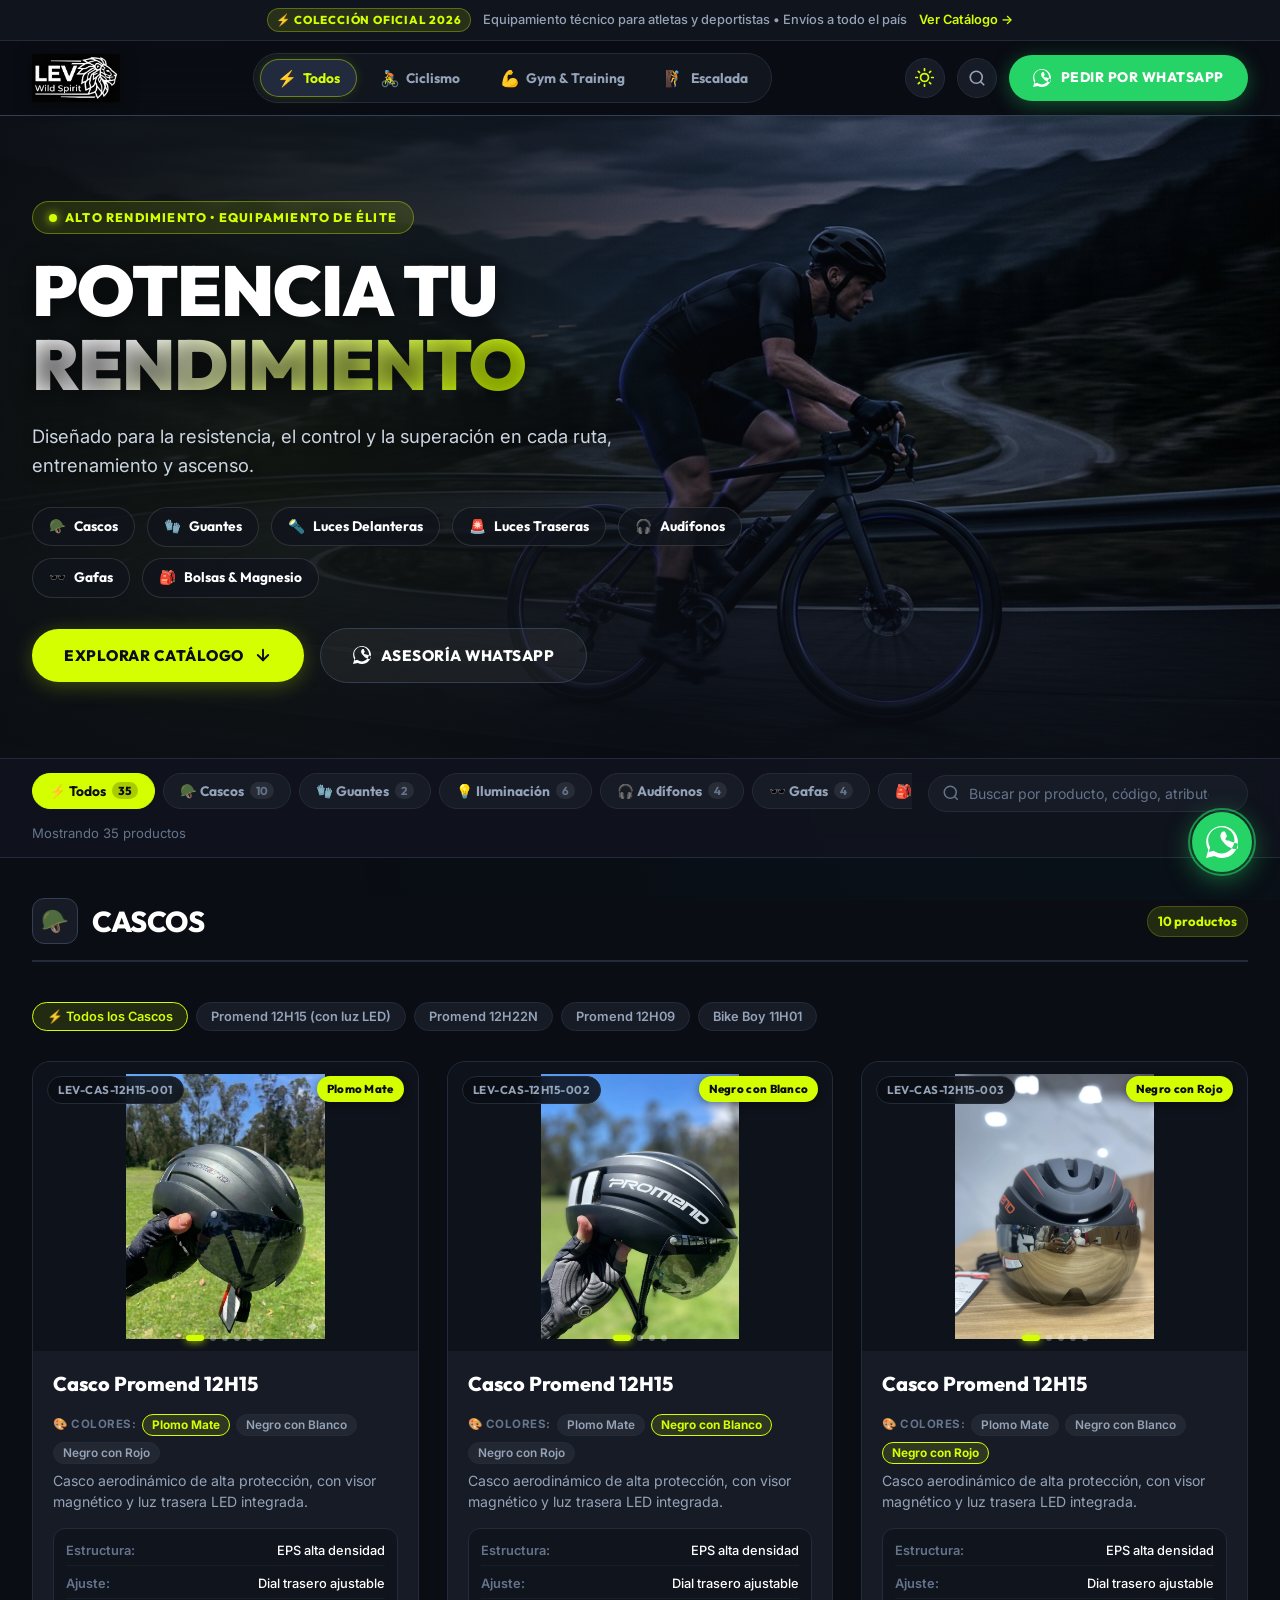
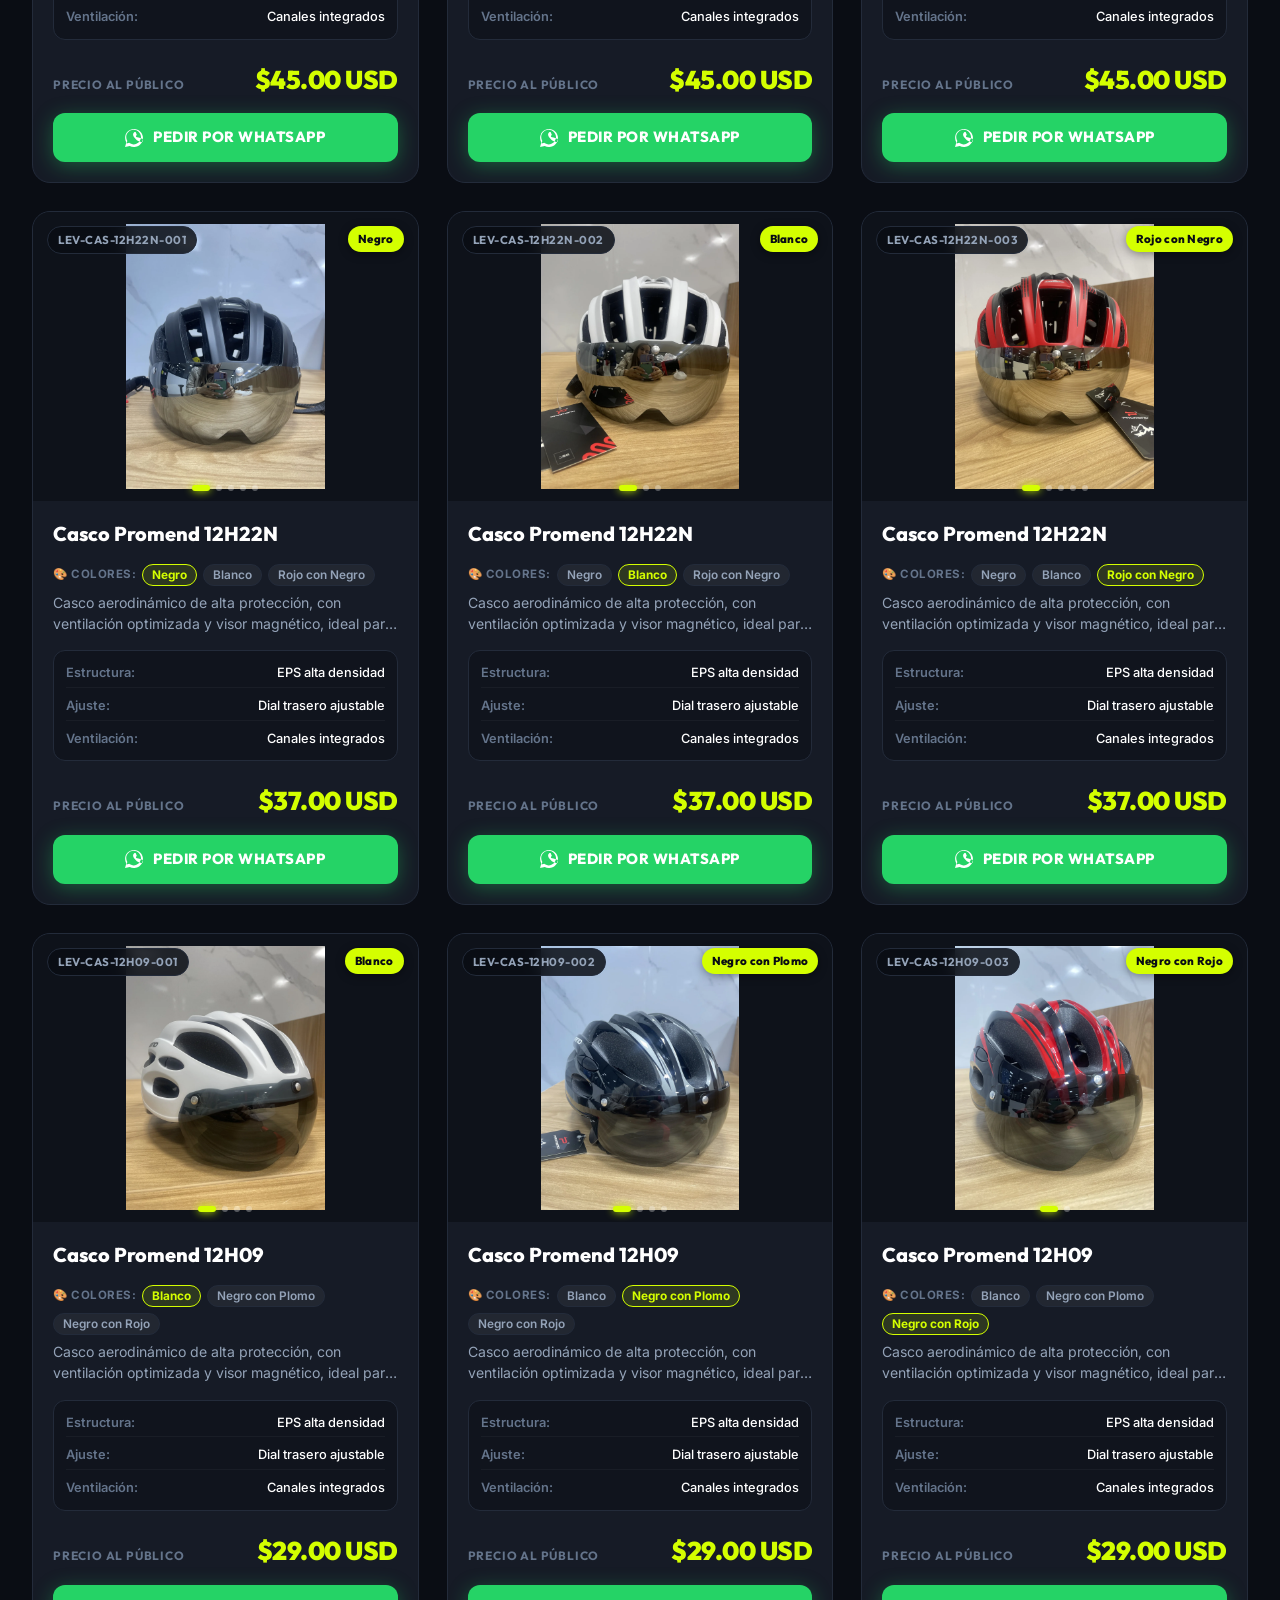
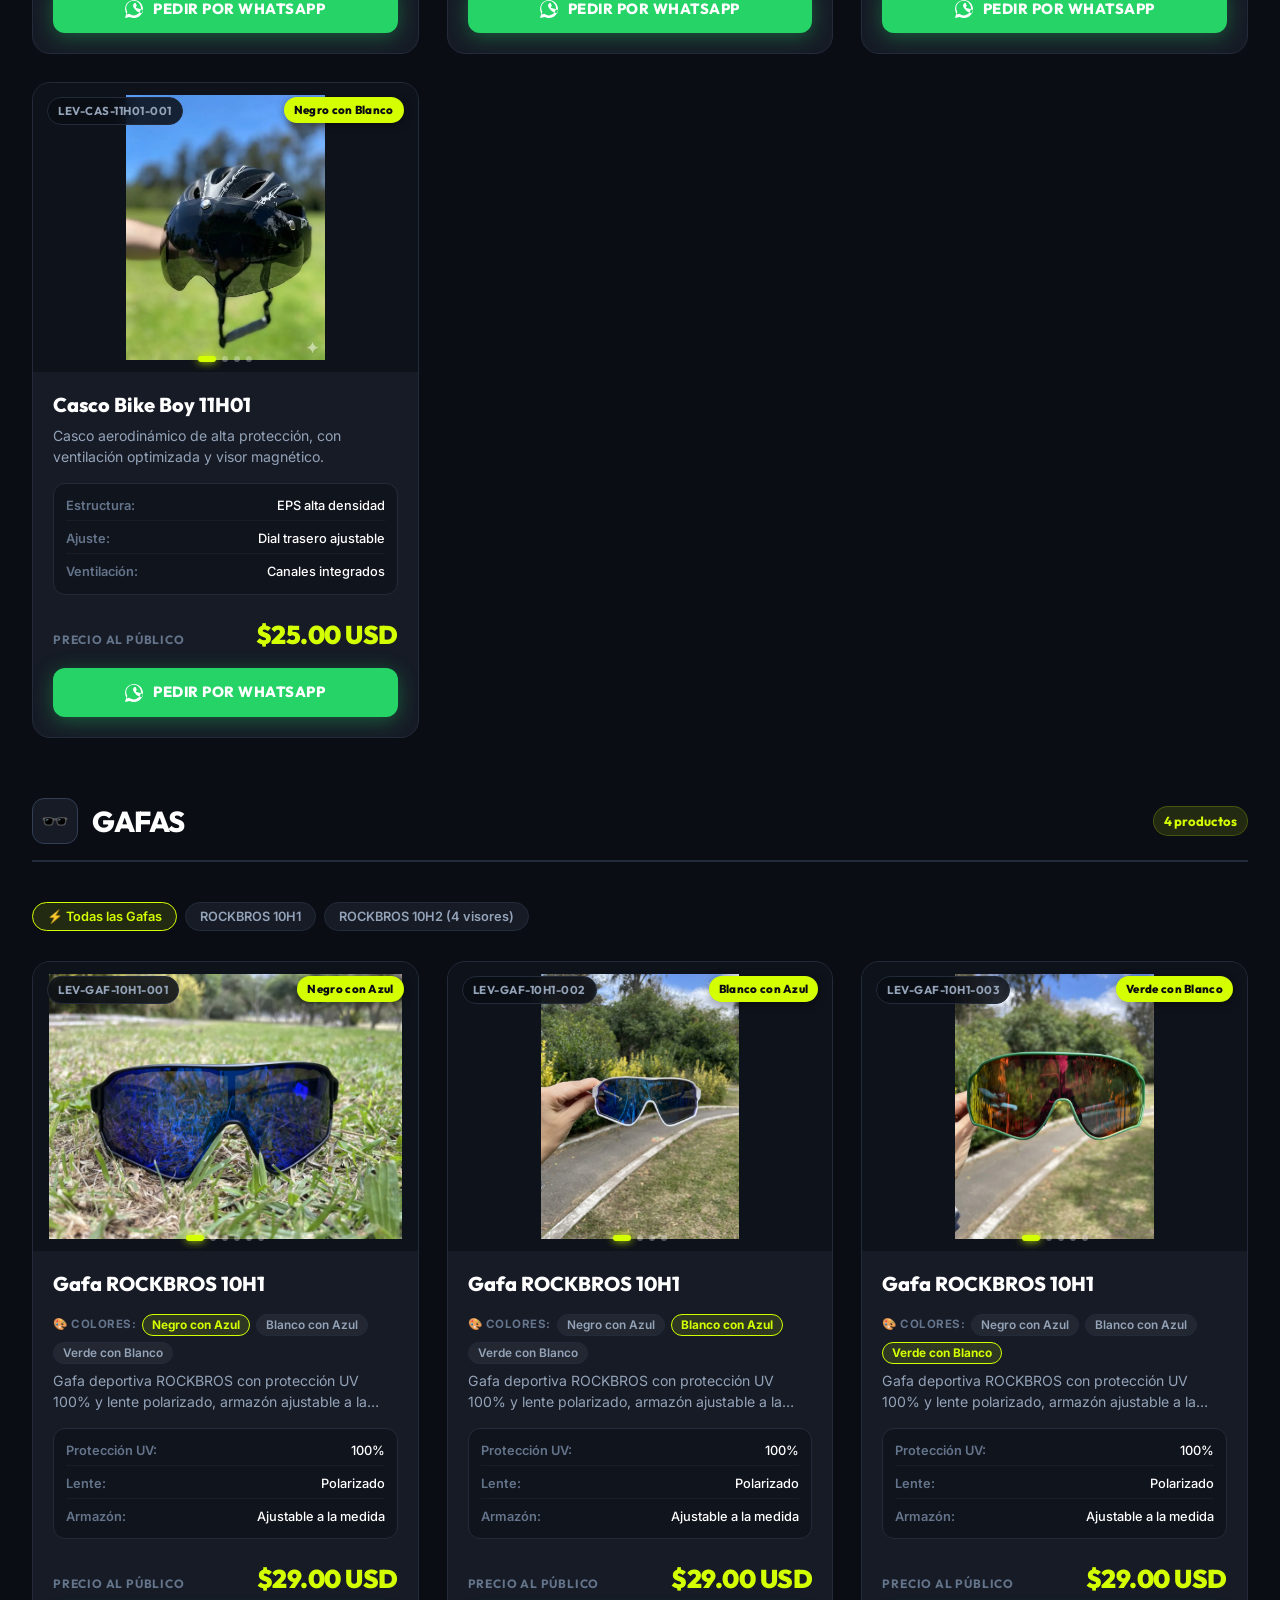
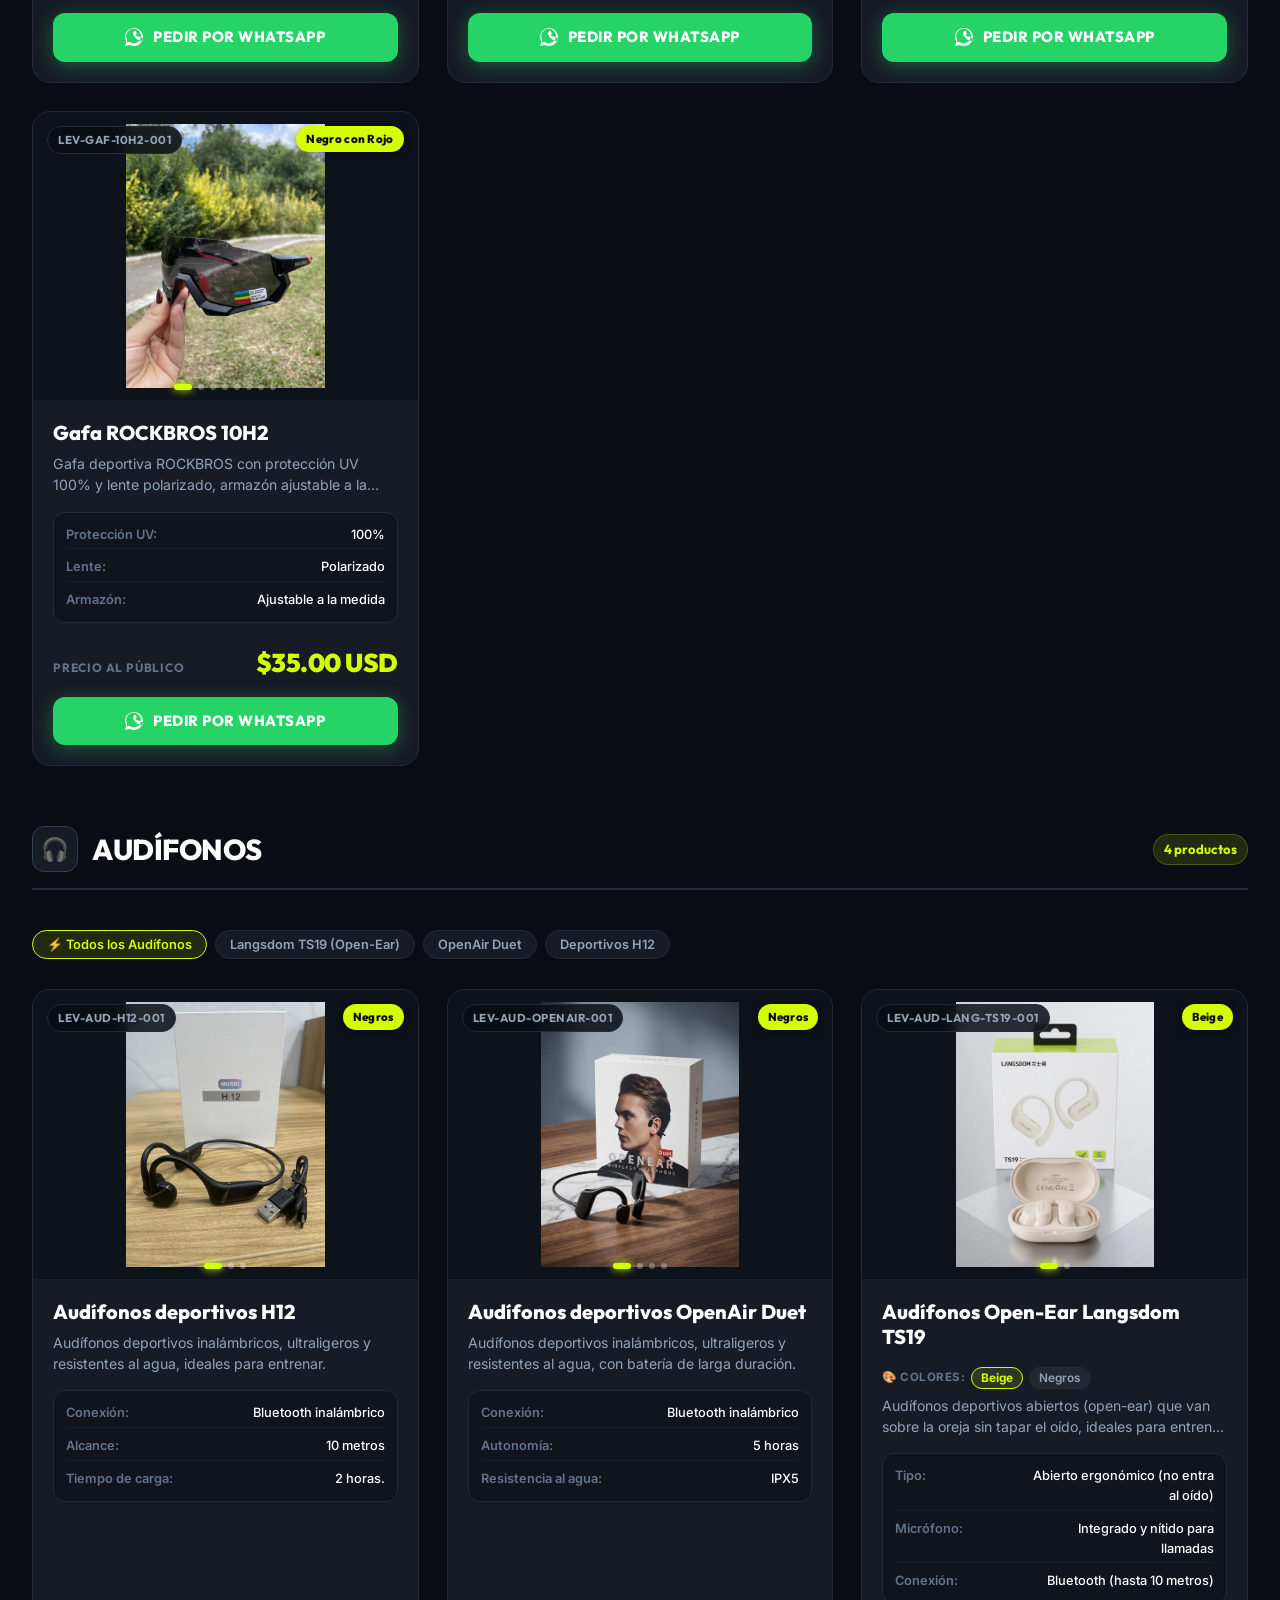
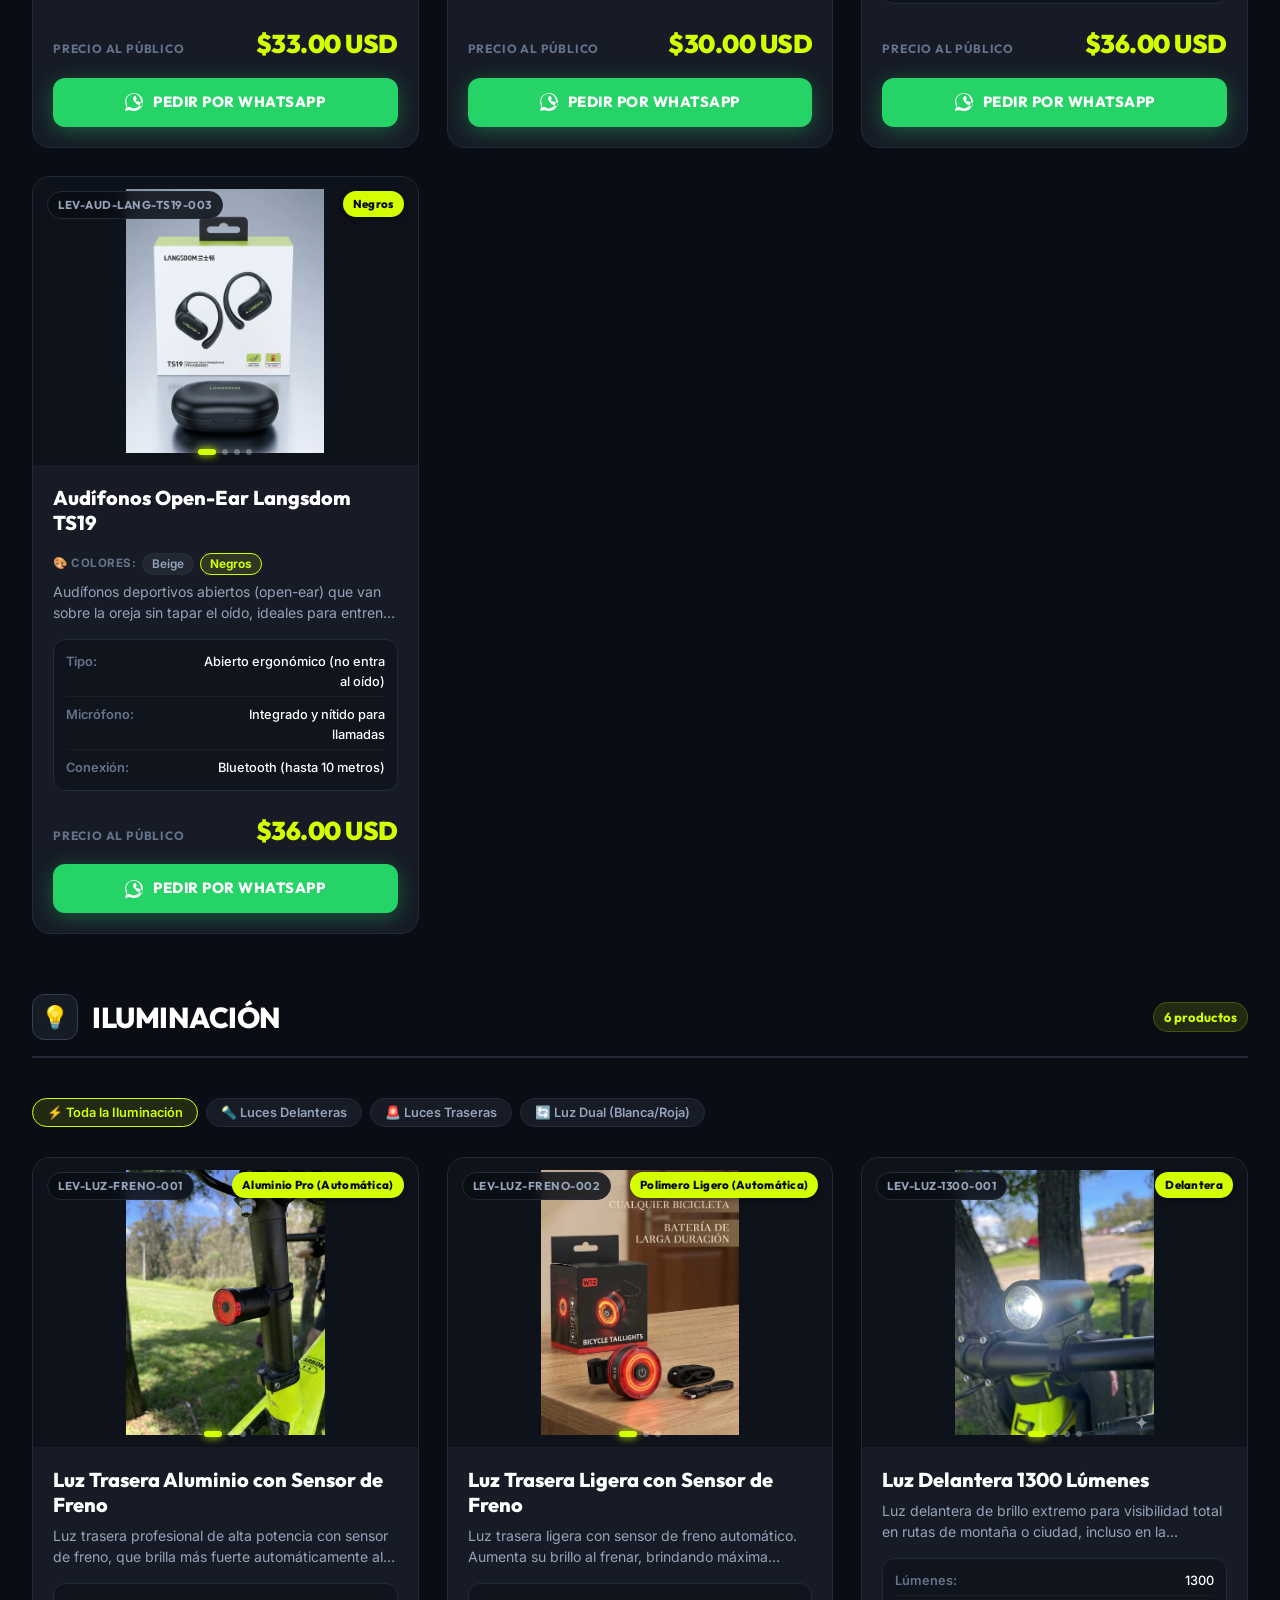
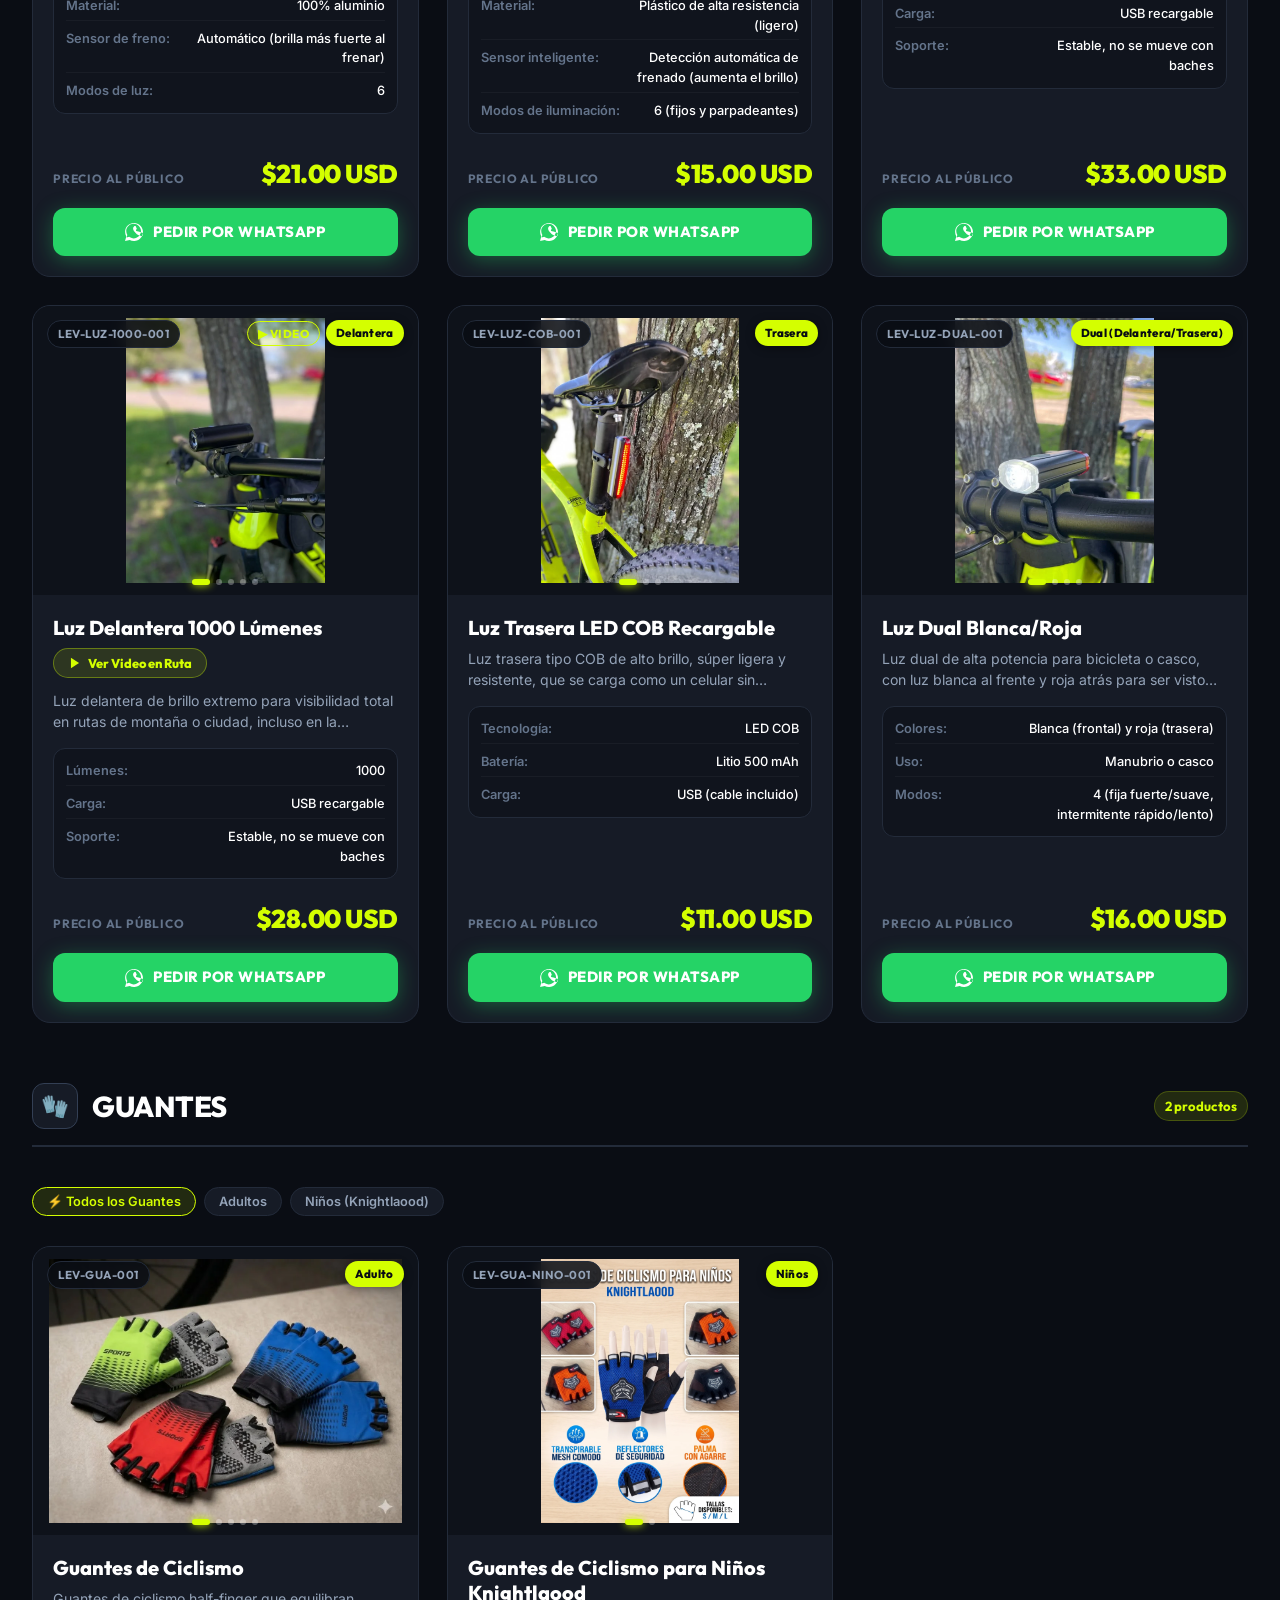
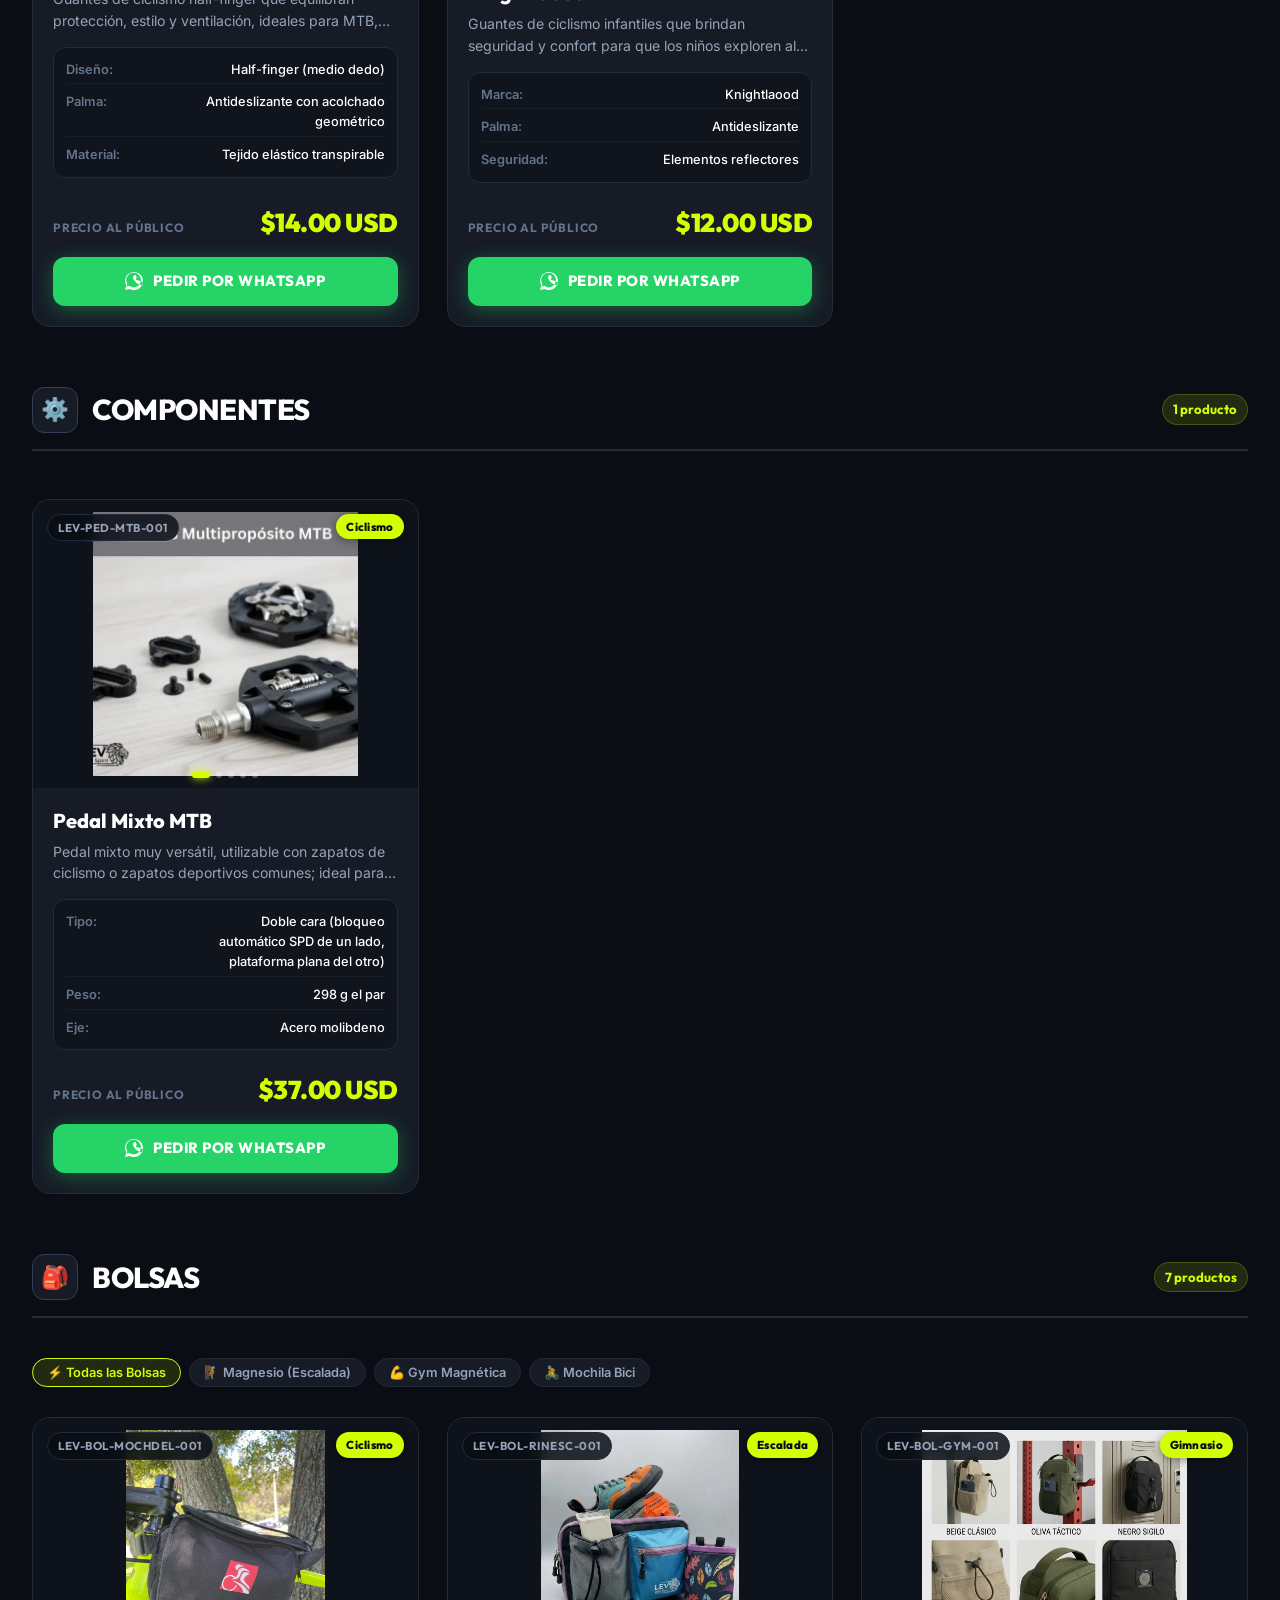
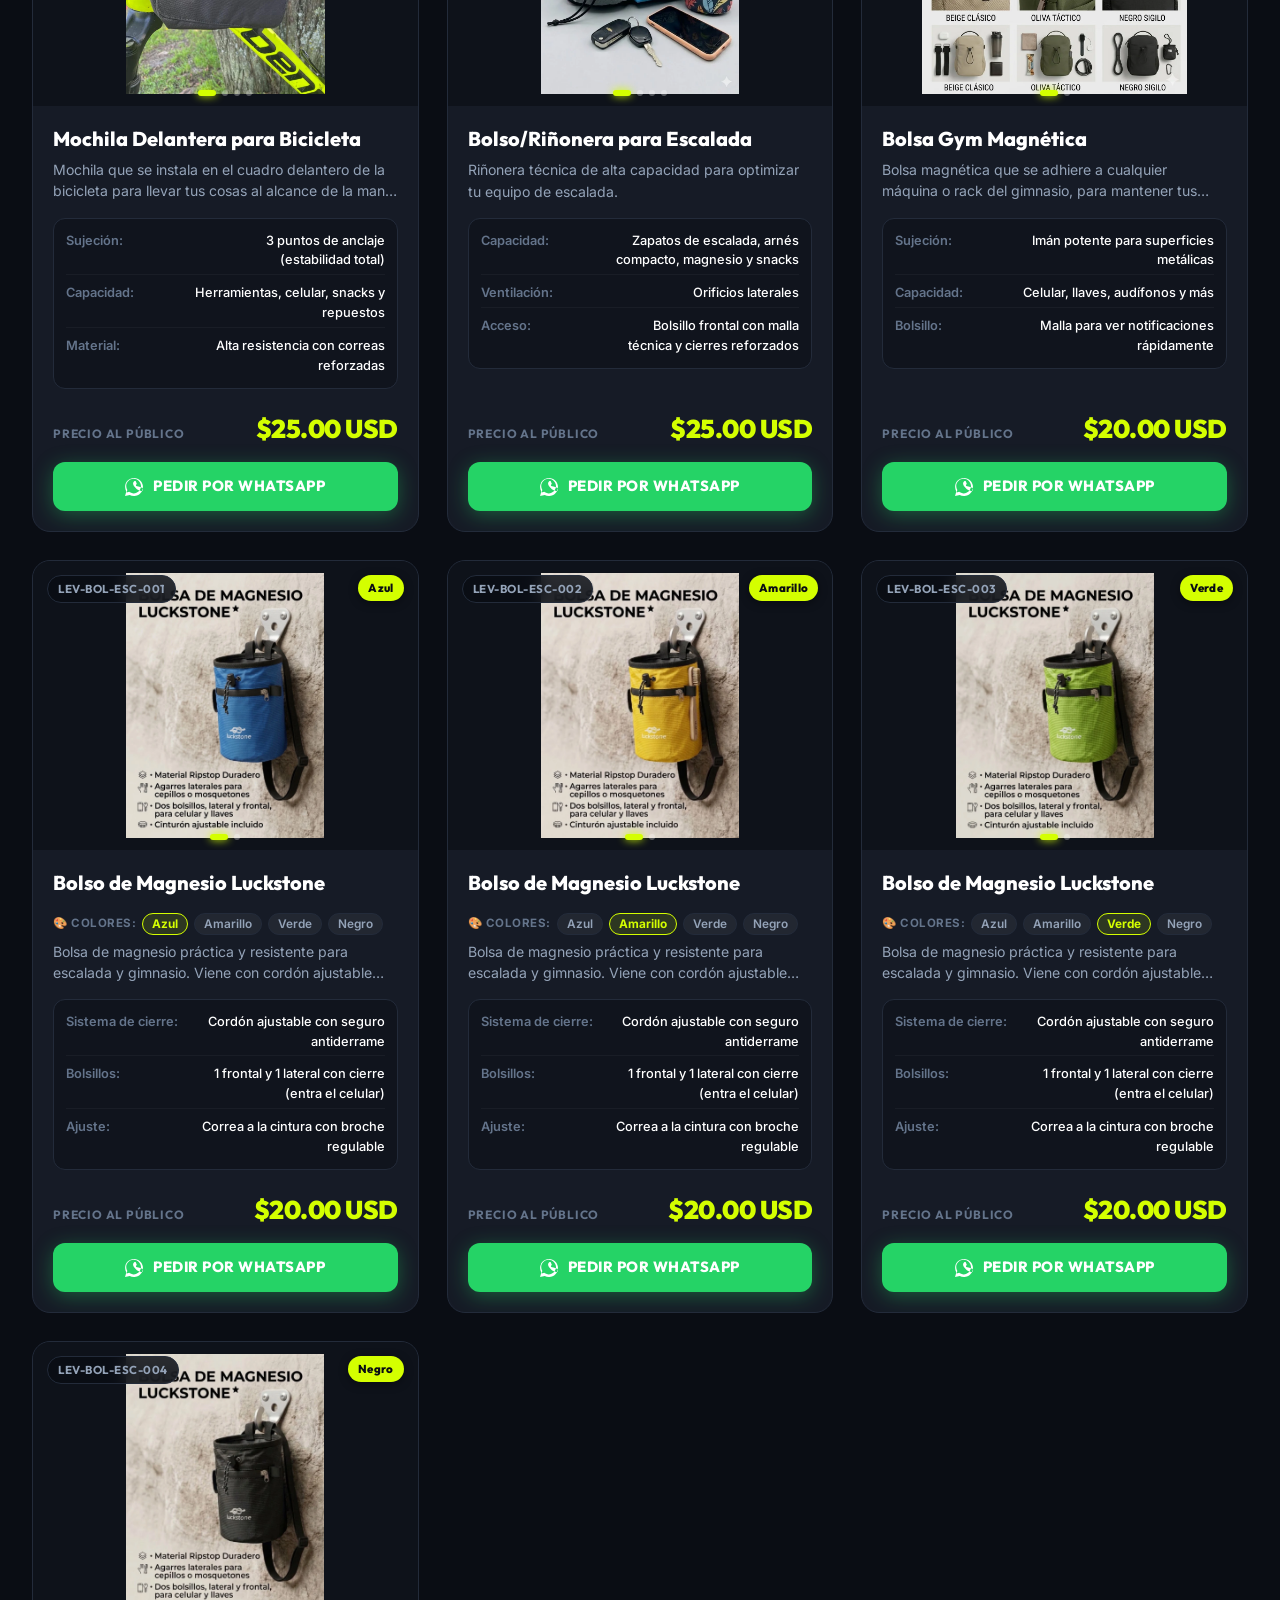
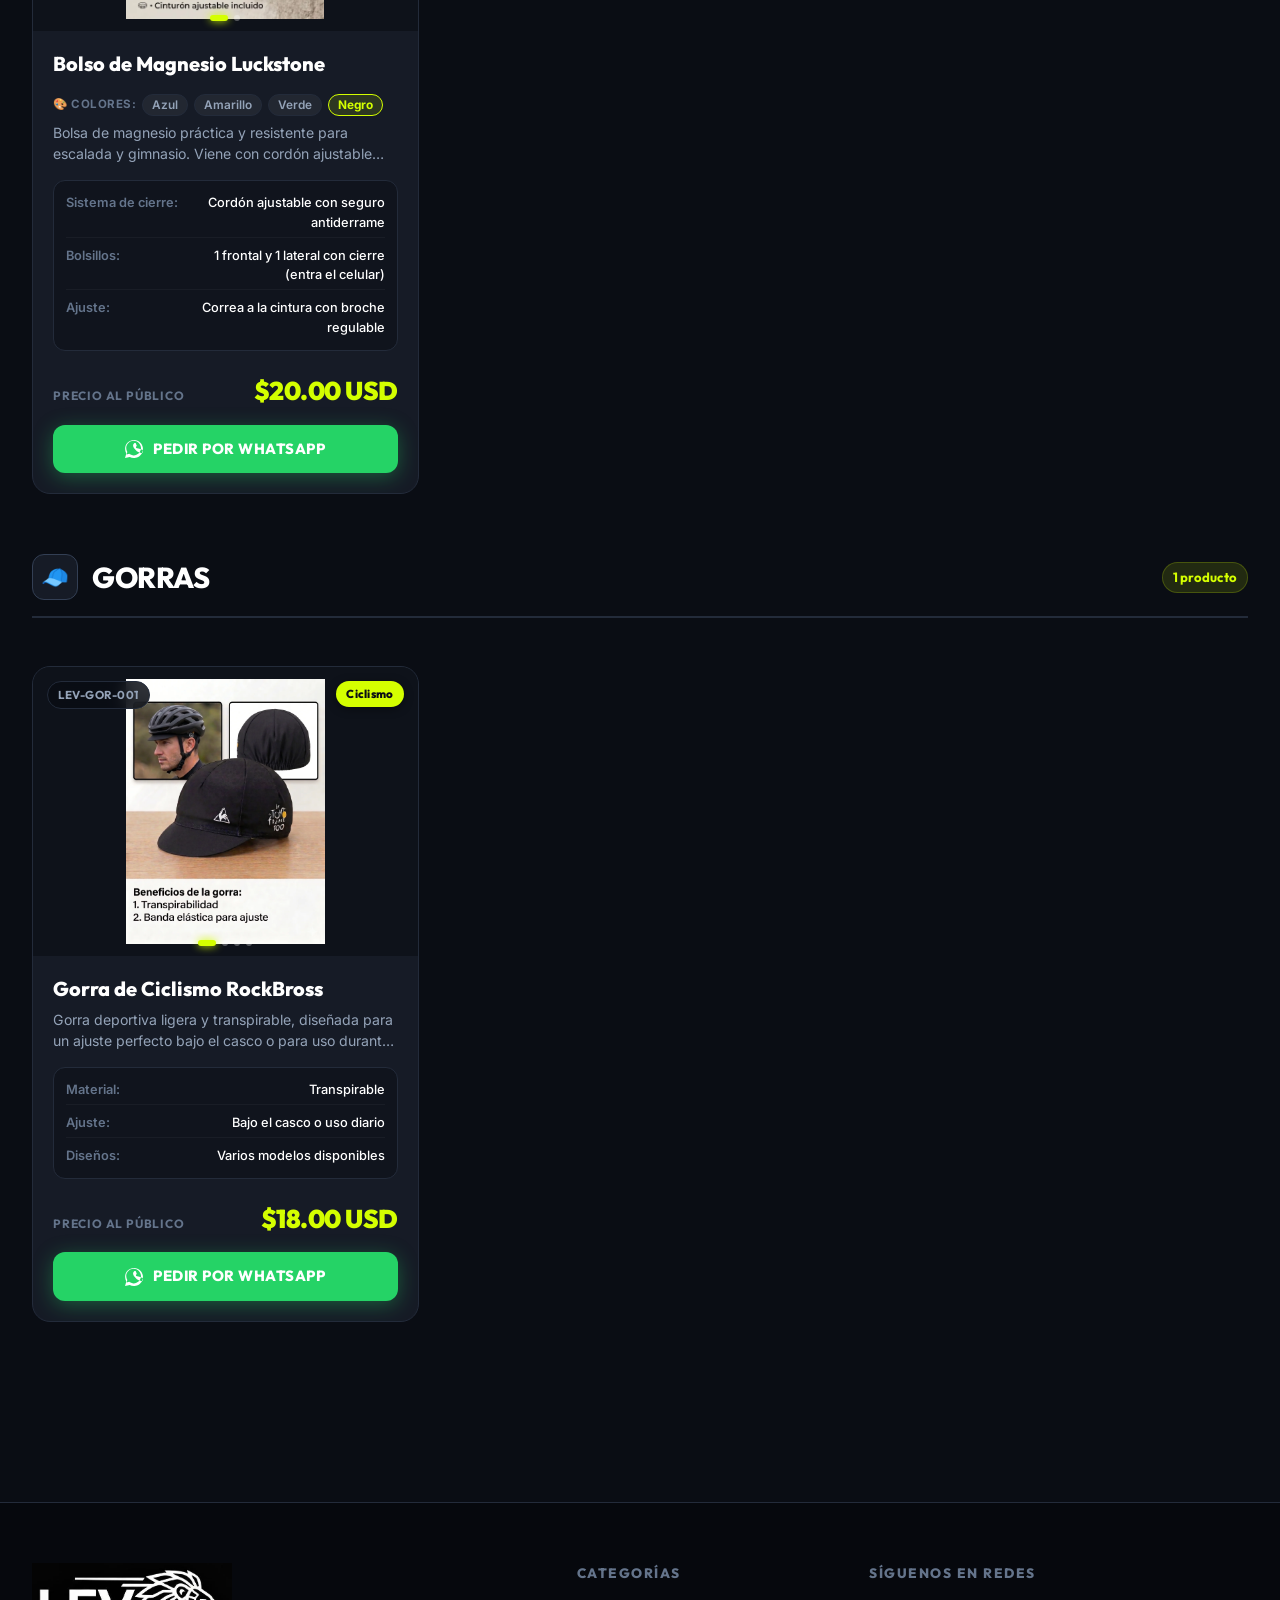
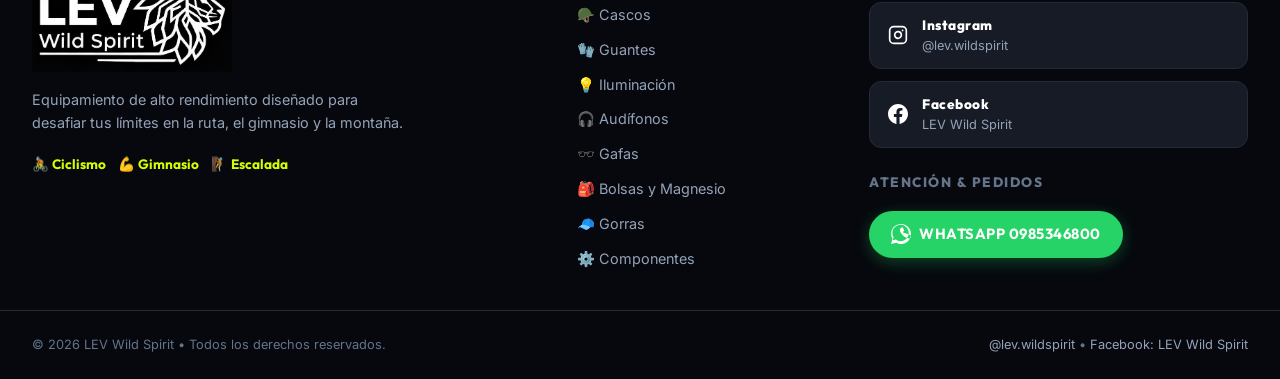
==== index.html @ 4ecfcf06 "Actualización catálogo LEV Wild Spirit v2.1: 35 productos, fotos WebP, enlaces directos por categorí" ====
<!DOCTYPE html>
<html lang="es">
<head>
  <meta charset="UTF-8">
  <meta name="viewport" content="width=device-width, initial-scale=1.0">
  <title>LEV Wild Spirit | Catálogo Oficial de Equipamiento Deportivo</title>
  
  <!-- SEO & Metatags -->
  <meta name="description" id="metaDescription" content="Catálogo oficial de LEV Wild Spirit. Equipamiento de alto rendimiento para ciclismo, gimnasio y escalada: cascos, gafas polarizadas, audífonos deportivos, iluminación LED, guantes, pedales y bolsas técnicas.">
  <meta name="keywords" content="LEV Wild Spirit, equipamiento deportivo, cascos ciclismo, gafas polarizadas, luces bicicleta, guantes ciclismo, bolsas gym magnéticas, escalada, pedal MTB">
  <meta name="author" content="LEV Wild Spirit">
  <meta name="theme-color" content="#0A0D14">
  
  <!-- Open Graph / Meta / Redes Sociales -->
  <meta property="og:type" id="ogType" content="website">
  <meta property="og:site_name" content="LEV Wild Spirit">
  <meta property="og:title" id="ogTitle" content="LEV Wild Spirit | Catálogo Oficial de Equipamiento Deportivo">
  <meta property="og:description" id="ogDescription" content="Explora el catálogo completo de equipamiento deportivo para Ciclismo, Gimnasio y Escalada.">
  <meta property="og:image" id="ogImage" content="images/brand/logo-lev-nav.png">
  <meta property="og:url" id="ogUrl" content="https://levwild.com/">
  <meta property="og:locale" content="es_EC">
  
  <!-- Twitter Card -->
  <meta name="twitter:card" content="summary_large_image">
  <meta name="twitter:title" id="twitterTitle" content="LEV Wild Spirit | Catálogo Oficial de Equipamiento Deportivo">
  <meta name="twitter:description" id="twitterDescription" content="Equipamiento de alto rendimiento para ciclismo, gimnasio y escalada.">
  <meta name="twitter:image" id="twitterImage" content="images/brand/logo-lev-nav.png">
  
  <!-- Favicons Oficiales LEV Wild Spirit -->
  <link rel="icon" type="image/png" sizes="32x32" href="images/brand/favicon-32x32.png">
  <link rel="icon" type="image/png" sizes="512x512" href="images/brand/favicon.png">
  <link rel="shortcut icon" href="favicon.ico">
  <link rel="apple-touch-icon" sizes="180x180" href="images/brand/apple-touch-icon.png">

  <!-- Datos Estructurados JSON-LD (Schema.org) -->
  <script type="application/ld+json" id="structuredData">
  {
    "@context": "https://schema.org",
    "@type": "WebSite",
    "name": "LEV Wild Spirit",
    "url": "https://levwild.com",
    "description": "Catálogo oficial de equipamiento deportivo de alto rendimiento para ciclismo, gimnasio y escalada.",
    "potentialAction": {
      "@type": "SearchAction",
      "target": "https://levwild.com/?buscar={search_term_string}",
      "query-input": "required name=search_term_string"
    }
  }
  </script>
  
  <!-- Google Fonts: Outfit (Titulares atléticos) & Inter (Lectura limpia) -->
  <link rel="preconnect" href="https://fonts.googleapis.com">
  <link rel="preconnect" href="https://fonts.gstatic.com" crossorigin>
  <link href="https://fonts.googleapis.com/css2?family=Inter:wght@400;500;600;700&family=Outfit:wght@500;600;700;800;900&display=swap" rel="stylesheet">
  
  <!-- Estilos del Catálogo -->
  <link rel="stylesheet" href="style.css">
</head>
<body data-theme="light" class="theme-light">

  <!-- Barra de Anuncios Superior -->
  <div class="top-announcement">
    <div class="container announcement-content">
      <span class="announcement-badge">⚡ COLECCIÓN OFICIAL 2026</span>
      <span class="announcement-text">Equipamiento técnico para atletas y deportistas &bull; Envíos a todo el país</span>
      <a href="#catalogo" class="announcement-link">Ver Catálogo &rarr;</a>
    </div>
  </div>

  <!-- Header / Barra de Navegación Moderna Sticky -->
  <header class="site-header" id="siteHeader">
    <div class="container header-inner">
      
      <!-- Logotipo Oficial LEV -->
      <a href="#" class="brand-logo" aria-label="LEV Wild Spirit Inicio">
        <img src="images/brand/logo-lev-nav.png" alt="LEV Wild Spirit Logo" width="180" height="48" class="logo-img">
      </a>

      <!-- Navegación de Disciplinas Desktop -->
      <nav class="nav-desktop" id="navDesktop" aria-label="Disciplinas deportivas">
        <button class="nav-btn active" data-discipline="todos" id="navBtnTodos">
          <span class="nav-icon">⚡</span> Todos
        </button>
        <button class="nav-btn" data-discipline="ciclismo" id="navBtnCiclismo">
          <span class="nav-icon">🚴</span> Ciclismo
        </button>
        <button class="nav-btn" data-discipline="gym" id="navBtnGym">
          <span class="nav-icon">💪</span> Gym & Training
        </button>
        <button class="nav-btn" data-discipline="escalada" id="navBtnEscalada">
          <span class="nav-icon">🧗</span> Escalada
        </button>
      </nav>

      <!-- Acciones del Header -->
      <div class="header-actions">
        <!-- Selector de Modo Claro / Oscuro (Preview) -->
        <button class="icon-btn theme-toggle-btn" id="themeToggleBtn" aria-label="Cambiar tema de color" title="Alternar entre Fondo Blanco (Claro) y Modo Oscuro">
          <svg class="sun-icon" width="19" height="19" viewBox="0 0 24 24" fill="none" stroke="currentColor" stroke-width="2.2" stroke-linecap="round" stroke-linejoin="round">
            <circle cx="12" cy="12" r="5"></circle>
            <line x1="12" y1="1" x2="12" y2="3"></line>
            <line x1="12" y1="21" x2="12" y2="23"></line>
            <line x1="4.22" y1="4.22" x2="5.64" y2="5.64"></line>
            <line x1="18.36" y1="18.36" x2="19.78" y2="19.78"></line>
            <line x1="1" y1="12" x2="3" y2="12"></line>
            <line x1="21" y1="12" x2="23" y2="12"></line>
            <line x1="4.22" y1="19.78" x2="5.64" y2="18.36"></line>
            <line x1="18.36" y1="5.64" x2="19.78" y2="4.22"></line>
          </svg>
          <svg class="moon-icon" width="18" height="18" viewBox="0 0 24 24" fill="none" stroke="currentColor" stroke-width="2.2" stroke-linecap="round" stroke-linejoin="round" style="display: none;">
            <path d="M21 12.79A9 9 0 1 1 11.21 3 7 7 0 0 0 21 12.79z"></path>
          </svg>
        </button>

        <!-- Botón de Búsqueda Rápida -->
        <button class="icon-btn search-toggle-btn" id="searchToggleBtn" aria-label="Abrir buscador" title="Buscar productos">
          <svg width="18" height="18" viewBox="0 0 24 24" fill="none" stroke="currentColor" stroke-width="2.2" stroke-linecap="round" stroke-linejoin="round">
            <circle cx="11" cy="11" r="8"></circle>
            <line x1="21" y1="21" x2="16.65" y2="16.65"></line>
          </svg>
        </button>

        <!-- Botón WhatsApp Directo -->
        <a href="https://wa.me/593985346800?text=%C2%A1Hola%20LEV%20Wild%20Spirit!%20%F0%9F%91%8B%20Estoy%20viendo%20el%20cat%C3%A1logo%20y%20deseo%20asesor%C3%ADa%20sobre%20sus%20productos." class="btn btn-whatsapp-header" id="headerWhatsappBtn" target="_blank" rel="noopener noreferrer">
          <svg width="18" height="18" viewBox="0 0 24 24" fill="currentColor">
            <path d="M.057 24l1.687-6.163c-1.041-1.804-1.588-3.849-1.587-5.946C.06 5.348 5.397.01 12.008.01c3.202.001 6.212 1.246 8.477 3.513 2.262 2.268 3.507 5.28 3.505 8.484-.004 6.657-5.34 11.997-11.953 11.997-2.005-.001-3.973-.503-5.727-1.458L0 24zm6.59-4.846c1.6.95 3.188 1.449 4.825 1.451 5.436 0 9.86-4.37 9.864-9.799.002-2.63-1.023-5.101-2.885-6.97C16.579 1.966 14.12 .94 11.503.94c-5.44 0-9.866 4.372-9.87 9.802 0 1.83.504 3.619 1.46 5.181l-.959 3.501 3.616-.948l.307.182zm11.391-7.795c-.328-.162-1.94-.949-2.24-.1.057-.301-.15-.406-.328-.488-.3-.136-.527-.243-.728-.544-.2-.301-.2-.581-.1-.861.1-.281.428-.681.628-.881.2-.201.272-.281.399-.481.129-.2.057-.381-.043-.581-.1-.2-.828-1.971-1.128-2.693-.3-.721-.586-.622-.8-.632l-.685-.01c-.243 0-.643.09-.971.451-.328.361-1.257 1.213-1.257 2.946 0 1.733 1.271 3.407 1.443 3.637.171.23 2.5 3.778 6.057 5.283.846.357 1.506.57 2.02.729.85.267 1.624.23 2.235.14.68-.101 2.086-.842 2.371-1.663.286-.822.286-1.523.2-1.663-.085-.141-.314-.221-.643-.382z"/>
          </svg>
          <span class="btn-text">Pedir por WhatsApp</span>
        </a>

        <!-- Botón Menú Hamburguesa Móvil -->
        <button class="mobile-menu-toggle" id="mobileMenuToggle" aria-label="Abrir menú" aria-expanded="false">
          <span class="menu-bar"></span>
          <span class="menu-bar"></span>
          <span class="menu-bar"></span>
        </button>
      </div>
    </div>

    <!-- Menú Desplegable Móvil -->
    <div class="mobile-drawer" id="mobileDrawer">
      <div class="mobile-drawer-content">
        <div class="mobile-theme-row" style="display: flex; justify-content: space-between; align-items: center; padding-bottom: 12px; border-bottom: 1px solid var(--border-subtle);">
          <span style="font-family: var(--font-headline); font-weight: 700; font-size: 0.85rem; color: var(--text-secondary);">Apariencia:</span>
          <button class="drawer-pill" id="mobileThemeToggleBtn" style="padding: 6px 14px; font-size: 0.8rem;">
            ☀️ Fondo Blanco
          </button>
        </div>
        <div class="mobile-disciplines">
          <span class="drawer-title">DISCIPLINAS</span>
          <div class="mobile-pills-grid">
            <button class="drawer-pill active" data-discipline="todos">⚡ Todos</button>
            <button class="drawer-pill" data-discipline="ciclismo">🚴 Ciclismo</button>
            <button class="drawer-pill" data-discipline="gym">💪 Gym & Training</button>
            <button class="drawer-pill" data-discipline="escalada">🧗 Escalada</button>
          </div>
        </div>
        <div class="mobile-categories-list" id="mobileCategoriesList">
          <span class="drawer-title">CATEGORÍAS</span>
          <!-- Generado dinámicamente -->
        </div>
      </div>
    </div>
  </header>

  <!-- Hero Section Deportivo de Alto Impacto con Fondo Ciclista Atmosférico Difuminado -->
  <section class="hero-section" id="hero">
    <div class="hero-overlay"></div>
    <div class="container hero-container">
      <div class="hero-content">
        <div class="hero-tag animate-fade-in">
          <span class="tag-dot"></span> ALTO RENDIMIENTO &bull; EQUIPAMIENTO DE ÉLITE
        </div>
        <h1 class="hero-title animate-fade-in">
          POTENCIA TU <br>
          <span class="text-gradient">RENDIMIENTO</span>
        </h1>
        <p class="hero-subtitle animate-fade-in">
          Diseñado para la resistencia, el control y la superación en cada ruta, entrenamiento y ascenso.
        </p>

        <!-- Pastillas de Acceso Rápido por Categoría Directa para WhatsApp y Navegación -->
        <div class="hero-disciplines-bar animate-fade-in" id="heroCategoryQuickBar">
          <a href="#cascos" class="hero-quick-tag" data-cat="cascos">
            <span class="icon">🪖</span>
            <span class="label">Cascos</span>
          </a>
          <a href="#guantes" class="hero-quick-tag" data-cat="guantes">
            <span class="icon">🧤</span>
            <span class="label">Guantes</span>
          </a>
          <a href="#luces-delanteras" class="hero-quick-tag" data-cat="luces-delanteras">
            <span class="icon">🔦</span>
            <span class="label">Luces Delanteras</span>
          </a>
          <a href="#luces-traseras" class="hero-quick-tag" data-cat="luces-traseras">
            <span class="icon">🚨</span>
            <span class="label">Luces Traseras</span>
          </a>
          <a href="#audifonos" class="hero-quick-tag" data-cat="audifonos">
            <span class="icon">🎧</span>
            <span class="label">Audífonos</span>
          </a>
          <a href="#gafas" class="hero-quick-tag" data-cat="gafas">
            <span class="icon">🕶️</span>
            <span class="label">Gafas</span>
          </a>
          <a href="#bolsas" class="hero-quick-tag" data-cat="bolsas">
            <span class="icon">🎒</span>
            <span class="label">Bolsas & Magnesio</span>
          </a>
        </div>

        <div class="hero-cta-group animate-fade-in">
          <a href="#catalogo" class="btn btn-primary btn-lg">
            <span>Explorar Catálogo</span>
            <svg width="18" height="18" viewBox="0 0 24 24" fill="none" stroke="currentColor" stroke-width="2.5" stroke-linecap="round" stroke-linejoin="round">
              <line x1="12" y1="5" x2="12" y2="19"></line>
              <polyline points="19 12 12 19 5 12"></polyline>
            </svg>
          </a>
          <a href="https://wa.me/593985346800?text=%C2%A1Hola%20LEV%20Wild%20Spirit!%20%F0%9F%91%8B%20Deseo%20asesor%C3%ADa%20personalizada%20sobre%20el%20equipamiento%20deportivo." target="_blank" rel="noopener noreferrer" class="btn btn-secondary-outline btn-lg">
            <svg width="18" height="18" viewBox="0 0 24 24" fill="currentColor">
              <path d="M.057 24l1.687-6.163c-1.041-1.804-1.588-3.849-1.587-5.946C.06 5.348 5.397.01 12.008.01c3.202.001 6.212 1.246 8.477 3.513 2.262 2.268 3.507 5.28 3.505 8.484-.004 6.657-5.34 11.997-11.953 11.997-2.005-.001-3.973-.503-5.727-1.458L0 24zm6.59-4.846c1.6.95 3.188 1.449 4.825 1.451 5.436 0 9.86-4.37 9.864-9.799.002-2.63-1.023-5.101-2.885-6.97C16.579 1.966 14.12 .94 11.503.94c-5.44 0-9.866 4.372-9.87 9.802 0 1.83.504 3.619 1.46 5.181l-.959 3.501 3.616-.948l.307.182zm11.391-7.795c-.328-.162-1.94-.949-2.24-.1.057-.301-.15-.406-.328-.488-.3-.136-.527-.243-.728-.544-.2-.301-.2-.581-.1-.861.1-.281.428-.681.628-.881.2-.201.272-.281.399-.481.129-.2.057-.381-.043-.581-.1-.2-.828-1.971-1.128-2.693-.3-.721-.586-.622-.8-.632l-.685-.01c-.243 0-.643.09-.971.451-.328.361-1.257 1.213-1.257 2.946 0 1.733 1.271 3.407 1.443 3.637.171.23 2.5 3.778 6.057 5.283.846.357 1.506.57 2.02.729.85.267 1.624.23 2.235.14.68-.101 2.086-.842 2.371-1.663.286-.822.286-1.523.2-1.663-.085-.141-.314-.221-.643-.382z"/>
            </svg>
            <span>Asesoría WhatsApp</span>
          </a>
        </div>
      </div>
    </div>
  </section>

  <!-- Barra de Filtros, Categorías y Búsqueda Interactiva -->
  <section class="filter-sticky-bar" id="filterBar">
    <div class="container">
      <div class="filter-bar-inner">
        
        <!-- Carrusel de Pastillas de Categoría -->
        <div class="category-pills-scroll" id="categoryPillsContainer">
          <!-- Renderizado dinámico de categorías -->
        </div>

        <!-- Buscador Integrado -->
        <div class="search-box-wrapper" id="searchBoxWrapper">
          <div class="search-input-container">
            <svg class="search-icon" width="18" height="18" viewBox="0 0 24 24" fill="none" stroke="currentColor" stroke-width="2">
              <circle cx="11" cy="11" r="8"></circle>
              <line x1="21" y1="21" x2="16.65" y2="16.65"></line>
            </svg>
            <input type="text" id="searchInput" class="search-input" placeholder="Buscar por producto, código, atributo..." aria-label="Buscar producto">
            <button id="searchClearBtn" class="search-clear-btn" aria-label="Limpiar búsqueda" style="display: none;">&times;</button>
          </div>
        </div>

      </div>

      <!-- Resumen de Resultados Activos -->
      <div class="active-filter-summary" id="activeFilterSummary">
        <span id="resultsCountText">Mostrando todos los productos</span>
        <button id="resetFiltersBtn" class="reset-filters-btn" style="display: none;">Restablecer filtros</button>
      </div>
    </div>
  </section>

  <!-- Contenedor Principal del Catálogo -->
  <main class="catalog-main" id="catalogo">
    <div class="container">
      
      <!-- Estado de Carga -->
      <div id="catalogLoading" class="catalog-loading">
        <div class="spinner"></div>
        <p>Cargando catálogo LEV Wild Spirit...</p>
      </div>

      <!-- Contenedor Dinámico de Productos (Categorías y Grids) -->
      <div id="catalogContainer" class="catalog-container">
        <!-- Renderizado dinámicamente desde data/productos.json -->
      </div>

      <!-- Estado Sin Resultados -->
      <div id="noResultsState" class="no-results-state" style="display: none;">
        <div class="no-results-icon">🔍</div>
        <h3>No se encontraron productos</h3>
        <p>No hay coincidencias con los términos de búsqueda o filtros seleccionados.</p>
        <button class="btn btn-primary" id="clearSearchActionBtn">Ver Todo el Catálogo</button>
      </div>

    </div>
  </main>

  <!-- Modal / Lightbox de Detalle Completo de Producto (Soporta Galería de Fotos y Video) -->
  <div class="product-modal-backdrop" id="productModal" aria-hidden="true" role="dialog">
    <div class="product-modal-card">
      <button class="modal-close-btn" id="modalCloseBtn" aria-label="Cerrar ventana">&times;</button>
      
      <div class="modal-body" id="modalBody">
        <!-- Contenido generado dinámicamente al hacer clic en un producto -->
      </div>
    </div>
  </div>

  <!-- Modal de Zoom Pantalla Completa HD (Estilo Amazon / Lightbox con Pan & Zoom) -->
  <div class="image-fullscreen-modal" id="imageFullscreenModal" aria-hidden="true" role="dialog">
    <div class="zoom-toolbar">
      <div class="zoom-toolbar-left">
        <span class="zoom-photo-title" id="zoomPhotoTitle">Detalle de Producto</span>
        <span class="zoom-photo-counter" id="zoomPhotoCounter">Foto 1 de 1</span>
      </div>
      <div class="zoom-toolbar-actions">
        <button class="zoom-tool-btn" id="zoomInBtn" title="Acercar (+)" aria-label="Acercar">
          <svg width="20" height="20" viewBox="0 0 24 24" fill="none" stroke="currentColor" stroke-width="2.5"><line x1="12" y1="5" x2="12" y2="19"></line><line x1="5" y1="12" x2="19" y2="12"></line></svg>
        </button>
        <button class="zoom-tool-btn" id="zoomOutBtn" title="Alejar (-)" aria-label="Alejar">
          <svg width="20" height="20" viewBox="0 0 24 24" fill="none" stroke="currentColor" stroke-width="2.5"><line x1="5" y1="12" x2="19" y2="12"></line></svg>
        </button>
        <button class="zoom-tool-btn" id="zoomResetBtn" title="Restablecer tamaño (1:1)" aria-label="Restablecer">1:1</button>
        <button class="zoom-tool-btn zoom-close-btn" id="zoomCloseBtn" title="Cerrar (Esc)" aria-label="Cerrar">&times;</button>
      </div>
    </div>

    <div class="zoom-viewport" id="zoomViewport">
      <img src="" alt="Zoom Producto" id="zoomFullscreenImg" class="zoom-fullscreen-img">
      <button class="zoom-nav-btn prev" id="zoomNavPrev" aria-label="Foto anterior">&lsaquo;</button>
      <button class="zoom-nav-btn next" id="zoomNavNext" aria-label="Foto siguiente">&rsaquo;</button>
    </div>

    <div class="zoom-bottom-thumbnails" id="zoomThumbnails">
      <!-- Generado dinámicamente -->
    </div>
  </div>

  <!-- Botón Flotante de WhatsApp para Consulta Rápida -->
  <a href="https://wa.me/593985346800?text=%C2%A1Hola%20LEV%20Wild%20Spirit!%20%F0%9F%91%8B%20Estoy%20viendo%20el%20cat%C3%A1logo%20y%20deseo%20m%C3%A1s%20informaci%C3%B3n." class="whatsapp-floating-btn" id="whatsappFloatingBtn" target="_blank" rel="noopener noreferrer" aria-label="Contactar por WhatsApp">
    <svg width="32" height="32" viewBox="0 0 24 24" fill="currentColor">
      <path d="M.057 24l1.687-6.163c-1.041-1.804-1.588-3.849-1.587-5.946C.06 5.348 5.397.01 12.008.01c3.202.001 6.212 1.246 8.477 3.513 2.262 2.268 3.507 5.28 3.505 8.484-.004 6.657-5.34 11.997-11.953 11.997-2.005-.001-3.973-.503-5.727-1.458L0 24zm6.59-4.846c1.6.95 3.188 1.449 4.825 1.451 5.436 0 9.86-4.37 9.864-9.799.002-2.63-1.023-5.101-2.885-6.97C16.579 1.966 14.12 .94 11.503.94c-5.44 0-9.866 4.372-9.87 9.802 0 1.83.504 3.619 1.46 5.181l-.959 3.501 3.616-.948l.307.182zm11.391-7.795c-.328-.162-1.94-.949-2.24-.1.057-.301-.15-.406-.328-.488-.3-.136-.527-.243-.728-.544-.2-.301-.2-.581-.1-.861.1-.281.428-.681.628-.881.2-.201.272-.281.399-.481.129-.2.057-.381-.043-.581-.1-.2-.828-1.971-1.128-2.693-.3-.721-.586-.622-.8-.632l-.685-.01c-.243 0-.643.09-.971.451-.328.361-1.257 1.213-1.257 2.946 0 1.733 1.271 3.407 1.443 3.637.171.23 2.5 3.778 6.057 5.283.846.357 1.506.57 2.02.729.85.267 1.624.23 2.235.14.68-.101 2.086-.842 2.371-1.663.286-.822.286-1.523.2-1.663-.085-.141-.314-.221-.643-.382z"/>
    </svg>
    <span class="floating-tooltip">¿Consultas o pedidos? Chatea con nosotros</span>
  </a>

  <!-- Footer Deportivo -->
  <footer class="site-footer">
    <div class="container footer-container">
      <div class="footer-brand">
        <img src="images/brand/logo-lev-nav.png" alt="LEV Wild Spirit" width="200" class="footer-logo">
        <p class="footer-tagline">
          Equipamiento de alto rendimiento diseñado para desafiar tus límites en la ruta, el gimnasio y la montaña.
        </p>
        <div class="footer-disciplines">
          <span>🚴 Ciclismo</span>
          <span>💪 Gimnasio</span>
          <span>🧗 Escalada</span>
        </div>
      </div>

      <div class="footer-links-group">
        <h4 class="footer-col-title">CATEGORÍAS</h4>
        <ul class="footer-links" id="footerCategoriesList">
          <!-- Generado dinámicamente -->
        </ul>
      </div>

      <div class="footer-social-contact">
        <h4 class="footer-col-title">SÍGUENOS EN REDES</h4>
        <div class="footer-social-links">
          <a href="https://www.instagram.com/lev.wildspirit/" target="_blank" rel="noopener noreferrer" class="social-btn instagram-btn" aria-label="Instagram LEV Wild Spirit">
            <svg width="20" height="20" viewBox="0 0 24 24" fill="none" stroke="currentColor" stroke-width="2" stroke-linecap="round" stroke-linejoin="round">
              <rect x="2" y="2" width="20" height="20" rx="5" ry="5"></rect>
              <path d="M16 11.37A4 4 0 1 1 12.63 8 4 4 0 0 1 16 11.37z"></path>
              <line x1="17.5" y1="6.5" x2="17.51" y2="6.5"></line>
            </svg>
            <div class="social-btn-info">
              <span class="social-btn-platform">Instagram</span>
              <span class="social-btn-handle">@lev.wildspirit</span>
            </div>
          </a>

          <a href="https://www.facebook.com/profile.php?id=61593353747996" target="_blank" rel="noopener noreferrer" class="social-btn facebook-btn" aria-label="Facebook LEV Wild Spirit">
            <svg width="20" height="20" viewBox="0 0 24 24" fill="currentColor">
              <path d="M24 12.073c0-6.627-5.373-12-12-12s-12 5.373-12 12c0 5.99 4.388 10.954 10.125 11.854v-8.385H7.078v-3.47h3.047V9.43c0-3.007 1.792-4.669 4.533-4.669 1.312 0 2.686.235 2.686.235v2.953H15.83c-1.491 0-1.956.925-1.956 1.874v2.25h3.328l-.532 3.47h-2.796v8.385C19.612 23.027 24 18.062 24 12.073z"/>
            </svg>
            <div class="social-btn-info">
              <span class="social-btn-platform">Facebook</span>
              <span class="social-btn-handle">LEV Wild Spirit</span>
            </div>
          </a>
        </div>

        <h4 class="footer-col-title" style="margin-top: 24px;">ATENCIÓN & PEDIDOS</h4>
        <a href="https://wa.me/593985346800?text=%C2%A1Hola%20LEV%20Wild%20Spirit!%20%F0%9F%91%8B%20Quiero%20hacer%20un%20pedido%20o%20consultar%20disponibilidad." class="btn btn-whatsapp-footer" target="_blank" rel="noopener noreferrer">
          <svg width="20" height="20" viewBox="0 0 24 24" fill="currentColor">
            <path d="M.057 24l1.687-6.163c-1.041-1.804-1.588-3.849-1.587-5.946C.06 5.348 5.397.01 12.008.01c3.202.001 6.212 1.246 8.477 3.513 2.262 2.268 3.507 5.28 3.505 8.484-.004 6.657-5.34 11.997-11.953 11.997-2.005-.001-3.973-.503-5.727-1.458L0 24zm6.59-4.846c1.6.95 3.188 1.449 4.825 1.451 5.436 0 9.86-4.37 9.864-9.799.002-2.63-1.023-5.101-2.885-6.97C16.579 1.966 14.12 .94 11.503.94c-5.44 0-9.866 4.372-9.87 9.802 0 1.83.504 3.619 1.46 5.181l-.959 3.501 3.616-.948l.307.182zm11.391-7.795c-.328-.162-1.94-.949-2.24-.1.057-.301-.15-.406-.328-.488-.3-.136-.527-.243-.728-.544-.2-.301-.2-.581-.1-.861.1-.281.428-.681.628-.881.2-.201.272-.281.399-.481.129-.2.057-.381-.043-.581-.1-.2-.828-1.971-1.128-2.693-.3-.721-.586-.622-.8-.632l-.685-.01c-.243 0-.643.09-.971.451-.328.361-1.257 1.213-1.257 2.946 0 1.733 1.271 3.407 1.443 3.637.171.23 2.5 3.778 6.057 5.283.846.357 1.506.57 2.02.729.85.267 1.624.23 2.235.14.68-.101 2.086-.842 2.371-1.663.286-.822.286-1.523.2-1.663-.085-.141-.314-.221-.643-.382z"/>
          </svg>
          <span>WhatsApp 0985346800</span>
        </a>
      </div>
    </div>

    <div class="footer-bottom">
      <div class="container footer-bottom-content">
        <p>&copy; 2026 LEV Wild Spirit &bull; Todos los derechos reservados.</p>
        <div class="footer-social-micro">
          <a href="https://www.instagram.com/lev.wildspirit/" target="_blank" rel="noopener noreferrer">@lev.wildspirit</a> &bull; 
          <a href="https://www.facebook.com/profile.php?id=61593353747996" target="_blank" rel="noopener noreferrer">Facebook: LEV Wild Spirit</a>
        </div>
      </div>
    </div>
  </footer>

  <!-- Notificación Flotante Toast para Copiado de Enlaces -->
  <div class="toast-notification" id="toastNotification" aria-live="polite"></div>

  <!-- Script Principal de la Aplicación -->
  <script src="app.js"></script>
</body>
</html>
---- style.css ----
/* ==========================================================================
   LEV WILD SPIRIT - SISTEMA DE DISEÑO Y ESTILOS
   Estética deportiva de alto rendimiento (Dark Mode / High Contrast / Gymshark Style)
   ========================================================================== */

/* 1. VARIABLES & DESIGN TOKENS */
:root {
  /* Paleta Principal Dark */
  --bg-main: #0A0D14;
  --bg-secondary: #10141D;
  --bg-card: #161B26;
  --bg-card-hover: #1D2331;
  --bg-card-elevated: #222B3D;
  --bg-glass: rgba(10, 13, 20, 0.88);
  --bg-glass-card: rgba(22, 27, 38, 0.75);

  /* Acentos de Marca */
  --accent-volt: #D4FF00;
  --accent-volt-hover: #E2FF4D;
  --accent-volt-glow: rgba(212, 255, 0, 0.25);
  --accent-volt-subtle: rgba(212, 255, 0, 0.12);
  
  --accent-orange: #FF5722;
  --accent-cyan: #00E5FF;
  --accent-whatsapp: #25D366;
  --accent-whatsapp-hover: #22BF5B;
  --accent-whatsapp-glow: rgba(37, 211, 102, 0.35);

  /* Colores de Texto */
  --text-primary: #FFFFFF;
  --text-secondary: #94A3B8;
  --text-muted: #64748B;
  --text-highlight: #D4FF00;

  /* Bordes & Separadores */
  --border-subtle: #232B3A;
  --border-medium: #333F54;
  --border-focus: #D4FF00;

  /* Tipografías */
  --font-headline: 'Outfit', -apple-system, BlinkMacSystemFont, 'Segoe UI', Roboto, sans-serif;
  --font-body: 'Inter', -apple-system, BlinkMacSystemFont, 'Segoe UI', Roboto, sans-serif;

  /* Radios & Sombras */
  --radius-xs: 4px;
  --radius-sm: 8px;
  --radius-md: 12px;
  --radius-lg: 18px;
  --radius-xl: 24px;
  --radius-pill: 9999px;

  --shadow-sm: 0 2px 8px rgba(0, 0, 0, 0.35);
  --shadow-md: 0 8px 24px rgba(0, 0, 0, 0.45);
  --shadow-lg: 0 16px 40px rgba(0, 0, 0, 0.6);
  --shadow-glow: 0 0 24px var(--accent-volt-glow);
  --shadow-whatsapp: 0 4px 20px var(--accent-whatsapp-glow);

  /* Transiciones */
  --transition-fast: 0.18s cubic-bezier(0.4, 0, 0.2, 1);
  --transition-normal: 0.3s cubic-bezier(0.4, 0, 0.2, 1);
  --transition-smooth: 0.45s cubic-bezier(0.16, 1, 0.3, 1);
}

/* 2. RESET & BASE */
*, *::before, *::after {
  box-sizing: border-box;
  margin: 0;
  padding: 0;
}

html {
  scroll-behavior: smooth;
  scroll-padding-top: 130px;
  color-scheme: dark;
}

body {
  font-family: var(--font-body);
  background-color: var(--bg-main);
  color: var(--text-primary);
  line-height: 1.55;
  -webkit-font-smoothing: antialiased;
  -moz-osx-font-smoothing: grayscale;
  overflow-x: hidden;
  position: relative;
}

/* Fondo decorativo limpio y sutil */
body::before {
  content: '';
  position: fixed;
  top: 0;
  left: 0;
  width: 100vw;
  height: 100vh;
  background-image: 
    radial-gradient(circle at 15% 15%, rgba(212, 255, 0, 0.035) 0%, transparent 50%),
    radial-gradient(circle at 85% 85%, rgba(0, 229, 255, 0.025) 0%, transparent 60%);
  pointer-events: none;
  z-index: -1;
}

a {
  color: inherit;
  text-decoration: none;
}

button {
  font-family: inherit;
  border: none;
  background: none;
  cursor: pointer;
  outline: none;
}

img {
  max-width: 100%;
  height: auto;
  display: block;
}

/* Contenedor Universal */
.container {
  width: 100%;
  max-width: 1340px;
  margin: 0 auto;
  padding: 0 20px;
}

@media (min-width: 768px) {
  .container {
    padding: 0 32px;
  }
}

/* 3. BARRA DE ANUNCIOS SUPERIOR */
.top-announcement {
  background-color: var(--bg-secondary);
  border-bottom: 1px solid var(--border-subtle);
  padding: 8px 0;
  font-size: 0.8rem;
  color: var(--text-secondary);
  position: relative;
  z-index: 1001;
}

.announcement-content {
  display: flex;
  align-items: center;
  justify-content: center;
  gap: 12px;
  flex-wrap: wrap;
  text-align: center;
}

.announcement-badge {
  background: var(--accent-volt-subtle);
  color: var(--accent-volt);
  font-family: var(--font-headline);
  font-weight: 800;
  font-size: 0.72rem;
  letter-spacing: 0.8px;
  padding: 2px 8px;
  border-radius: var(--radius-pill);
  border: 1px solid rgba(212, 255, 0, 0.3);
}

.announcement-text {
  font-weight: 500;
}

.announcement-link {
  color: var(--accent-volt);
  font-weight: 600;
  transition: var(--transition-fast);
}

.announcement-link:hover {
  text-decoration: underline;
}

/* 4. HEADER & NAVEGACIÓN STICKY */
.site-header {
  position: sticky;
  top: 0;
  left: 0;
  width: 100%;
  background: var(--bg-glass);
  backdrop-filter: blur(20px);
  -webkit-backdrop-filter: blur(20px);
  border-bottom: 1px solid var(--border-subtle);
  z-index: 1000;
  transition: all var(--transition-normal);
  padding: 12px 0;
}

.site-header.scrolled {
  background: rgba(10, 13, 20, 0.96);
  border-bottom-color: var(--border-medium);
  padding: 9px 0;
  box-shadow: 0 8px 32px rgba(0, 0, 0, 0.6);
}

.header-inner {
  display: flex;
  align-items: center;
  justify-content: space-between;
  gap: 20px;
}

.brand-logo {
  display: flex;
  align-items: center;
  flex-shrink: 0;
  text-decoration: none;
  transition: transform var(--transition-fast);
}

.brand-logo:hover {
  transform: scale(1.03);
}

.logo-img {
  height: 48px;
  width: auto;
  max-width: 200px;
  object-fit: contain;
  filter: drop-shadow(0 2px 8px rgba(0, 0, 0, 0.5));
  transition: transform var(--transition-fast);
}

/* Navegación Desktop de Disciplinas */
.nav-desktop {
  display: none;
  align-items: center;
  gap: 6px;
  background: rgba(22, 27, 38, 0.65);
  padding: 5px 6px;
  border-radius: var(--radius-pill);
  border: 1px solid var(--border-subtle);
}

@media (min-width: 860px) {
  .nav-desktop {
    display: flex;
  }
}

.nav-btn {
  display: inline-flex;
  align-items: center;
  gap: 6px;
  padding: 8px 16px;
  border-radius: var(--radius-pill);
  font-family: var(--font-headline);
  font-size: 0.86rem;
  font-weight: 700;
  color: var(--text-secondary);
  background: transparent;
  border: 1px solid transparent;
  transition: all var(--transition-fast);
  cursor: pointer;
  white-space: nowrap;
}

.nav-btn .nav-icon {
  font-size: 1rem;
}

.nav-btn:hover {
  color: var(--text-primary);
  background: rgba(255, 255, 255, 0.06);
}

.nav-btn.active {
  background: var(--bg-card-elevated);
  color: var(--accent-volt);
  border-color: rgba(212, 255, 0, 0.4);
  box-shadow: 0 0 12px var(--accent-volt-subtle);
}

/* Acciones del Header */
.header-actions {
  display: flex;
  align-items: center;
  gap: 12px;
}

.icon-btn {
  display: inline-flex;
  align-items: center;
  justify-content: center;
  width: 40px;
  height: 40px;
  border-radius: 50%;
  background: var(--bg-card);
  border: 1px solid var(--border-subtle);
  color: var(--text-secondary);
  transition: all var(--transition-fast);
  cursor: pointer;
}

.icon-btn:hover {
  color: var(--accent-volt);
  border-color: var(--accent-volt);
  background: var(--bg-card-hover);
  transform: translateY(-1px);
}

.btn-whatsapp-header {
  display: none;
  align-items: center;
  gap: 8px;
  background: var(--accent-whatsapp);
  color: #FFFFFF;
  padding: 9px 18px;
  border-radius: var(--radius-pill);
  font-family: var(--font-headline);
  font-size: 0.86rem;
  font-weight: 800;
  letter-spacing: 0.3px;
  text-decoration: none;
  transition: all var(--transition-fast);
  box-shadow: var(--shadow-whatsapp);
}

@media (min-width: 640px) {
  .btn-whatsapp-header {
    display: inline-flex;
  }
}

.btn-whatsapp-header:hover {
  background: var(--accent-whatsapp-hover);
  transform: translateY(-2px);
  box-shadow: 0 6px 22px rgba(37, 211, 102, 0.55);
}

/* Botón Hamburguesa Móvil */
.mobile-menu-toggle {
  display: flex;
  flex-direction: column;
  justify-content: space-around;
  width: 38px;
  height: 38px;
  padding: 9px 7px;
  background: var(--bg-card);
  border: 1px solid var(--border-subtle);
  border-radius: var(--radius-sm);
  cursor: pointer;
}

@media (min-width: 860px) {
  .mobile-menu-toggle {
    display: none;
  }
}

.mobile-menu-toggle .menu-bar {
  width: 100%;
  height: 2px;
  background: var(--text-primary);
  border-radius: 2px;
  transition: all var(--transition-fast);
}

.mobile-menu-toggle.open .menu-bar:nth-child(1) {
  transform: translateY(6px) rotate(45deg);
}

.mobile-menu-toggle.open .menu-bar:nth-child(2) {
  opacity: 0;
}

.mobile-menu-toggle.open .menu-bar:nth-child(3) {
  transform: translateY(-6px) rotate(-45deg);
}

/* Mobile Drawer */
.mobile-drawer {
  position: absolute;
  top: 100%;
  left: 0;
  width: 100%;
  background: rgba(10, 13, 20, 0.98);
  backdrop-filter: blur(20px);
  border-bottom: 1px solid var(--border-medium);
  padding: 0;
  max-height: 0;
  overflow: hidden;
  transition: max-height 0.35s cubic-bezier(0.16, 1, 0.3, 1), padding 0.35s ease;
}

.mobile-drawer.open {
  max-height: 480px;
  padding: 20px 0;
  box-shadow: 0 20px 40px rgba(0, 0, 0, 0.7);
}

.mobile-drawer-content {
  padding: 0 24px;
  display: flex;
  flex-direction: column;
  gap: 20px;
}

.drawer-title {
  display: block;
  font-family: var(--font-headline);
  font-size: 0.72rem;
  font-weight: 800;
  letter-spacing: 1.2px;
  color: var(--text-muted);
  margin-bottom: 10px;
}

.mobile-pills-grid {
  display: grid;
  grid-template-columns: repeat(2, 1fr);
  gap: 8px;
}

.drawer-pill {
  padding: 10px 14px;
  border-radius: var(--radius-md);
  background: var(--bg-card);
  border: 1px solid var(--border-subtle);
  font-family: var(--font-headline);
  font-weight: 700;
  font-size: 0.88rem;
  color: var(--text-secondary);
  text-align: left;
  transition: all var(--transition-fast);
}

.drawer-pill.active {
  background: var(--accent-volt);
  color: #0A0D14;
  border-color: var(--accent-volt);
  font-weight: 800;
}

.mobile-categories-list {
  display: flex;
  flex-direction: column;
  gap: 6px;
}

.mobile-cat-link {
  display: flex;
  align-items: center;
  justify-content: space-between;
  padding: 8px 12px;
  border-radius: var(--radius-sm);
  color: var(--text-secondary);
  font-size: 0.9rem;
  font-weight: 600;
  transition: all var(--transition-fast);
}

.mobile-cat-link:hover {
  color: var(--accent-volt);
  background: rgba(255, 255, 255, 0.04);
}

/* ==========================================================================
   5. HERO SECTION CINEMÁTICO CON FONDO CICLISTA DIFUMINADO
   ========================================================================== */
.hero-section {
  position: relative;
  min-height: 520px;
  display: flex;
  align-items: center;
  background-image: 
    linear-gradient(90deg, rgba(10, 13, 20, 0.92) 0%, rgba(10, 13, 20, 0.72) 36%, rgba(10, 13, 20, 0.20) 70%, rgba(10, 13, 20, 0.08) 100%),
    linear-gradient(180deg, rgba(10, 13, 20, 0.25) 0%, transparent 45%, rgba(10, 13, 20, 0.85) 100%),
    url('images/brand/hero-cyclist-bg.jpg');
  background-size: cover;
  background-position: right 22% center;
  background-repeat: no-repeat;
  padding: 85px 0 75px;
  border-bottom: 1px solid var(--border-subtle);
  overflow: hidden;
}

.hero-overlay {
  position: absolute;
  inset: 0;
  background: radial-gradient(circle at 20% 50%, rgba(212, 255, 0, 0.04) 0%, transparent 45%);
  pointer-events: none;
}

.hero-container {
  position: relative;
  z-index: 2;
  width: 100%;
}

.hero-content {
  max-width: 720px;
  display: flex;
  flex-direction: column;
  gap: 20px;
}

.hero-tag {
  display: inline-flex;
  align-items: center;
  gap: 8px;
  align-self: flex-start;
  background: rgba(212, 255, 0, 0.12);
  border: 1px solid rgba(212, 255, 0, 0.35);
  color: var(--accent-volt);
  font-family: var(--font-headline);
  font-weight: 800;
  font-size: 0.78rem;
  letter-spacing: 1.2px;
  padding: 6px 16px;
  border-radius: var(--radius-pill);
  backdrop-filter: blur(8px);
}

.tag-dot {
  width: 8px;
  height: 8px;
  border-radius: 50%;
  background: var(--accent-volt);
  box-shadow: 0 0 10px var(--accent-volt);
  animation: pulseDot 2s infinite ease-in-out;
}

@keyframes pulseDot {
  0%, 100% { transform: scale(1); opacity: 1; }
  50% { transform: scale(1.4); opacity: 0.6; }
}

.hero-title {
  font-family: var(--font-headline);
  font-size: 2.8rem;
  font-weight: 900;
  line-height: 1.05;
  letter-spacing: -1px;
  text-transform: uppercase;
  color: #FFFFFF;
  text-shadow: 0 4px 24px rgba(0, 0, 0, 0.7);
}

@media (min-width: 768px) {
  .hero-title {
    font-size: 3.8rem;
  }
}

@media (min-width: 1100px) {
  .hero-title {
    font-size: 4.4rem;
  }
}

.text-gradient {
  background: linear-gradient(135deg, #FFFFFF 20%, #D4FF00 90%);
  -webkit-background-clip: text;
  -webkit-text-fill-color: transparent;
  display: inline-block;
}

.hero-subtitle {
  font-size: 1.05rem;
  line-height: 1.6;
  color: #CBD5E1;
  max-width: 580px;
  text-shadow: 0 2px 10px rgba(0, 0, 0, 0.8);
}

@media (min-width: 768px) {
  .hero-subtitle {
    font-size: 1.15rem;
  }
}

.hero-disciplines-bar {
  display: flex;
  align-items: center;
  gap: 12px;
  flex-wrap: wrap;
  margin-top: 6px;
}

.hero-quick-tag {
  display: inline-flex;
  align-items: center;
  gap: 8px;
  background: rgba(16, 20, 29, 0.75);
  backdrop-filter: blur(10px);
  border: 1px solid rgba(255, 255, 255, 0.12);
  padding: 8px 16px;
  border-radius: var(--radius-pill);
  font-family: var(--font-headline);
  font-size: 0.86rem;
  font-weight: 700;
  color: var(--text-primary);
  transition: all var(--transition-fast);
}

.hero-quick-tag:hover {
  background: rgba(22, 27, 38, 0.95);
  border-color: var(--accent-volt);
  color: var(--accent-volt);
  transform: translateY(-2px);
  box-shadow: 0 6px 18px rgba(0, 0, 0, 0.4);
}

.hero-cta-group {
  display: flex;
  align-items: center;
  gap: 16px;
  flex-wrap: wrap;
  margin-top: 10px;
}

/* 6. BOTONES GENERALES */
.btn {
  display: inline-flex;
  align-items: center;
  justify-content: center;
  gap: 10px;
  font-family: var(--font-headline);
  font-weight: 800;
  letter-spacing: 0.5px;
  border-radius: var(--radius-pill);
  padding: 12px 24px;
  transition: all var(--transition-fast);
  cursor: pointer;
  text-transform: uppercase;
}

.btn-lg {
  padding: 15px 32px;
  font-size: 0.95rem;
}

.btn-primary {
  background: var(--accent-volt);
  color: #0A0D14;
  box-shadow: 0 4px 20px var(--accent-volt-glow);
}

.btn-primary:hover {
  background: var(--accent-volt-hover);
  transform: translateY(-2px);
  box-shadow: 0 8px 30px var(--accent-volt-glow);
}

.btn-secondary-outline {
  background: rgba(255, 255, 255, 0.05);
  color: var(--text-primary);
  border: 1px solid var(--border-medium);
}

.btn-secondary-outline:hover {
  background: rgba(255, 255, 255, 0.1);
  border-color: var(--text-primary);
  transform: translateY(-2px);
}

.btn-whatsapp-full {
  width: 100%;
  background: var(--accent-whatsapp);
  color: #FFFFFF;
  padding: 13px 20px;
  border-radius: var(--radius-md);
  box-shadow: var(--shadow-whatsapp);
  font-size: 0.92rem;
}

.btn-whatsapp-full:hover {
  background: var(--accent-whatsapp-hover);
  box-shadow: 0 6px 26px rgba(37, 211, 102, 0.6);
  transform: translateY(-2px);
}

/* 7. BARRA DE FILTROS & BÚSQUEDA */
.filter-sticky-bar {
  position: sticky;
  top: 71px;
  background: rgba(16, 20, 29, 0.94);
  backdrop-filter: blur(14px);
  -webkit-backdrop-filter: blur(14px);
  border-bottom: 1px solid var(--border-subtle);
  padding: 14px 0;
  z-index: 990;
  transition: top var(--transition-normal);
}

.filter-bar-inner {
  display: flex;
  align-items: center;
  justify-content: space-between;
  gap: 16px;
  flex-wrap: wrap;
}

.category-pills-scroll {
  display: flex;
  align-items: center;
  gap: 8px;
  overflow-x: auto;
  padding-bottom: 4px;
  scrollbar-width: thin;
  scrollbar-color: var(--border-medium) transparent;
  flex: 1;
  min-width: 260px;
}

.category-pills-scroll::-webkit-scrollbar {
  height: 4px;
}

.category-pills-scroll::-webkit-scrollbar-thumb {
  background: var(--border-medium);
  border-radius: var(--radius-pill);
}

.cat-pill {
  display: inline-flex;
  align-items: center;
  gap: 6px;
  padding: 8px 16px;
  background: var(--bg-card);
  border: 1px solid var(--border-subtle);
  border-radius: var(--radius-pill);
  font-family: var(--font-headline);
  font-weight: 700;
  font-size: 0.86rem;
  color: var(--text-secondary);
  white-space: nowrap;
  transition: all var(--transition-fast);
}

.cat-pill .count {
  display: inline-block;
  background: rgba(255, 255, 255, 0.08);
  font-size: 0.72rem;
  padding: 1px 6px;
  border-radius: var(--radius-pill);
  color: var(--text-muted);
}

.cat-pill:hover {
  color: var(--text-primary);
  border-color: var(--border-medium);
  background: var(--bg-card-hover);
}

.cat-pill.active {
  background: var(--accent-volt);
  color: #0A0D14;
  border-color: var(--accent-volt);
}

.cat-pill.active .count {
  background: rgba(0, 0, 0, 0.2);
  color: #0A0D14;
  font-weight: 800;
}

/* Buscador */
.search-box-wrapper {
  width: 100%;
  max-width: 320px;
}

@media (max-width: 768px) {
  .search-box-wrapper {
    max-width: 100%;
  }
}

.search-input-container {
  position: relative;
  display: flex;
  align-items: center;
  width: 100%;
}

.search-icon {
  position: absolute;
  left: 14px;
  color: var(--text-muted);
  pointer-events: none;
}

.search-input {
  width: 100%;
  background: var(--bg-card);
  border: 1px solid var(--border-subtle);
  border-radius: var(--radius-pill);
  padding: 9px 38px 9px 40px;
  font-family: var(--font-body);
  font-size: 0.88rem;
  color: var(--text-primary);
  outline: none;
  transition: all var(--transition-fast);
}

.search-input::placeholder {
  color: var(--text-muted);
}

.search-input:focus {
  border-color: var(--accent-volt);
  background: var(--bg-card-hover);
  box-shadow: 0 0 12px var(--accent-volt-glow);
}

.search-clear-btn {
  position: absolute;
  right: 12px;
  color: var(--text-muted);
  font-size: 1.3rem;
  width: 22px;
  height: 22px;
  display: flex;
  align-items: center;
  justify-content: center;
  border-radius: 50%;
  transition: var(--transition-fast);
}

.search-clear-btn:hover {
  color: var(--text-primary);
  background: rgba(255, 255, 255, 0.1);
}

/* Resumen de Filtros */
.active-filter-summary {
  display: flex;
  align-items: center;
  justify-content: space-between;
  margin-top: 10px;
  font-size: 0.82rem;
  color: var(--text-muted);
}

.reset-filters-btn {
  color: var(--accent-volt);
  font-weight: 600;
  text-decoration: underline;
  transition: var(--transition-fast);
}

.reset-filters-btn:hover {
  color: var(--accent-volt-hover);
}

/* 8. CONTENEDOR DEL CATÁLOGO & SECCIONES */
.catalog-main {
  padding: 40px 0 80px;
}

.catalog-loading {
  display: flex;
  flex-direction: column;
  align-items: center;
  justify-content: center;
  padding: 80px 0;
  gap: 16px;
  color: var(--text-secondary);
}

.spinner {
  width: 44px;
  height: 44px;
  border: 3px solid var(--border-medium);
  border-top-color: var(--accent-volt);
  border-radius: 50%;
  animation: spin 0.8s linear infinite;
}

@keyframes spin {
  to { transform: rotate(360deg); }
}

/* Sección de Categoría */
.category-section {
  margin-bottom: 60px;
  position: relative;
}

.category-header {
  display: flex;
  align-items: center;
  justify-content: space-between;
  padding-bottom: 16px;
  margin-bottom: 24px;
  border-bottom: 2px solid var(--border-subtle);
}

.category-title-group {
  display: flex;
  align-items: center;
  gap: 14px;
}

.category-icon-badge {
  display: flex;
  align-items: center;
  justify-content: center;
  width: 46px;
  height: 46px;
  border-radius: var(--radius-md);
  background: var(--bg-card);
  border: 1px solid var(--border-medium);
  font-size: 1.4rem;
}

.category-title {
  font-family: var(--font-headline);
  font-size: 1.8rem;
  font-weight: 800;
  text-transform: uppercase;
  letter-spacing: -0.5px;
}

.category-count {
  font-family: var(--font-headline);
  font-size: 0.82rem;
  font-weight: 700;
  background: var(--accent-volt-subtle);
  color: var(--accent-volt);
  padding: 4px 10px;
  border-radius: var(--radius-pill);
  border: 1px solid rgba(212, 255, 0, 0.2);
}

/* Subsección / Agrupador */
.subcategory-group {
  margin-bottom: 32px;
}

.subcategory-heading {
  display: flex;
  align-items: center;
  gap: 10px;
  font-family: var(--font-headline);
  font-size: 1.15rem;
  font-weight: 700;
  color: var(--text-primary);
  margin-bottom: 18px;
  padding-left: 10px;
  border-left: 3px solid var(--accent-volt);
}

/* Grid de Productos */
.products-grid {
  display: grid;
  grid-template-columns: 1fr;
  gap: 24px;
}

@media (min-width: 600px) {
  .products-grid {
    grid-template-columns: repeat(2, 1fr);
  }
}

@media (min-width: 960px) {
  .products-grid {
    grid-template-columns: repeat(3, 1fr);
  }
}

@media (min-width: 1240px) {
  .products-grid {
    grid-template-columns: repeat(3, 1fr);
    gap: 28px;
  }
}

/* 9. TARJETA DE PRODUCTO (PRODUCT CARD) */
.product-card {
  background: var(--bg-card);
  border: 1px solid var(--border-subtle);
  border-radius: var(--radius-lg);
  overflow: hidden;
  display: flex;
  flex-direction: column;
  transition: transform var(--transition-normal), border-color var(--transition-normal), box-shadow var(--transition-normal);
  position: relative;
}

.product-card:hover {
  transform: translateY(-6px);
  border-color: var(--border-medium);
  box-shadow: var(--shadow-md), 0 0 20px rgba(0, 0, 0, 0.5);
  background: var(--bg-card-hover);
}

/* Encabezado de la Tarjeta / Badges */
.card-badges {
  position: absolute;
  top: 14px;
  left: 14px;
  right: 14px;
  display: flex;
  justify-content: space-between;
  align-items: flex-start;
  z-index: 10;
  pointer-events: none;
}

.badge-code {
  background: rgba(10, 13, 20, 0.85);
  backdrop-filter: blur(8px);
  border: 1px solid var(--border-subtle);
  color: var(--text-secondary);
  font-family: var(--font-headline);
  font-weight: 700;
  font-size: 0.72rem;
  letter-spacing: 0.5px;
  padding: 4px 10px;
  border-radius: var(--radius-pill);
}

.badge-variant {
  background: var(--accent-volt);
  color: #0A0D14;
  font-family: var(--font-headline);
  font-weight: 800;
  font-size: 0.72rem;
  letter-spacing: 0.3px;
  padding: 4px 10px;
  border-radius: var(--radius-pill);
  box-shadow: 0 2px 10px rgba(0, 0, 0, 0.4);
}

.badge-video {
  background: rgba(212, 255, 0, 0.18);
  border: 1px solid var(--accent-volt);
  color: var(--accent-volt);
  font-family: var(--font-headline);
  font-weight: 800;
  font-size: 0.72rem;
  letter-spacing: 0.4px;
  padding: 4px 10px;
  border-radius: var(--radius-pill);
  box-shadow: 0 0 12px var(--accent-volt-subtle);
  cursor: pointer;
  pointer-events: auto;
  transition: all var(--transition-fast);
}

.badge-video:hover {
  background: var(--accent-volt);
  color: #0A0D14;
  transform: scale(1.05);
}

.carousel-video-player {
  width: 100%;
  height: 100%;
  object-fit: cover;
  background: #000;
}

.video-slide-badge {
  position: absolute;
  top: 12px;
  left: 12px;
  background: rgba(10, 13, 20, 0.85);
  backdrop-filter: blur(8px);
  border: 1px solid var(--accent-volt);
  color: var(--accent-volt);
  font-family: var(--font-headline);
  font-size: 0.7rem;
  font-weight: 800;
  padding: 3px 8px;
  border-radius: var(--radius-pill);
  pointer-events: none;
}

.btn-card-video {
  display: inline-flex;
  align-items: center;
  justify-content: center;
  gap: 6px;
  background: rgba(212, 255, 0, 0.12);
  border: 1px solid rgba(212, 255, 0, 0.35);
  color: var(--accent-volt);
  font-family: var(--font-headline);
  font-weight: 800;
  font-size: 0.8rem;
  padding: 6px 14px;
  border-radius: var(--radius-pill);
  cursor: pointer;
  transition: all var(--transition-fast);
  margin-bottom: 12px;
  align-self: flex-start;
}

.btn-card-video:hover {
  background: var(--accent-volt);
  color: #0A0D14;
  box-shadow: 0 0 14px var(--accent-volt-glow);
  transform: translateY(-1px);
}

/* Carrusel de Imágenes */
.product-carousel {
  position: relative;
  width: 100%;
  aspect-ratio: 4 / 3;
  background: #0E121A;
  overflow: hidden;
  user-select: none;
}

.carousel-track {
  display: flex;
  width: 100%;
  height: 100%;
  transition: transform var(--transition-smooth);
}

.carousel-slide {
  flex: 0 0 100%;
  width: 100%;
  height: 100%;
  position: relative;
  display: flex;
  align-items: center;
  justify-content: center;
}

.carousel-img {
  width: 100%;
  height: 100%;
  object-fit: contain;
  padding: 12px;
  transition: transform var(--transition-normal);
}

.product-card:hover .carousel-img {
  transform: scale(1.04);
}

/* Fallback / Placeholder Deportivo para Fotos */
.photo-placeholder {
  width: 100%;
  height: 100%;
  display: flex;
  flex-direction: column;
  align-items: center;
  justify-content: center;
  background: linear-gradient(135deg, #131822 0%, #0D1017 100%);
  padding: 24px;
  text-align: center;
  position: relative;
}

.photo-placeholder::after {
  content: '';
  position: absolute;
  inset: 0;
  background-image: repeating-linear-gradient(45deg, rgba(255, 255, 255, 0.015) 0, rgba(255, 255, 255, 0.015) 2px, transparent 0, transparent 8px);
}

.placeholder-icon {
  font-size: 2.4rem;
  margin-bottom: 8px;
}

.placeholder-code {
  font-family: var(--font-headline);
  font-weight: 800;
  font-size: 0.85rem;
  color: var(--accent-volt);
  margin-bottom: 4px;
}

.placeholder-label {
  font-size: 0.75rem;
  color: var(--text-muted);
}

/* Flechas del Carrusel */
.carousel-btn {
  position: absolute;
  top: 50%;
  transform: translateY(-50%);
  width: 34px;
  height: 34px;
  background: rgba(10, 13, 20, 0.75);
  backdrop-filter: blur(8px);
  border: 1px solid var(--border-subtle);
  border-radius: 50%;
  color: var(--text-primary);
  display: flex;
  align-items: center;
  justify-content: center;
  cursor: pointer;
  z-index: 5;
  opacity: 0;
  transition: opacity var(--transition-fast), background var(--transition-fast), transform var(--transition-fast);
}

.carousel-btn.prev {
  left: 8px;
}

.carousel-btn.next {
  right: 8px;
}

.product-card:hover .carousel-btn {
  opacity: 1;
}

@media (max-width: 768px) {
  .carousel-btn {
    opacity: 0.85;
  }
}

.carousel-btn:hover {
  background: var(--accent-volt);
  color: #0A0D14;
  border-color: var(--accent-volt);
  transform: translateY(-50%) scale(1.1);
}

/* Indicadores de Puntos (Dots) */
.carousel-dots {
  position: absolute;
  bottom: 10px;
  left: 0;
  right: 0;
  display: flex;
  justify-content: center;
  gap: 6px;
  z-index: 5;
}

.carousel-dot {
  width: 6px;
  height: 6px;
  border-radius: 50%;
  background: rgba(255, 255, 255, 0.3);
  transition: all var(--transition-fast);
  cursor: pointer;
}

.carousel-dot.active {
  width: 18px;
  border-radius: var(--radius-pill);
  background: var(--accent-volt);
  box-shadow: 0 0 8px var(--accent-volt);
}

/* Botón de Zoom / Pantalla Completa */
.card-zoom-btn {
  position: absolute;
  bottom: 10px;
  right: 10px;
  width: 30px;
  height: 30px;
  background: rgba(10, 13, 20, 0.75);
  backdrop-filter: blur(6px);
  border: 1px solid var(--border-subtle);
  border-radius: 50%;
  color: var(--text-secondary);
  display: flex;
  align-items: center;
  justify-content: center;
  cursor: pointer;
  z-index: 5;
  opacity: 0;
  transition: all var(--transition-fast);
}

.product-card:hover .card-zoom-btn {
  opacity: 1;
}

.card-zoom-btn:hover {
  color: var(--accent-volt);
  border-color: var(--accent-volt);
  background: #0A0D14;
}

/* Cuerpo de la Tarjeta */
.card-body {
  padding: 20px;
  display: flex;
  flex-direction: column;
  flex: 1;
}

.card-title-row {
  margin-bottom: 8px;
}

.card-title {
  font-family: var(--font-headline);
  font-size: 1.25rem;
  font-weight: 800;
  line-height: 1.25;
  color: var(--text-primary);
}

.card-description {
  font-size: 0.88rem;
  color: var(--text-secondary);
  line-height: 1.5;
  margin-bottom: 16px;
  display: -webkit-box;
  -webkit-line-clamp: 2;
  -webkit-box-orient: vertical;
  overflow: hidden;
}

/* Especificaciones Técnicas (Chips / Tabla) */
.card-specs {
  background: var(--bg-secondary);
  border: 1px solid var(--border-subtle);
  border-radius: var(--radius-md);
  padding: 12px;
  margin-bottom: 20px;
  display: flex;
  flex-direction: column;
  gap: 8px;
}

.spec-row {
  display: flex;
  justify-content: space-between;
  align-items: baseline;
  font-size: 0.8rem;
  padding-bottom: 4px;
  border-bottom: 1px solid rgba(255, 255, 255, 0.04);
}

.spec-row:last-child {
  border-bottom: none;
  padding-bottom: 0;
}

.spec-key {
  color: var(--text-muted);
  font-weight: 600;
}

.spec-val {
  color: var(--text-primary);
  font-weight: 500;
  text-align: right;
  max-width: 60%;
}

/* Pie de la Tarjeta: Precio y WhatsApp */
.card-footer {
  margin-top: auto;
  display: flex;
  flex-direction: column;
  gap: 14px;
}

.price-row {
  display: flex;
  align-items: baseline;
  justify-content: space-between;
}

.price-label {
  font-size: 0.75rem;
  font-family: var(--font-headline);
  font-weight: 700;
  letter-spacing: 0.8px;
  color: var(--text-muted);
}

.price-value {
  font-family: var(--font-headline);
  font-size: 1.6rem;
  font-weight: 900;
  color: var(--accent-volt);
  letter-spacing: -0.5px;
}

.price-pending {
  font-family: var(--font-headline);
  font-size: 0.95rem;
  font-weight: 700;
  color: var(--text-muted);
  background: rgba(255, 255, 255, 0.05);
  padding: 4px 10px;
  border-radius: var(--radius-pill);
  border: 1px solid var(--border-subtle);
}

/* 10. MODAL / LIGHTBOX DE PRODUCTO */
.product-modal-backdrop {
  position: fixed;
  inset: 0;
  background: rgba(5, 7, 10, 0.85);
  backdrop-filter: blur(14px);
  -webkit-backdrop-filter: blur(14px);
  display: flex;
  align-items: center;
  justify-content: center;
  padding: 20px;
  z-index: 2000;
  opacity: 0;
  visibility: hidden;
  transition: opacity var(--transition-normal), visibility var(--transition-normal);
}

.product-modal-backdrop.open {
  opacity: 1;
  visibility: visible;
}

.product-modal-card {
  background: var(--bg-card);
  border: 1px solid var(--border-medium);
  border-radius: var(--radius-xl);
  width: 100%;
  max-width: 860px;
  max-height: 90vh;
  overflow-y: auto;
  position: relative;
  box-shadow: var(--shadow-lg);
  transform: scale(0.95);
  transition: transform var(--transition-normal);
}

.product-modal-backdrop.open .product-modal-card {
  transform: scale(1);
}

.modal-close-btn {
  position: absolute;
  top: 16px;
  right: 16px;
  width: 38px;
  height: 38px;
  background: var(--bg-secondary);
  border: 1px solid var(--border-subtle);
  border-radius: 50%;
  color: var(--text-primary);
  font-size: 1.5rem;
  display: flex;
  align-items: center;
  justify-content: center;
  z-index: 10;
  cursor: pointer;
  transition: all var(--transition-fast);
}

.modal-close-btn:hover {
  background: var(--accent-volt);
  color: #0A0D14;
  border-color: var(--accent-volt);
}

.modal-layout {
  display: grid;
  grid-template-columns: 1fr;
  gap: 24px;
  padding: 24px;
}

@media (min-width: 768px) {
  .modal-layout {
    grid-template-columns: 1.1fr 1fr;
    gap: 32px;
    padding: 32px;
  }
}

.modal-gallery {
  display: flex;
  flex-direction: column;
  gap: 12px;
}

.modal-main-img-box {
  width: 100%;
  aspect-ratio: 4 / 3;
  background: #0E121A;
  border-radius: var(--radius-md);
  border: 1px solid var(--border-subtle);
  overflow: hidden;
  display: flex;
  align-items: center;
  justify-content: center;
  position: relative;
  cursor: crosshair;
}

.modal-main-img-box.has-video {
  cursor: default;
}

.modal-main-img-box img {
  width: 100%;
  height: 100%;
  object-fit: contain;
  padding: 16px;
  transition: transform 0.1s ease-out;
  transform-origin: center center;
  pointer-events: none;
}

.modal-zoom-hint {
  position: absolute;
  bottom: 12px;
  right: 12px;
  background: rgba(10, 13, 20, 0.88);
  backdrop-filter: blur(8px);
  border: 1px solid var(--border-subtle);
  color: var(--text-secondary);
  font-size: 0.75rem;
  font-weight: 600;
  padding: 5px 12px;
  border-radius: var(--radius-pill);
  display: flex;
  align-items: center;
  gap: 6px;
  pointer-events: none;
  transition: opacity var(--transition-fast);
}

.modal-main-img-box:hover .modal-zoom-hint {
  opacity: 0;
}

.modal-main-video {
  width: 100%;
  height: 100%;
  object-fit: contain;
  background: #000000;
  display: block;
}

.modal-thumbnails {
  display: flex;
  gap: 8px;
  overflow-x: auto;
}

.modal-thumb {
  width: 64px;
  height: 64px;
  background: var(--bg-secondary);
  border: 1px solid var(--border-subtle);
  border-radius: var(--radius-sm);
  padding: 4px;
  cursor: pointer;
  flex-shrink: 0;
  transition: all var(--transition-fast);
}

.modal-thumb.active {
  border-color: var(--accent-volt);
  box-shadow: 0 0 10px var(--accent-volt-glow);
}

.modal-thumb img {
  width: 100%;
  height: 100%;
  object-fit: contain;
}

.modal-thumb-video {
  display: flex;
  flex-direction: column;
  align-items: center;
  justify-content: center;
  background: #141A26;
  color: var(--accent-volt);
  font-family: var(--font-headline);
  font-weight: 800;
  font-size: 0.65rem;
  gap: 2px;
  border: 1px dashed rgba(212, 255, 0, 0.5);
}

.modal-thumb-video .thumb-video-icon {
  font-size: 1.1rem;
}

.modal-video-callout {
  display: flex;
  align-items: center;
  gap: 8px;
  background: var(--accent-volt-subtle);
  border: 1px solid rgba(212, 255, 0, 0.3);
  color: var(--text-primary);
  font-size: 0.84rem;
  padding: 9px 14px;
  border-radius: var(--radius-md);
  margin-bottom: 16px;
}

.modal-details {
  display: flex;
  flex-direction: column;
}

.modal-header-tag {
  font-family: var(--font-headline);
  font-size: 0.8rem;
  font-weight: 800;
  color: var(--accent-volt);
  margin-bottom: 6px;
}

.modal-title {
  font-family: var(--font-headline);
  font-size: 1.7rem;
  font-weight: 800;
  line-height: 1.2;
  margin-bottom: 12px;
}

.modal-desc {
  font-size: 0.95rem;
  color: var(--text-secondary);
  line-height: 1.6;
  margin-bottom: 20px;
}

.modal-specs-title {
  font-family: var(--font-headline);
  font-size: 0.85rem;
  font-weight: 800;
  letter-spacing: 1px;
  color: var(--text-muted);
  margin-bottom: 10px;
}

.modal-specs-table {
  background: var(--bg-secondary);
  border: 1px solid var(--border-subtle);
  border-radius: var(--radius-md);
  padding: 14px;
  margin-bottom: 24px;
  display: flex;
  flex-direction: column;
  gap: 10px;
}

.modal-price-area {
  margin-top: auto;
  display: flex;
  flex-direction: column;
  gap: 14px;
}

/* 11. LIGHTBOX DE ZOOM PANTALLA COMPLETA HD */
.image-fullscreen-modal {
  position: fixed;
  inset: 0;
  background: rgba(4, 6, 10, 0.96);
  backdrop-filter: blur(16px);
  z-index: 2000;
  display: flex;
  flex-direction: column;
  opacity: 0;
  pointer-events: none;
  transition: opacity 0.25s cubic-bezier(0.16, 1, 0.3, 1);
}

.image-fullscreen-modal.open {
  opacity: 1;
  pointer-events: auto;
}

.zoom-toolbar {
  display: flex;
  justify-content: space-between;
  align-items: center;
  padding: 16px 24px;
  background: rgba(10, 13, 20, 0.85);
  border-bottom: 1px solid var(--border-subtle);
  z-index: 10;
}

.zoom-toolbar-left {
  display: flex;
  align-items: center;
  gap: 14px;
}

.zoom-photo-title {
  font-family: var(--font-headline);
  font-weight: 800;
  font-size: 1.1rem;
  color: var(--text-primary);
  letter-spacing: 0.5px;
}

.zoom-photo-counter {
  background: var(--bg-secondary);
  border: 1px solid var(--border-subtle);
  color: var(--accent-volt);
  font-size: 0.8rem;
  font-weight: 700;
  padding: 4px 12px;
  border-radius: var(--radius-pill);
}

.zoom-toolbar-actions {
  display: flex;
  align-items: center;
  gap: 10px;
}

.zoom-tool-btn {
  width: 42px;
  height: 42px;
  border-radius: var(--radius-sm);
  background: var(--bg-secondary);
  border: 1px solid var(--border-subtle);
  color: var(--text-primary);
  display: flex;
  align-items: center;
  justify-content: center;
  font-family: var(--font-headline);
  font-weight: 700;
  font-size: 0.9rem;
  transition: all var(--transition-fast);
  cursor: pointer;
}

.zoom-tool-btn:hover {
  background: var(--accent-volt);
  color: #000;
  border-color: var(--accent-volt);
  box-shadow: 0 0 12px var(--accent-volt-glow);
}

.zoom-tool-btn.zoom-close-btn {
  font-size: 1.5rem;
  margin-left: 8px;
}

.zoom-tool-btn.zoom-close-btn:hover {
  background: var(--accent-orange);
  color: #fff;
  border-color: var(--accent-orange);
  box-shadow: 0 0 12px rgba(255, 87, 34, 0.4);
}

.zoom-viewport {
  flex: 1;
  position: relative;
  overflow: hidden;
  display: flex;
  align-items: center;
  justify-content: center;
  cursor: grab;
  user-select: none;
}

.zoom-viewport.dragging {
  cursor: grabbing;
}

.zoom-fullscreen-img {
  max-width: 90%;
  max-height: 75vh;
  object-fit: contain;
  transition: transform 0.12s ease-out;
  transform-origin: center center;
  will-change: transform;
}

.zoom-nav-btn {
  position: absolute;
  top: 50%;
  transform: translateY(-50%);
  width: 52px;
  height: 52px;
  border-radius: 50%;
  background: rgba(22, 27, 38, 0.85);
  border: 1px solid var(--border-subtle);
  color: var(--text-primary);
  font-size: 2.2rem;
  display: flex;
  align-items: center;
  justify-content: center;
  transition: all var(--transition-fast);
  z-index: 5;
  cursor: pointer;
}

.zoom-nav-btn:hover {
  background: var(--accent-volt);
  color: #000;
  border-color: var(--accent-volt);
  box-shadow: 0 0 16px var(--accent-volt-glow);
}

.zoom-nav-btn.prev {
  left: 24px;
}

.zoom-nav-btn.next {
  right: 24px;
}

.zoom-bottom-thumbnails {
  display: flex;
  justify-content: center;
  align-items: center;
  gap: 10px;
  padding: 14px 20px;
  background: rgba(10, 13, 20, 0.9);
  border-top: 1px solid var(--border-subtle);
  overflow-x: auto;
  z-index: 10;
}

.zoom-thumb-item {
  width: 60px;
  height: 60px;
  border-radius: var(--radius-sm);
  background: var(--bg-secondary);
  border: 2px solid var(--border-subtle);
  padding: 4px;
  cursor: pointer;
  flex-shrink: 0;
  transition: all var(--transition-fast);
}

.zoom-thumb-item.active {
  border-color: var(--accent-volt);
  box-shadow: 0 0 12px var(--accent-volt-glow);
  transform: scale(1.05);
}

.zoom-thumb-item img {
  width: 100%;
  height: 100%;
  object-fit: contain;
}

/* 12. BOTÓN FLOTANTE DE WHATSAPP */
.whatsapp-floating-btn {
  position: fixed;
  bottom: 28px;
  right: 28px;
  width: 60px;
  height: 60px;
  border-radius: 50%;
  background: var(--accent-whatsapp);
  color: #FFFFFF;
  display: flex;
  align-items: center;
  justify-content: center;
  box-shadow: 0 6px 26px rgba(37, 211, 102, 0.5);
  z-index: 1500;
  transition: transform var(--transition-fast), box-shadow var(--transition-fast);
}

.whatsapp-floating-btn::before {
  content: '';
  position: absolute;
  inset: -4px;
  border-radius: 50%;
  border: 2px solid var(--accent-whatsapp);
  opacity: 0.6;
  animation: pulseRing 2.2s cubic-bezier(0.215, 0.61, 0.355, 1) infinite;
}

@keyframes pulseRing {
  0% { transform: scale(0.9); opacity: 0.8; }
  70% { transform: scale(1.3); opacity: 0; }
  100% { transform: scale(1.3); opacity: 0; }
}

.whatsapp-floating-btn:hover {
  transform: scale(1.08) translateY(-4px);
  box-shadow: 0 10px 32px rgba(37, 211, 102, 0.7);
}

.floating-tooltip {
  position: absolute;
  right: 72px;
  background: rgba(10, 13, 20, 0.92);
  backdrop-filter: blur(8px);
  border: 1px solid var(--border-medium);
  color: var(--text-primary);
  font-family: var(--font-body);
  font-size: 0.82rem;
  font-weight: 600;
  padding: 6px 14px;
  border-radius: var(--radius-pill);
  white-space: nowrap;
  pointer-events: none;
  opacity: 0;
  transform: translateX(10px);
  transition: all var(--transition-fast);
}

.whatsapp-floating-btn:hover .floating-tooltip {
  opacity: 1;
  transform: translateX(0);
}

@media (max-width: 600px) {
  .floating-tooltip {
    display: none;
  }
}

/* 13. ESTADO SIN RESULTADOS */
.no-results-state {
  text-align: center;
  padding: 80px 20px;
  background: var(--bg-card);
  border: 1px solid var(--border-subtle);
  border-radius: var(--radius-xl);
  margin: 40px 0;
}

.no-results-icon {
  font-size: 3.5rem;
  margin-bottom: 16px;
}

.no-results-state h3 {
  font-family: var(--font-headline);
  font-size: 1.6rem;
  font-weight: 800;
  margin-bottom: 8px;
}

.no-results-state p {
  color: var(--text-secondary);
  margin-bottom: 24px;
}

/* 14. FOOTER */
.site-footer {
  background: #06080D;
  border-top: 1px solid var(--border-subtle);
  padding: 60px 0 24px;
  margin-top: 40px;
}

.footer-container {
  display: grid;
  grid-template-columns: 1fr;
  gap: 40px;
  margin-bottom: 40px;
}

@media (min-width: 768px) {
  .footer-container {
    grid-template-columns: 2fr 1fr 1.5fr;
  }
}

.footer-logo {
  margin-bottom: 16px;
}

.footer-tagline {
  color: var(--text-secondary);
  font-size: 0.9rem;
  line-height: 1.6;
  margin-bottom: 20px;
  max-width: 380px;
}

.footer-disciplines {
  display: flex;
  gap: 12px;
  flex-wrap: wrap;
  font-family: var(--font-headline);
  font-weight: 700;
  font-size: 0.85rem;
  color: var(--accent-volt);
}

.footer-col-title {
  font-family: var(--font-headline);
  font-size: 0.85rem;
  font-weight: 800;
  letter-spacing: 1.5px;
  color: var(--text-muted);
  margin-bottom: 18px;
}

.footer-links {
  list-style: none;
  display: flex;
  flex-direction: column;
  gap: 10px;
}

.footer-links a {
  color: var(--text-secondary);
  font-size: 0.9rem;
  transition: var(--transition-fast);
}

.footer-links a:hover {
  color: var(--accent-volt);
  padding-left: 4px;
}

/* Redes Sociales en Footer */
.footer-social-links {
  display: flex;
  flex-direction: column;
  gap: 12px;
}

.social-btn {
  display: flex;
  align-items: center;
  gap: 14px;
  background: var(--bg-card);
  border: 1px solid var(--border-subtle);
  padding: 12px 18px;
  border-radius: var(--radius-md);
  color: var(--text-primary);
  transition: all var(--transition-fast);
}

.social-btn svg {
  flex-shrink: 0;
}

.social-btn-info {
  display: flex;
  flex-direction: column;
}

.social-btn-platform {
  font-family: var(--font-headline);
  font-weight: 800;
  font-size: 0.85rem;
  letter-spacing: 0.5px;
}

.social-btn-handle {
  font-size: 0.8rem;
  color: var(--text-secondary);
}

.social-btn.instagram-btn:hover {
  background: linear-gradient(135deg, rgba(131, 58, 180, 0.25), rgba(253, 29, 29, 0.25), rgba(252, 176, 69, 0.25));
  border-color: #E1306C;
  color: #FFFFFF;
  transform: translateY(-2px);
  box-shadow: 0 6px 20px rgba(225, 48, 108, 0.3);
}

.social-btn.instagram-btn:hover .social-btn-handle {
  color: #FFA585;
}

.social-btn.facebook-btn:hover {
  background: rgba(24, 119, 242, 0.2);
  border-color: #1877F2;
  color: #FFFFFF;
  transform: translateY(-2px);
  box-shadow: 0 6px 20px rgba(24, 119, 242, 0.3);
}

.social-btn.facebook-btn:hover .social-btn-handle {
  color: #68A8F7;
}

.btn-whatsapp-footer {
  display: inline-flex;
  align-items: center;
  gap: 8px;
  background: var(--accent-whatsapp);
  color: #FFFFFF;
  padding: 12px 22px;
  border-radius: var(--radius-pill);
  font-family: var(--font-headline);
  font-size: 0.92rem;
  font-weight: 700;
  transition: var(--transition-fast);
  box-shadow: 0 4px 16px rgba(37, 211, 102, 0.3);
}

.btn-whatsapp-footer:hover {
  background: var(--accent-whatsapp-hover);
  transform: translateY(-2px);
  box-shadow: 0 8px 24px rgba(37, 211, 102, 0.45);
}

.footer-bottom {
  border-top: 1px solid var(--border-subtle);
  padding-top: 24px;
  color: var(--text-muted);
  font-size: 0.8rem;
}

.footer-bottom-content {
  display: flex;
  justify-content: space-between;
  align-items: center;
  flex-wrap: wrap;
  gap: 12px;
}

.footer-social-micro a {
  color: var(--text-secondary);
  transition: color var(--transition-fast);
}

.footer-social-micro a:hover {
  color: var(--accent-volt);
}

/* 15. ANIMACIONES & UTILIDADES */
.animate-fade-in {
  opacity: 0;
  transform: translateY(20px);
  animation: fadeInUp 0.7s cubic-bezier(0.16, 1, 0.3, 1) forwards;
}

.animate-fade-in:nth-child(1) { animation-delay: 0.1s; }
.animate-fade-in:nth-child(2) { animation-delay: 0.2s; }
.animate-fade-in:nth-child(3) { animation-delay: 0.3s; }
.animate-fade-in:nth-child(4) { animation-delay: 0.4s; }

@keyframes fadeInUp {
  to {
    opacity: 1;
    transform: translateY(0);
  }
}

.scroll-reveal {
  opacity: 1;
  transform: translateY(0);
  transition: opacity 0.4s cubic-bezier(0.16, 1, 0.3, 1), transform 0.4s cubic-bezier(0.16, 1, 0.3, 1);
}

.scroll-reveal.revealed,
.scroll-reveal.visible {
  opacity: 1;
  transform: translateY(0);
}

/* ==========================================================================
   16. BOTÓN SELECTOR DE TEMA (MODO CLARO / OSCURO)
   ========================================================================== */
.theme-toggle-btn {
  position: relative;
  overflow: hidden;
  transition: all var(--transition-fast);
  color: var(--accent-volt);
}

.theme-toggle-btn:hover {
  transform: rotate(15deg) scale(1.08);
  border-color: var(--accent-volt);
  color: var(--accent-volt-hover);
  background: var(--bg-card-hover);
  box-shadow: 0 0 12px var(--accent-volt-glow);
}

.theme-toggle-btn .sun-icon {
  display: block;
  transition: transform var(--transition-fast);
}

.theme-toggle-btn .moon-icon {
  display: none;
  transition: transform var(--transition-fast);
}

/* ==========================================================================
   17. TEMA FONDO BLANCO (MODO CLARO ATLÉTICO / HIGH CONTRAST)
   Mantiene Header y Footer en Negro Elegante como solicitado por el usuario
   ========================================================================== */
body[data-theme="light"],
body.theme-light {
  --bg-main: #F8FAFC;
  --bg-secondary: #F1F5F9;
  --bg-card: #FFFFFF;
  --bg-card-hover: #FFFFFF;
  --bg-card-elevated: #E2E8F0;
  --bg-glass: rgba(10, 13, 20, 0.94);
  --bg-glass-card: rgba(255, 255, 255, 0.9);

  --text-primary: #0F172A;
  --text-secondary: #475569;
  --text-muted: #64748B;
  --text-highlight: #0F172A;

  --border-subtle: #E2E8F0;
  --border-medium: #CBD5E1;

  --shadow-sm: 0 2px 8px rgba(0, 0, 0, 0.04);
  --shadow-md: 0 8px 24px rgba(0, 0, 0, 0.07);
  --shadow-lg: 0 16px 40px rgba(0, 0, 0, 0.12);

  background-color: #F8FAFC;
  color: #0F172A;
}

/* Fondo para modo claro: Limpio, minimalista y sin rejilla */
body[data-theme="light"]::before,
body.theme-light::before {
  display: none !important;
  background: none !important;
}

/* Íconos del botón de tema */
body[data-theme="light"] .theme-toggle-btn .sun-icon,
body.theme-light .theme-toggle-btn .sun-icon {
  display: none;
}

body[data-theme="light"] .theme-toggle-btn .moon-icon,
body.theme-light .theme-toggle-btn .moon-icon {
  display: block;
}

/* 1. Header & Top Announcement se mantienen en NEGRO ELEGANTE */
body[data-theme="light"] .top-announcement,
body.theme-light .top-announcement {
  background-color: #0F141F;
  border-bottom: 1px solid #1E293B;
  color: #94A3B8;
}

body[data-theme="light"] .announcement-badge,
body.theme-light .announcement-badge {
  background: rgba(212, 255, 0, 0.16);
  color: #D4FF00;
}

body[data-theme="light"] .announcement-link,
body.theme-light .announcement-link {
  color: #D4FF00;
}

body[data-theme="light"] .site-header,
body.theme-light .site-header {
  background: rgba(10, 13, 20, 0.96);
  border-bottom: 1px solid #1E293B;
}

body[data-theme="light"] .site-header.scrolled,
body.theme-light .site-header.scrolled {
  background: rgba(10, 13, 20, 0.98);
  border-bottom-color: #334155;
}

body[data-theme="light"] .nav-desktop,
body.theme-light .nav-desktop {
  background: rgba(22, 27, 38, 0.75);
  border-color: #232B3A;
}

body[data-theme="light"] .nav-btn,
body.theme-light .nav-btn {
  color: #94A3B8;
}

body[data-theme="light"] .nav-btn:hover,
body.theme-light .nav-btn:hover {
  color: #FFFFFF;
}

body[data-theme="light"] .nav-btn.active,
body.theme-light .nav-btn.active {
  background: #222B3D;
  color: #D4FF00;
  border-color: rgba(212, 255, 0, 0.4);
}

body[data-theme="light"] .icon-btn,
body.theme-light .icon-btn {
  background: #161B26;
  border-color: #232B3A;
  color: #CBD5E1;
}

body[data-theme="light"] .icon-btn:hover,
body.theme-light .icon-btn:hover {
  color: #D4FF00;
  border-color: #D4FF00;
  background: #1D2331;
}

body[data-theme="light"] .mobile-menu-toggle,
body.theme-light .mobile-menu-toggle {
  background: #161B26;
  border-color: #232B3A;
}

body[data-theme="light"] .mobile-menu-toggle .menu-bar,
body.theme-light .mobile-menu-toggle .menu-bar {
  background: #FFFFFF;
}

/* 2. Hero Section en Fondo Blanco / Deportivo con Ciclista Visible y Alto Contraste */
body[data-theme="light"] .hero-section,
body.theme-light .hero-section {
  background-image: 
    linear-gradient(90deg, #FFFFFF 0%, rgba(255, 255, 255, 0.95) 34%, rgba(255, 255, 255, 0.65) 54%, rgba(255, 255, 255, 0.15) 75%, rgba(255, 255, 255, 0.04) 100%),
    linear-gradient(180deg, rgba(255, 255, 255, 0.25) 0%, transparent 45%, rgba(255, 255, 255, 0.75) 85%, #FFFFFF 100%),
    url('images/brand/hero-cyclist-bg.jpg');
  background-size: cover;
  background-position: right 24% center;
  background-repeat: no-repeat;
  border-bottom-color: #E2E8F0;
  background-color: #FFFFFF;
}

@media (max-width: 860px) {
  body[data-theme="light"] .hero-section,
  body.theme-light .hero-section {
    background-image: 
      linear-gradient(180deg, rgba(255, 255, 255, 0.92) 0%, rgba(255, 255, 255, 0.80) 55%, #FFFFFF 100%),
      url('images/brand/hero-cyclist-bg.jpg');
    background-position: center 25%;
  }
}

body[data-theme="light"] .hero-tag,
body.theme-light .hero-tag {
  background: #090D16;
  border-color: #090D16;
  color: #D4FF00;
  box-shadow: 0 4px 14px rgba(9, 13, 22, 0.12);
}

body[data-theme="light"] .hero-title,
body.theme-light .hero-title {
  color: #090D16;
  font-weight: 900;
  text-shadow: 0 1px 2px rgba(255, 255, 255, 0.8);
}

body[data-theme="light"] .text-gradient,
body.theme-light .text-gradient {
  background: linear-gradient(135deg, #090D16 0%, #047857 55%, #15803D 100%);
  -webkit-background-clip: text;
  -webkit-text-fill-color: transparent;
  color: #090D16;
  font-weight: 900;
  display: inline-block;
  filter: drop-shadow(0 2px 4px rgba(0, 0, 0, 0.10));
}

body[data-theme="light"] .hero-subtitle,
body.theme-light .hero-subtitle {
  color: #334155;
  font-weight: 500;
  text-shadow: 0 1px 1px rgba(255, 255, 255, 0.8);
}

body[data-theme="light"] .hero-quick-tag,
body.theme-light .hero-quick-tag {
  background: rgba(255, 255, 255, 0.92);
  backdrop-filter: blur(8px);
  border-color: #CBD5E1;
  color: #0F172A;
  box-shadow: 0 2px 10px rgba(0, 0, 0, 0.05);
}

body[data-theme="light"] .hero-quick-tag:hover,
body.theme-light .hero-quick-tag:hover {
  background: #090D16;
  color: #D4FF00;
  border-color: #090D16;
  box-shadow: 0 6px 18px rgba(9, 13, 22, 0.18);
}

body[data-theme="light"] .btn-secondary-outline,
body.theme-light .btn-secondary-outline {
  background: rgba(255, 255, 255, 0.92);
  color: #0F172A;
  border-color: #CBD5E1;
  box-shadow: 0 2px 8px rgba(0, 0, 0, 0.04);
}

body[data-theme="light"] .btn-secondary-outline:hover,
body.theme-light .btn-secondary-outline:hover {
  background: #F1F5F9;
  border-color: #0F172A;
}

/* 3. Showcase de Video en Fondo Claro */
body[data-theme="light"] .video-card-cinematic,
body.theme-light .video-card-cinematic {
  background: #FFFFFF;
  border-color: #E2E8F0;
  box-shadow: 0 8px 30px rgba(0, 0, 0, 0.05);
}

body[data-theme="light"] .video-title-cinematic,
body.theme-light .video-title-cinematic {
  color: #0F172A;
}

body[data-theme="light"] .video-desc-cinematic,
body.theme-light .video-desc-cinematic {
  color: #475569;
}

body[data-theme="light"] .video-tag-pill,
body.theme-light .video-tag-pill {
  background: #0F172A;
  color: #D4FF00;
}

body[data-theme="light"] .video-category-pill,
body.theme-light .video-category-pill {
  background: #F1F5F9;
  border-color: #CBD5E1;
  color: #475569;
}

body[data-theme="light"] .btn-video-product,
body.theme-light .btn-video-product {
  background: #F1F5F9;
  border-color: #CBD5E1;
  color: #0F172A;
}

body[data-theme="light"] .btn-video-product:hover,
body.theme-light .btn-video-product:hover {
  background: #0F172A;
  color: #D4FF00;
  border-color: #0F172A;
}

/* 4. Barra de Filtros & Buscador Sticky */
body[data-theme="light"] .filter-sticky-bar,
body.theme-light .filter-sticky-bar {
  background: rgba(255, 255, 255, 0.95);
  border-bottom-color: #E2E8F0;
  box-shadow: 0 4px 20px rgba(0, 0, 0, 0.04);
}

body[data-theme="light"] .cat-pill,
body.theme-light .cat-pill {
  background: #FFFFFF;
  border-color: #E2E8F0;
  color: #475569;
}

body[data-theme="light"] .cat-pill .count,
body.theme-light .cat-pill .count {
  background: #F1F5F9;
  color: #64748B;
}

body[data-theme="light"] .cat-pill:hover,
body.theme-light .cat-pill:hover {
  background: #F8FAFC;
  color: #0F172A;
  border-color: #CBD5E1;
}

body[data-theme="light"] .cat-pill.active,
body.theme-light .cat-pill.active {
  background: #0F172A;
  color: #D4FF00;
  border-color: #0F172A;
}

body[data-theme="light"] .cat-pill.active .count,
body.theme-light .cat-pill.active .count {
  background: rgba(212, 255, 0, 0.25);
  color: #D4FF00;
}

body[data-theme="light"] .search-input,
body.theme-light .search-input {
  background: #FFFFFF;
  border-color: #CBD5E1;
  color: #0F172A;
}

body[data-theme="light"] .search-input:focus,
body.theme-light .search-input:focus {
  border-color: #0F172A;
  background: #FFFFFF;
  box-shadow: 0 0 0 3px rgba(15, 23, 42, 0.08);
}

body[data-theme="light"] .search-clear-btn:hover,
body.theme-light .search-clear-btn:hover {
  background: #F1F5F9;
  color: #0F172A;
}

body[data-theme="light"] .reset-filters-btn,
body.theme-light .reset-filters-btn {
  color: #0F172A;
}

/* 5. Secciones de Categorías y Encabezados */
body[data-theme="light"] .category-title,
body.theme-light .category-title {
  color: #0F172A;
}

body[data-theme="light"] .category-icon-badge,
body.theme-light .category-icon-badge {
  background: #FFFFFF;
  border-color: #E2E8F0;
  color: #0F172A;
  box-shadow: 0 2px 8px rgba(0, 0, 0, 0.04);
}

body[data-theme="light"] .category-header,
body.theme-light .category-header {
  border-bottom-color: #E2E8F0;
}

body[data-theme="light"] .subcategory-heading,
body.theme-light .subcategory-heading {
  color: #1E293B;
  border-left-color: #0F172A;
}

/* 6. Tarjetas de Producto en Fondo Blanco */
body[data-theme="light"] .product-card,
body.theme-light .product-card {
  background: #FFFFFF;
  border-color: #E2E8F0;
  box-shadow: 0 4px 16px rgba(0, 0, 0, 0.05);
}

body[data-theme="light"] .product-card:hover,
body.theme-light .product-card:hover {
  border-color: #CBD5E1;
  box-shadow: 0 16px 36px rgba(0, 0, 0, 0.10);
  background: #FFFFFF;
}

body[data-theme="light"] .product-carousel,
body.theme-light .product-carousel {
  background: #F8FAFC;
}

body[data-theme="light"] .photo-placeholder,
body.theme-light .photo-placeholder {
  background: linear-gradient(135deg, #F1F5F9 0%, #E2E8F0 100%);
}

body[data-theme="light"] .placeholder-code,
body.theme-light .placeholder-code {
  color: #0F172A;
}

body[data-theme="light"] .badge-code,
body.theme-light .badge-code {
  background: rgba(255, 255, 255, 0.92);
  border-color: #E2E8F0;
  color: #475569;
  box-shadow: 0 2px 6px rgba(0, 0, 0, 0.04);
}

body[data-theme="light"] .badge-variant,
body.theme-light .badge-variant {
  background: #0F172A;
  color: #D4FF00;
}

body[data-theme="light"] .badge-video,
body.theme-light .badge-video {
  background: #0F172A;
  border-color: #0F172A;
  color: #D4FF00;
}

body[data-theme="light"] .carousel-btn,
body.theme-light .carousel-btn {
  background: rgba(255, 255, 255, 0.92);
  border-color: #CBD5E1;
  color: #0F172A;
  box-shadow: 0 2px 8px rgba(0, 0, 0, 0.1);
}

body[data-theme="light"] .carousel-btn:hover,
body.theme-light .carousel-btn:hover {
  background: #0F172A;
  color: #D4FF00;
  border-color: #0F172A;
}

body[data-theme="light"] .carousel-dot,
body.theme-light .carousel-dot {
  background: rgba(15, 23, 42, 0.2);
}

body[data-theme="light"] .carousel-dot.active,
body.theme-light .carousel-dot.active {
  background: #0F172A;
  box-shadow: 0 0 6px rgba(15, 23, 42, 0.3);
}

body[data-theme="light"] .card-zoom-btn,
body.theme-light .card-zoom-btn {
  background: rgba(255, 255, 255, 0.92);
  border-color: #CBD5E1;
  color: #475569;
  box-shadow: 0 2px 6px rgba(0, 0, 0, 0.06);
}

body[data-theme="light"] .card-zoom-btn:hover,
body.theme-light .card-zoom-btn:hover {
  background: #0F172A;
  color: #D4FF00;
  border-color: #0F172A;
}

body[data-theme="light"] .btn-card-video,
body.theme-light .btn-card-video {
  background: #F1F5F9;
  border-color: #CBD5E1;
  color: #0F172A;
}

body[data-theme="light"] .btn-card-video:hover,
body.theme-light .btn-card-video:hover {
  background: #0F172A;
  color: #D4FF00;
  border-color: #0F172A;
}

body[data-theme="light"] .card-title,
body.theme-light .card-title {
  color: #0F172A;
}

body[data-theme="light"] .card-description,
body.theme-light .card-description {
  color: #475569;
}

body[data-theme="light"] .card-specs,
body.theme-light .card-specs {
  background: #F8FAFC;
  border-color: #E2E8F0;
}

body[data-theme="light"] .spec-row,
body.theme-light .spec-row {
  border-bottom: 1px solid #EDF2F7;
}

body[data-theme="light"] .spec-key,
body.theme-light .spec-key {
  color: #64748B;
}

body[data-theme="light"] .spec-val,
body.theme-light .spec-val {
  color: #0F172A;
  font-weight: 600;
}

body[data-theme="light"] .price-label,
body.theme-light .price-label {
  color: #64748B;
}

body[data-theme="light"] .price-value,
body.theme-light .price-value {
  color: #0F172A;
}

body[data-theme="light"] .price-pending,
body.theme-light .price-pending {
  background: #F1F5F9;
  border-color: #E2E8F0;
  color: #64748B;
}

/* 7. Modal de Producto en Fondo Blanco */
body[data-theme="light"] .product-modal-card,
body.theme-light .product-modal-card {
  background: #FFFFFF;
  border-color: #E2E8F0;
  box-shadow: 0 24px 60px rgba(0, 0, 0, 0.18);
}

body[data-theme="light"] .modal-main-img-box,
body.theme-light .modal-main-img-box {
  background: #F8FAFC;
  border-color: #E2E8F0;
}

body[data-theme="light"] .modal-zoom-hint,
body.theme-light .modal-zoom-hint {
  background: rgba(255, 255, 255, 0.92);
  border-color: #CBD5E1;
  color: #475569;
}

body[data-theme="light"] .modal-thumb,
body.theme-light .modal-thumb {
  background: #F8FAFC;
  border-color: #E2E8F0;
}

body[data-theme="light"] .modal-thumb.active,
body.theme-light .modal-thumb.active {
  border-color: #0F172A;
  box-shadow: 0 0 10px rgba(15, 23, 42, 0.15);
}

body[data-theme="light"] .modal-thumb-video,
body.theme-light .modal-thumb-video {
  background: #F1F5F9;
  color: #0F172A;
  border-color: #0F172A;
}

body[data-theme="light"] .modal-video-callout,
body.theme-light .modal-video-callout {
  background: #F1F5F9;
  border-color: #CBD5E1;
  color: #0F172A;
}

body[data-theme="light"] .modal-header-tag,
body.theme-light .modal-header-tag {
  color: #0284C7;
}

body[data-theme="light"] .modal-title,
body.theme-light .modal-title {
  color: #0F172A;
}

body[data-theme="light"] .modal-desc,
body.theme-light .modal-desc {
  color: #475569;
}

body[data-theme="light"] .modal-specs-title,
body.theme-light .modal-specs-title {
  color: #64748B;
}

body[data-theme="light"] .modal-specs-table,
body.theme-light .modal-specs-table {
  background: #F8FAFC;
  border-color: #E2E8F0;
}

body[data-theme="light"] .modal-close-btn,
body.theme-light .modal-close-btn {
  background: #F1F5F9;
  border-color: #E2E8F0;
  color: #0F172A;
}

body[data-theme="light"] .modal-close-btn:hover,
body.theme-light .modal-close-btn:hover {
  background: #0F172A;
  color: #D4FF00;
  border-color: #0F172A;
}

/* 8. Footer se mantiene en NEGRO ELEGANTE */
body[data-theme="light"] .site-footer,
body.theme-light .site-footer {
  background: #06080D !important;
  border-top: 1px solid #1E293B !important;
}

body[data-theme="light"] .site-footer .footer-tagline,
body.theme-light .site-footer .footer-tagline {
  color: #94A3B8;
}

body[data-theme="light"] .site-footer .footer-col-title,
body.theme-light .site-footer .footer-col-title {
  color: #64748B;
}

body[data-theme="light"] .site-footer .footer-links a,
body.theme-light .site-footer .footer-links a {
  color: #94A3B8;
}

body[data-theme="light"] .site-footer .social-btn,
body.theme-light .site-footer .social-btn {
  background: #161B26;
  border-color: #232B3A;
  color: #FFFFFF;
}

body[data-theme="light"] .site-footer .footer-bottom,
body.theme-light .site-footer .footer-bottom {
  border-top: 1px solid #1E293B;
  color: #64748B;
}

/* ==========================================================================
   9. CATEGORY ACTION & WHATSAPP SHARE BAR
   ========================================================================== */
.category-header-wrapper {
  display: flex;
  flex-direction: column;
  gap: 16px;
  margin-bottom: 24px;
}

.category-share-bar {
  display: flex;
  align-items: center;
  justify-content: space-between;
  flex-wrap: wrap;
  gap: 12px;
  background: var(--bg-card);
  border: 1px solid var(--border-subtle);
  border-radius: var(--radius-md);
  padding: 12px 18px;
  box-shadow: var(--shadow-sm);
}

.category-share-info {
  display: flex;
  align-items: center;
  gap: 10px;
  font-size: 0.88rem;
  color: var(--text-secondary);
}

.category-share-info .share-label {
  font-weight: 600;
  color: var(--text-primary);
  font-family: var(--font-headline);
}

.category-share-actions {
  display: flex;
  align-items: center;
  gap: 10px;
  flex-wrap: wrap;
}

.btn-share-wa {
  display: inline-flex;
  align-items: center;
  gap: 8px;
  background: #25D366;
  color: #FFFFFF;
  font-family: var(--font-headline);
  font-weight: 700;
  font-size: 0.82rem;
  padding: 8px 16px;
  border-radius: var(--radius-pill);
  transition: var(--transition-fast);
  box-shadow: 0 4px 14px rgba(37, 211, 102, 0.28);
}

.btn-share-wa:hover {
  background: #20BA5A;
  transform: translateY(-1px);
  box-shadow: 0 6px 18px rgba(37, 211, 102, 0.4);
}

.btn-copy-cat-link {
  display: inline-flex;
  align-items: center;
  gap: 6px;
  background: rgba(255, 255, 255, 0.06);
  color: var(--text-primary);
  border: 1px solid var(--border-medium);
  font-family: var(--font-headline);
  font-weight: 600;
  font-size: 0.82rem;
  padding: 8px 14px;
  border-radius: var(--radius-pill);
  transition: var(--transition-fast);
  cursor: pointer;
}

.btn-copy-cat-link:hover {
  background: var(--accent-volt);
  color: #0A0D14;
  border-color: var(--accent-volt);
  transform: translateY(-1px);
}

/* Subfiltros / Chips dentro de Categoría */
.category-subfilters {
  display: flex;
  align-items: center;
  gap: 8px;
  overflow-x: auto;
  padding-bottom: 6px;
  scrollbar-width: none;
}

.category-subfilters::-webkit-scrollbar {
  display: none;
}

.subfilter-chip {
  padding: 6px 14px;
  border-radius: var(--radius-pill);
  background: var(--bg-card);
  border: 1px solid var(--border-subtle);
  color: var(--text-secondary);
  font-size: 0.8rem;
  font-weight: 600;
  white-space: nowrap;
  transition: var(--transition-fast);
  cursor: pointer;
}

.subfilter-chip:hover {
  color: var(--text-primary);
  border-color: var(--border-medium);
}

.subfilter-chip.active {
  background: var(--accent-volt-subtle);
  color: var(--accent-volt);
  border-color: var(--accent-volt);
}

/* ==========================================================================
   10. SELECTOR DE VARIANTES DE COLOR Y DISEÑO
   ========================================================================== */
.card-variants-row {
  display: flex;
  align-items: center;
  gap: 6px;
  margin: 10px 0 6px;
  flex-wrap: wrap;
}

.card-variants-title {
  font-size: 0.72rem;
  font-weight: 700;
  color: var(--text-muted);
  text-transform: uppercase;
  letter-spacing: 0.5px;
}

.card-variant-pill {
  display: inline-flex;
  align-items: center;
  gap: 5px;
  padding: 3px 9px;
  border-radius: var(--radius-pill);
  background: rgba(255, 255, 255, 0.05);
  border: 1px solid var(--border-subtle);
  font-size: 0.74rem;
  font-weight: 600;
  color: var(--text-secondary);
  cursor: pointer;
  transition: var(--transition-fast);
}

.card-variant-pill:hover {
  color: var(--text-primary);
  border-color: var(--border-medium);
}

.card-variant-pill.active {
  background: var(--accent-volt-subtle);
  color: var(--accent-volt);
  border-color: var(--accent-volt);
  font-weight: 700;
}

.card-variant-dot {
  width: 8px;
  height: 8px;
  border-radius: 50%;
  background: currentColor;
}

/* Variantes dentro del Modal */
.modal-variants-box {
  background: var(--bg-card);
  border: 1px solid var(--border-subtle);
  border-radius: var(--radius-md);
  padding: 14px 16px;
  margin-bottom: 20px;
}

.modal-variants-label {
  display: flex;
  align-items: center;
  justify-content: space-between;
  font-family: var(--font-headline);
  font-weight: 700;
  font-size: 0.85rem;
  color: var(--text-primary);
  margin-bottom: 10px;
}

.modal-variants-grid {
  display: flex;
  gap: 8px;
  flex-wrap: wrap;
}

.modal-variant-btn {
  display: inline-flex;
  align-items: center;
  gap: 8px;
  padding: 8px 14px;
  border-radius: var(--radius-sm);
  background: rgba(255, 255, 255, 0.04);
  border: 1px solid var(--border-subtle);
  color: var(--text-primary);
  font-size: 0.84rem;
  font-weight: 600;
  cursor: pointer;
  transition: var(--transition-fast);
}

.modal-variant-btn:hover {
  background: rgba(255, 255, 255, 0.09);
  border-color: var(--border-medium);
}

.modal-variant-btn.active {
  background: var(--accent-volt-subtle);
  border-color: var(--accent-volt);
  color: var(--accent-volt);
  box-shadow: 0 0 12px var(--accent-volt-glow);
}

.modal-variant-thumb {
  width: 24px;
  height: 24px;
  border-radius: 4px;
  object-fit: cover;
}

/* ==========================================================================
   11. TOAST NOTIFICATION
   ========================================================================== */
.toast-notification {
  position: fixed;
  bottom: 24px;
  left: 50%;
  transform: translateX(-50%) translateY(100px);
  background: #0A0D14;
  color: #FFFFFF;
  border: 1px solid var(--accent-volt);
  box-shadow: 0 12px 36px rgba(0, 0, 0, 0.7), 0 0 20px var(--accent-volt-glow);
  padding: 12px 24px;
  border-radius: var(--radius-pill);
  font-family: var(--font-headline);
  font-size: 0.88rem;
  font-weight: 600;
  display: flex;
  align-items: center;
  gap: 10px;
  z-index: 10000;
  opacity: 0;
  pointer-events: none;
  transition: transform 0.35s cubic-bezier(0.16, 1, 0.3, 1), opacity 0.35s ease;
}

.toast-notification.show {
  transform: translateX(-50%) translateY(0);
  opacity: 1;
  pointer-events: auto;
}

/* ==========================================================================
   12. LIGHT THEME ADAPTATIONS FOR NEW COMPONENTS
   ========================================================================== */
body[data-theme="light"] .category-share-bar,
body.theme-light .category-share-bar {
  background: #FFFFFF;
  border-color: #E2E8F0;
  box-shadow: 0 4px 16px rgba(0, 0, 0, 0.05);
}

body[data-theme="light"] .category-share-info .share-label,
body.theme-light .category-share-info .share-label {
  color: #0F172A;
}

body[data-theme="light"] .btn-copy-cat-link,
body.theme-light .btn-copy-cat-link {
  background: #F1F5F9;
  border-color: #CBD5E1;
  color: #0F172A;
}

body[data-theme="light"] .btn-copy-cat-link:hover,
body.theme-light .btn-copy-cat-link:hover {
  background: #0F172A;
  color: #D4FF00;
  border-color: #0F172A;
}

body[data-theme="light"] .subfilter-chip,
body.theme-light .subfilter-chip {
  background: #FFFFFF;
  border-color: #E2E8F0;
  color: #475569;
}

body[data-theme="light"] .subfilter-chip:hover,
body.theme-light .subfilter-chip:hover {
  border-color: #94A3B8;
  color: #0F172A;
}

body[data-theme="light"] .subfilter-chip.active,
body.theme-light .subfilter-chip.active {
  background: #0F172A;
  color: #D4FF00;
  border-color: #0F172A;
}

body[data-theme="light"] .card-variant-pill,
body.theme-light .card-variant-pill {
  background: #F1F5F9;
  border-color: #E2E8F0;
  color: #475569;
}

body[data-theme="light"] .card-variant-pill.active,
body.theme-light .card-variant-pill.active {
  background: #0F172A;
  color: #D4FF00;
  border-color: #0F172A;
}

body[data-theme="light"] .modal-variants-box,
body.theme-light .modal-variants-box {
  background: #F8FAFC;
  border-color: #E2E8F0;
}

body[data-theme="light"] .modal-variant-btn,
body.theme-light .modal-variant-btn {
  background: #FFFFFF;
  border-color: #E2E8F0;
  color: #0F172A;
}

body[data-theme="light"] .modal-variant-btn.active,
body.theme-light .modal-variant-btn.active {
  background: #0F172A;
  border-color: #0F172A;
  color: #D4FF00;
}

body[data-theme="light"] .toast-notification,
body.theme-light .toast-notification {
  background: #0F172A;
  color: #FFFFFF;
  border-color: #D4FF00;
}
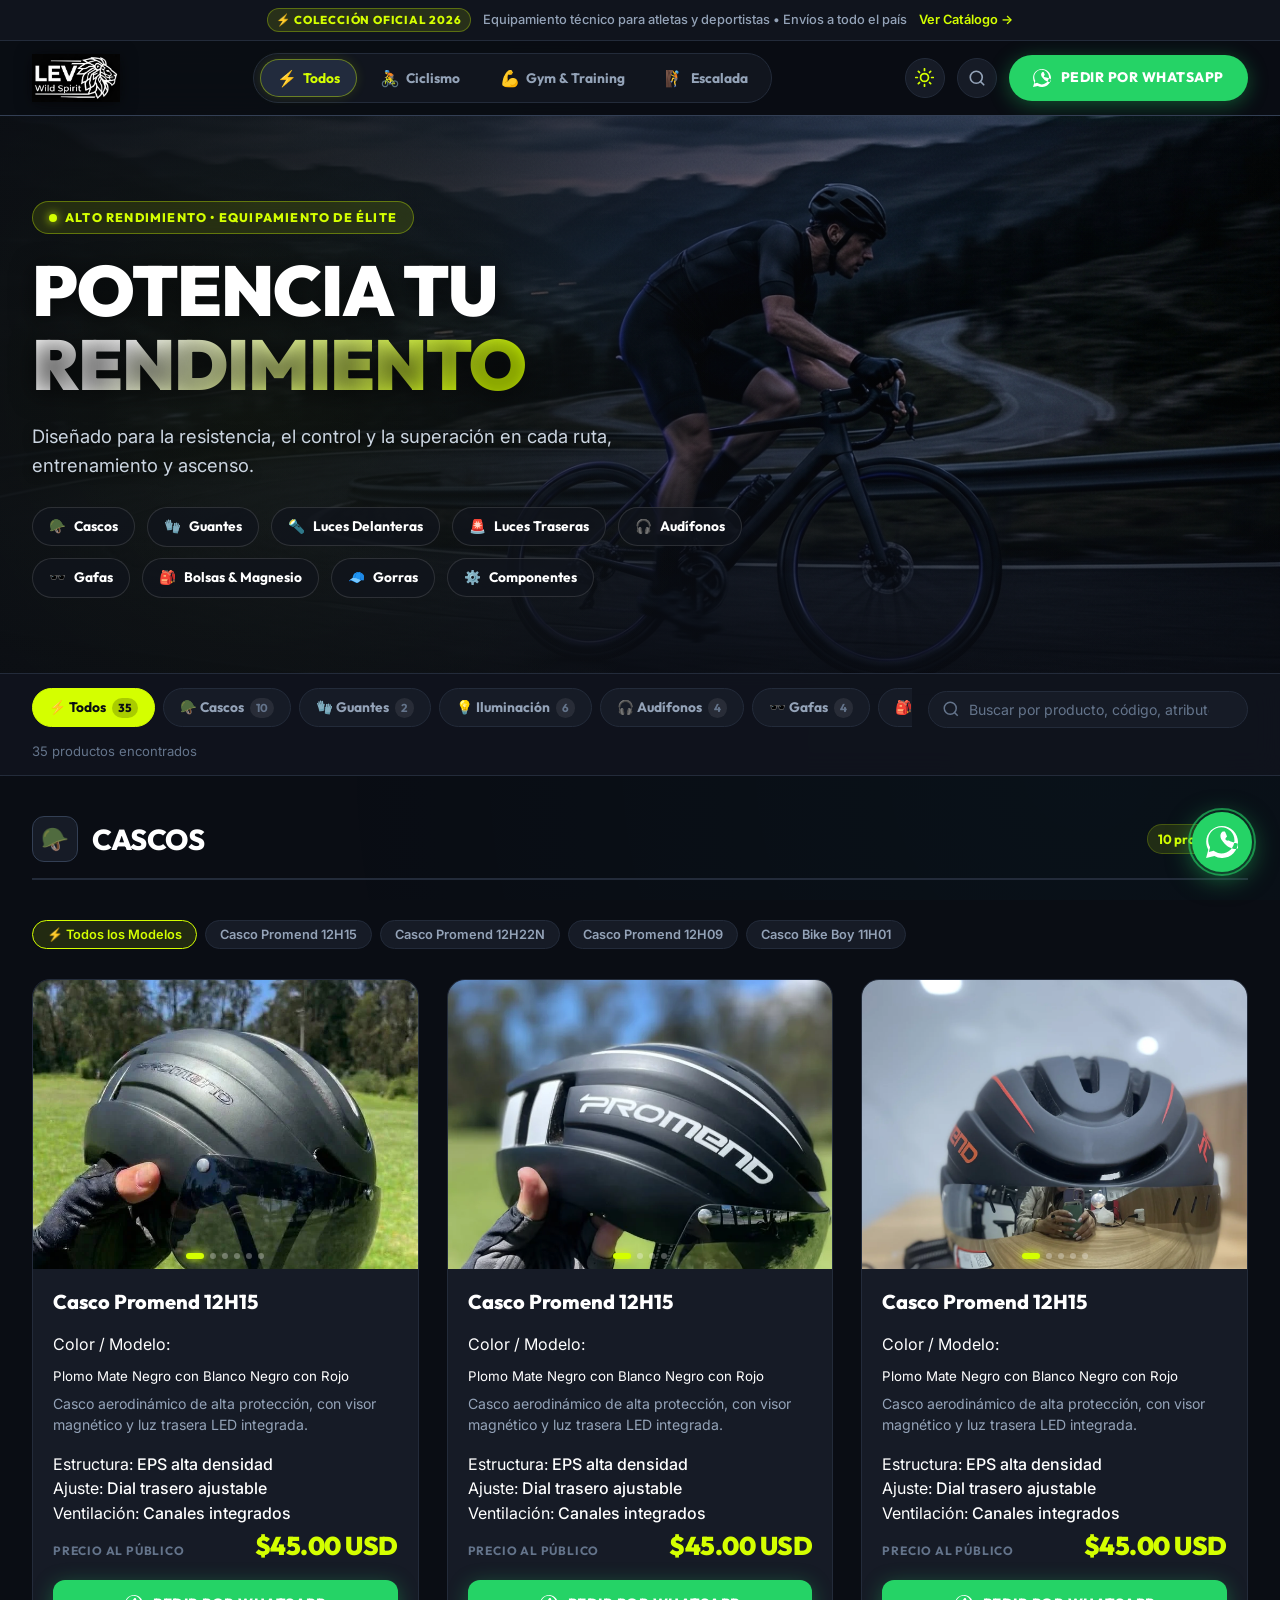
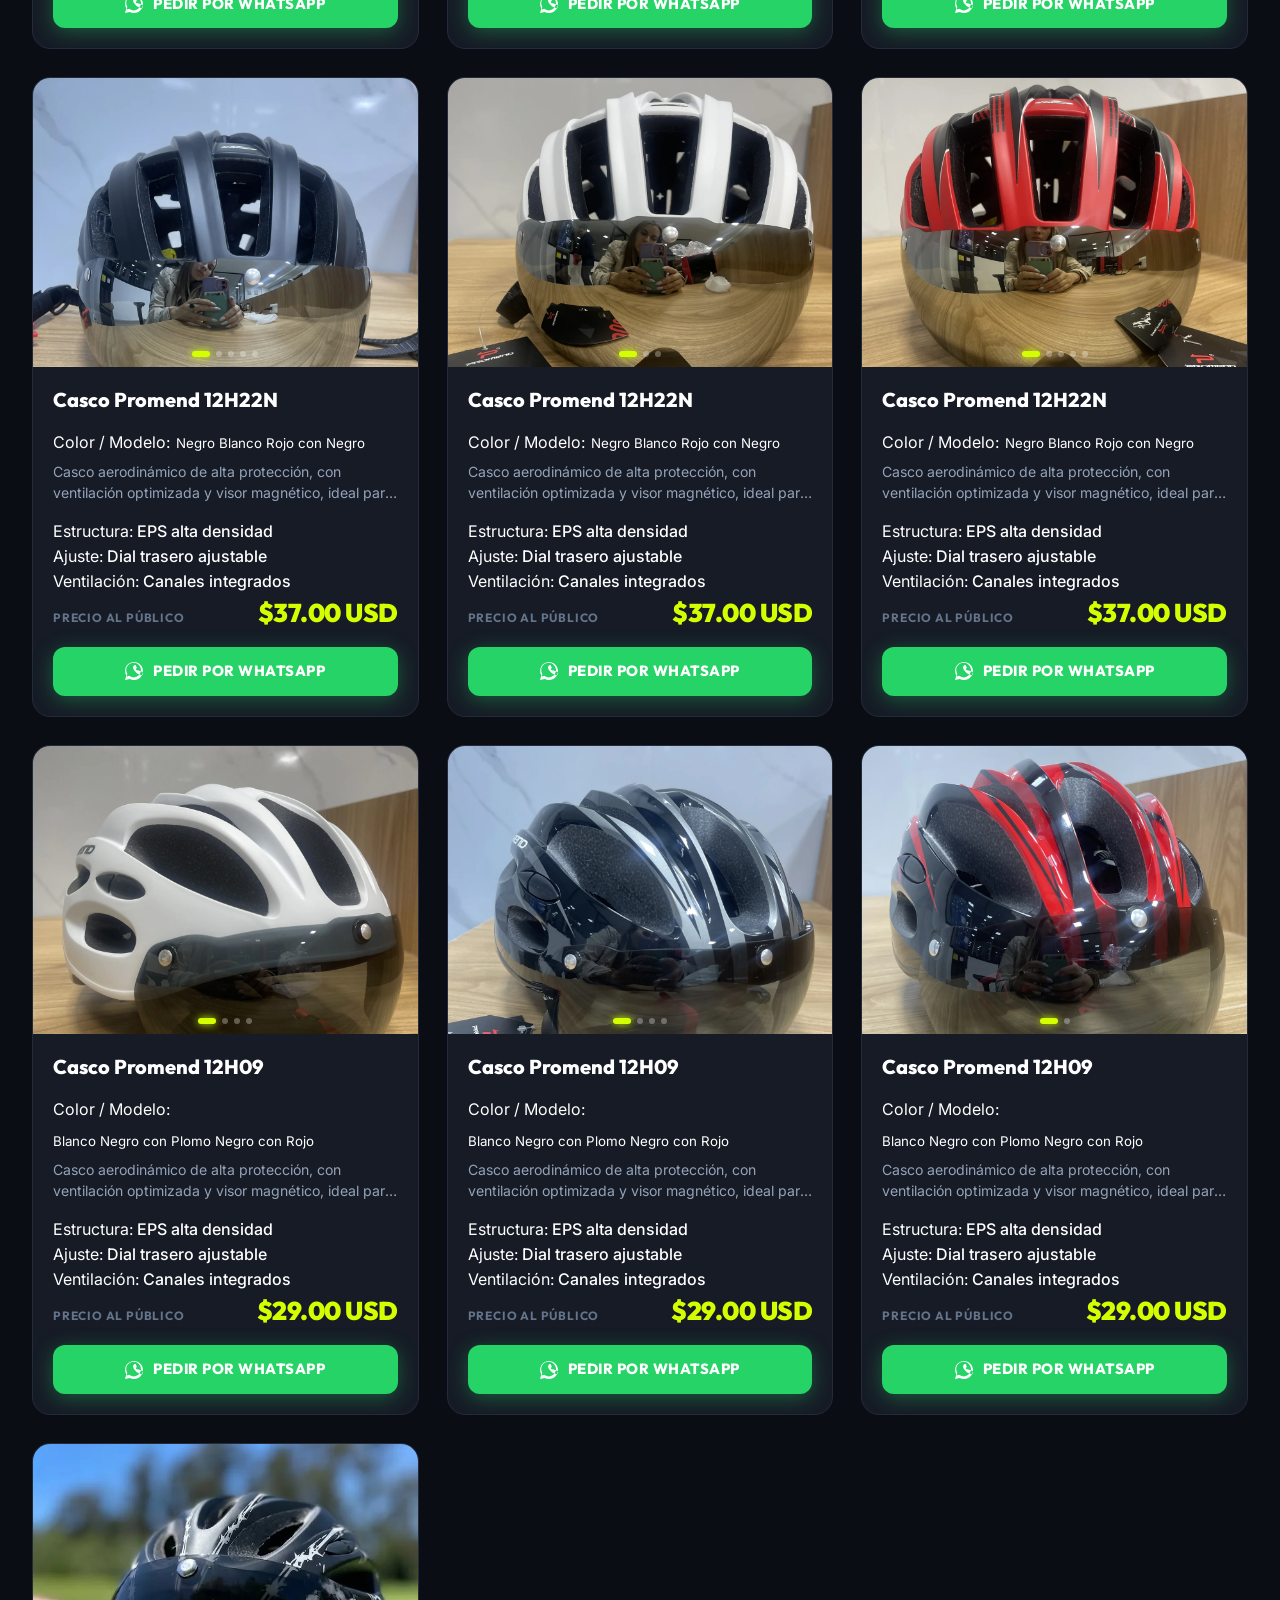
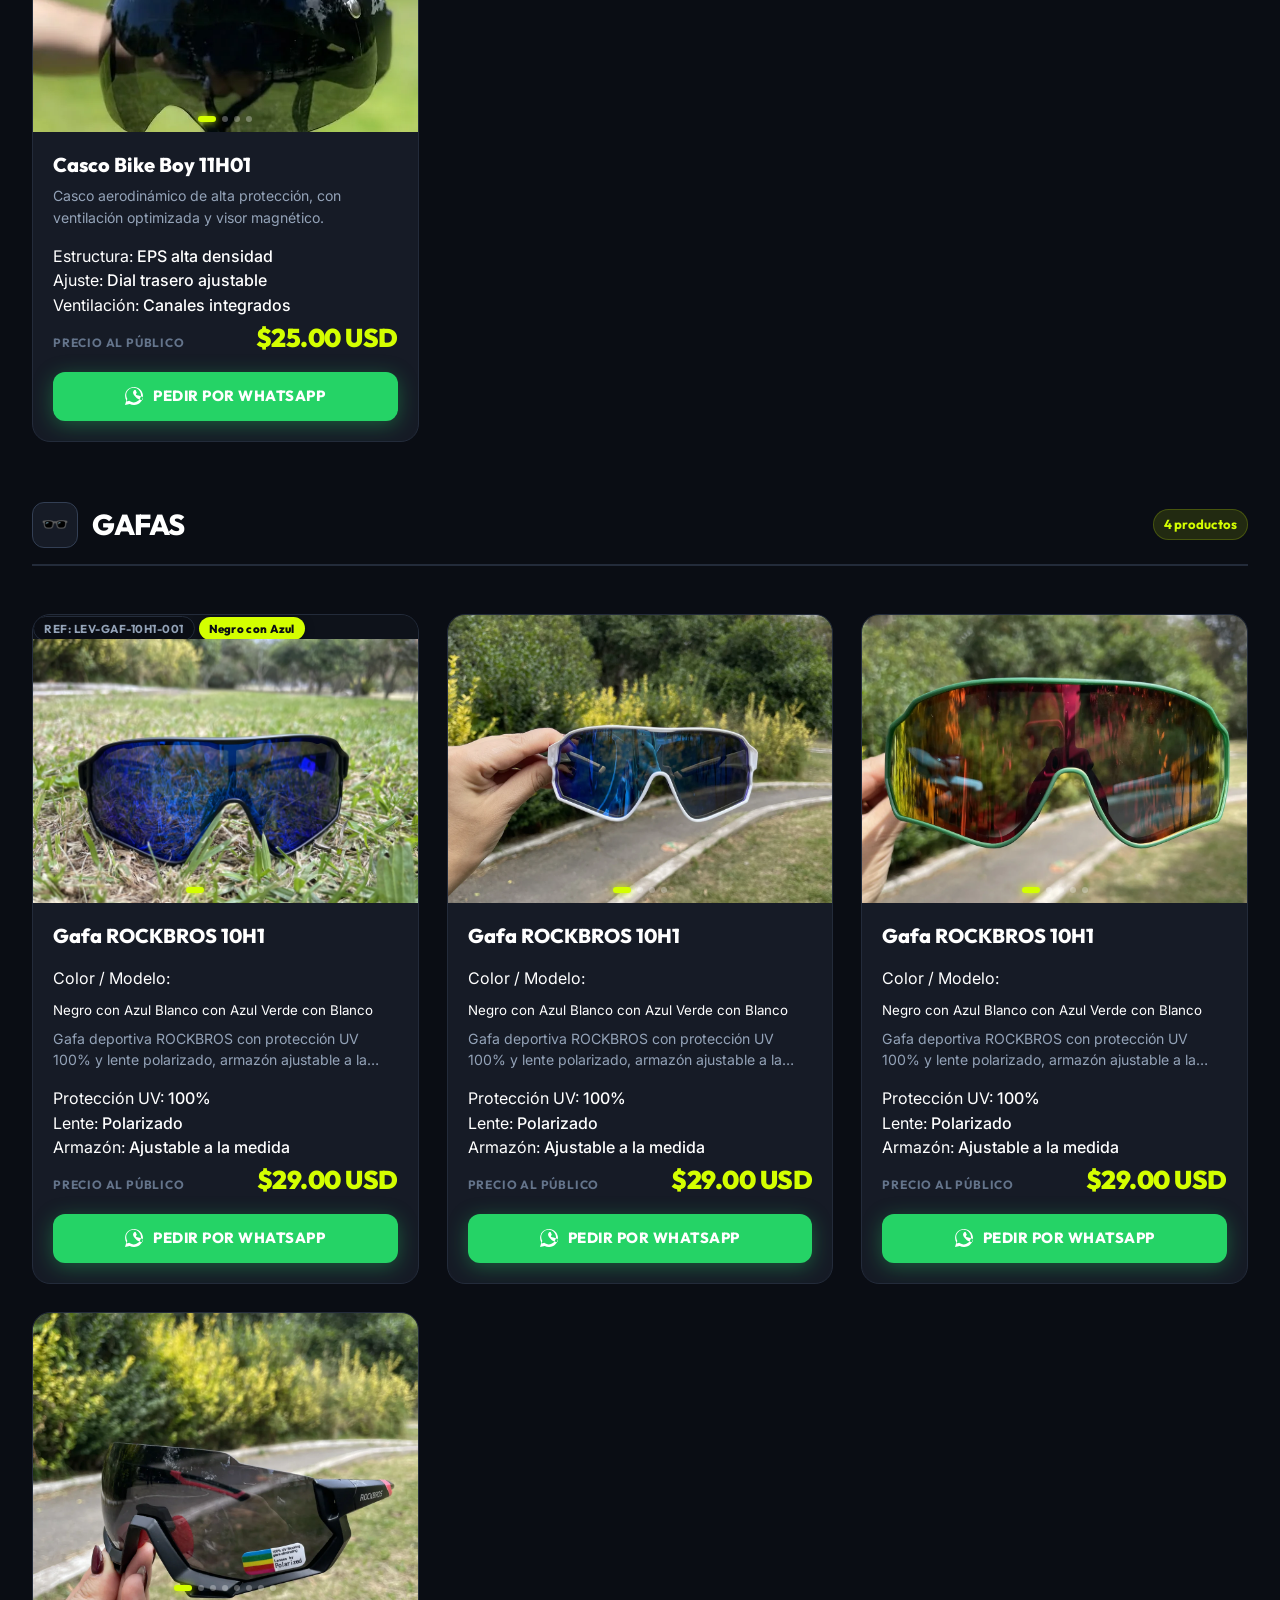
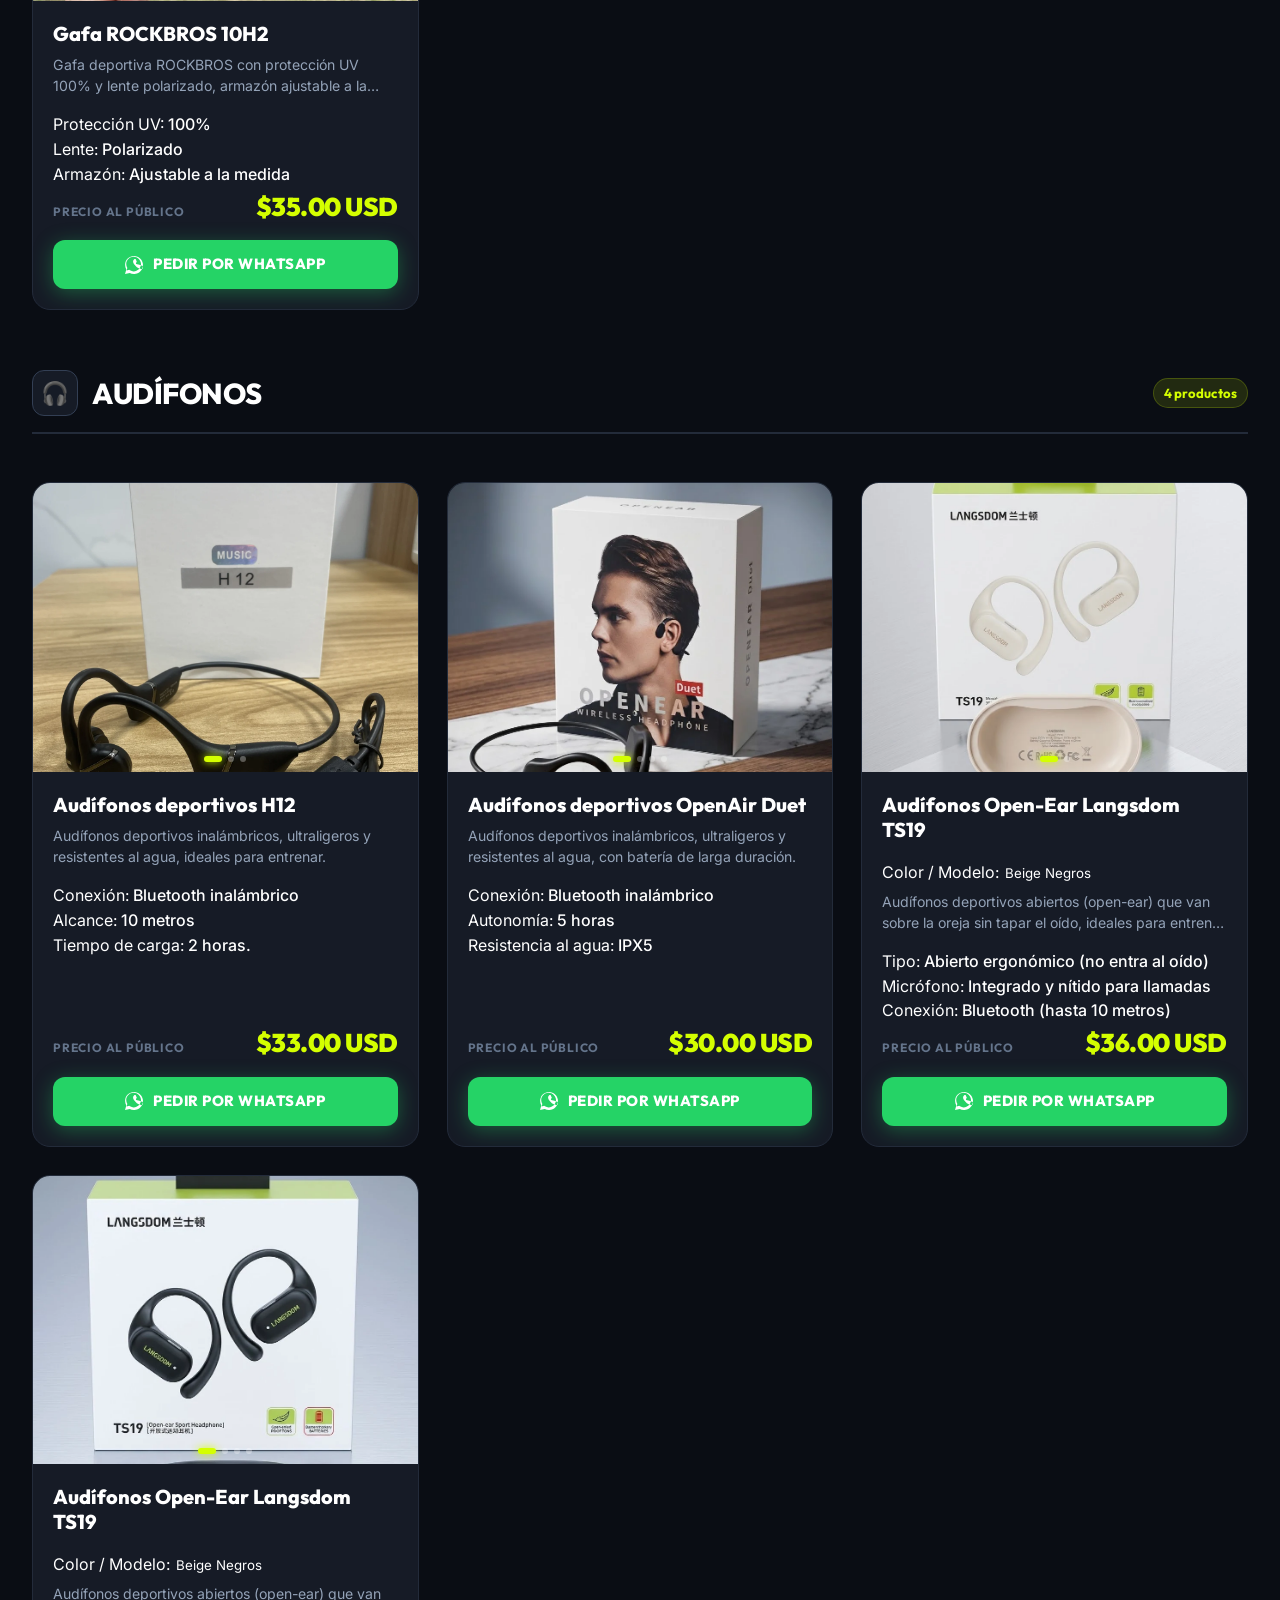
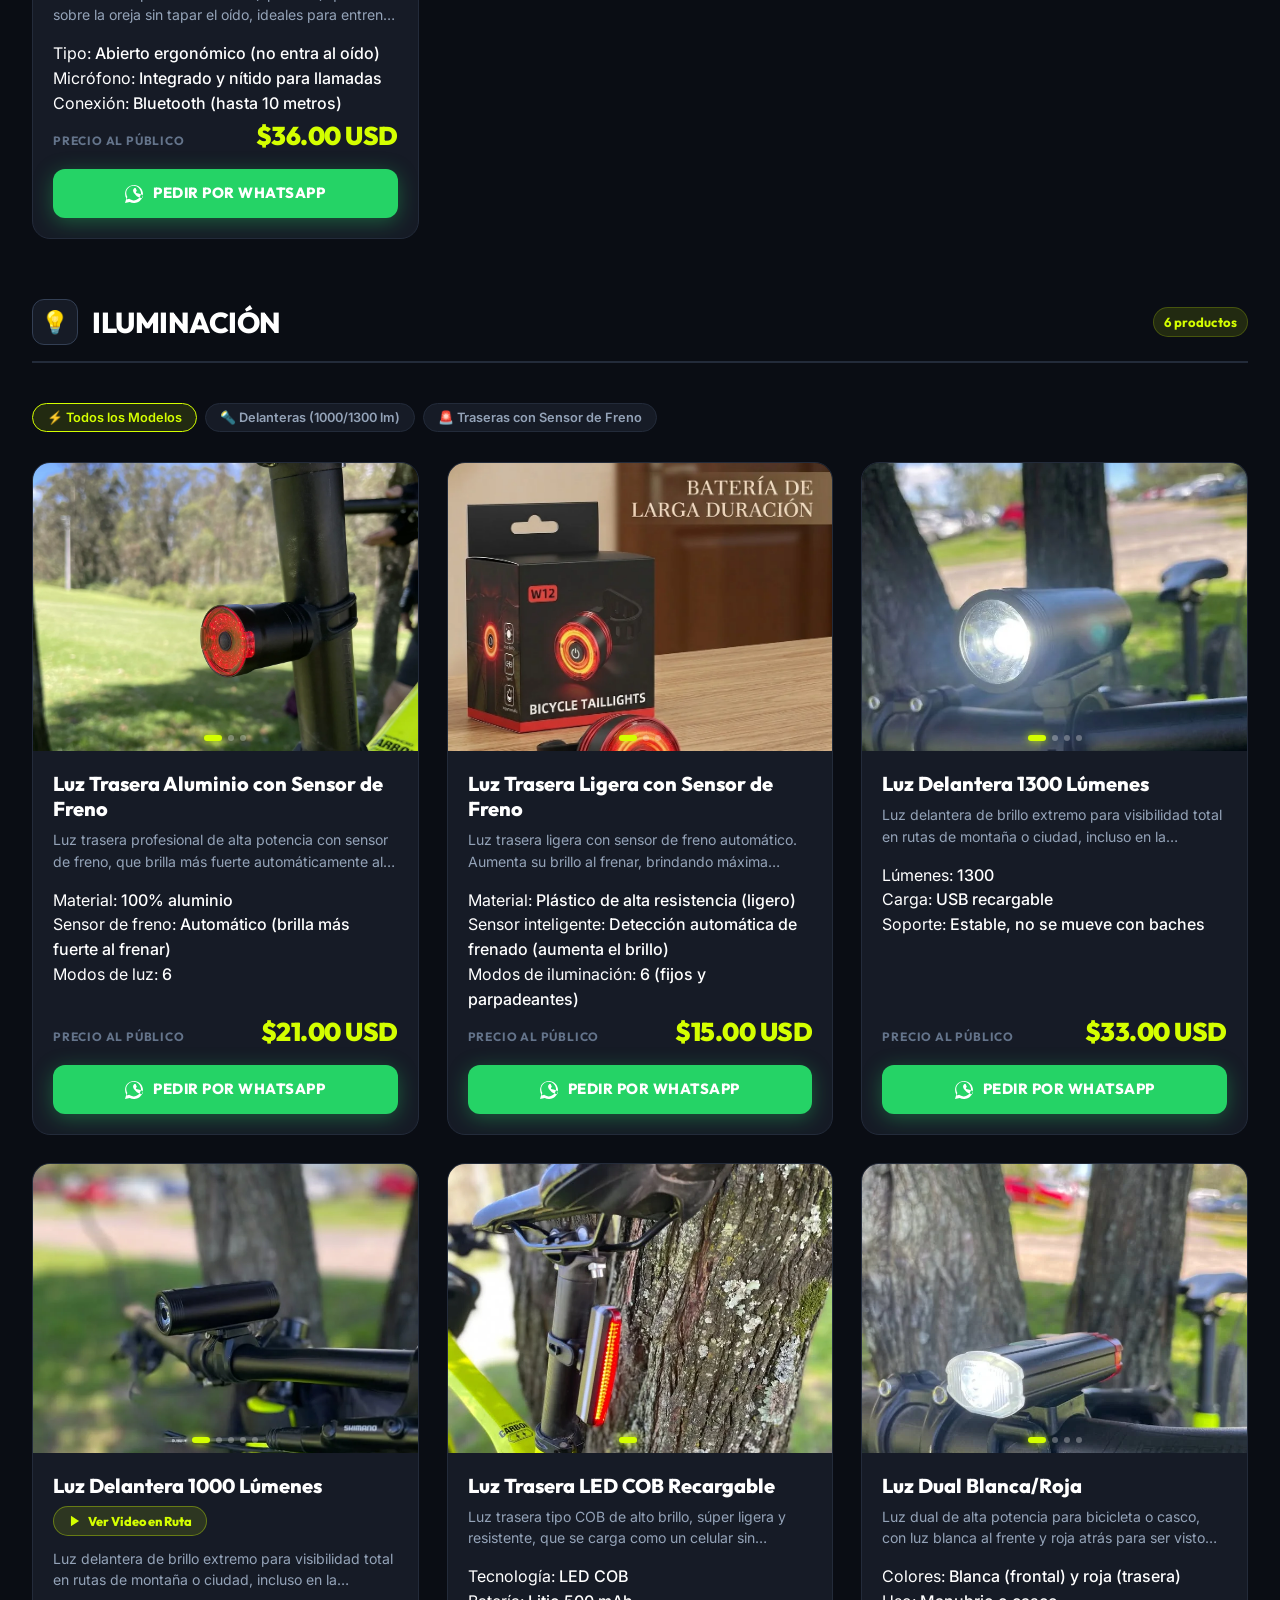
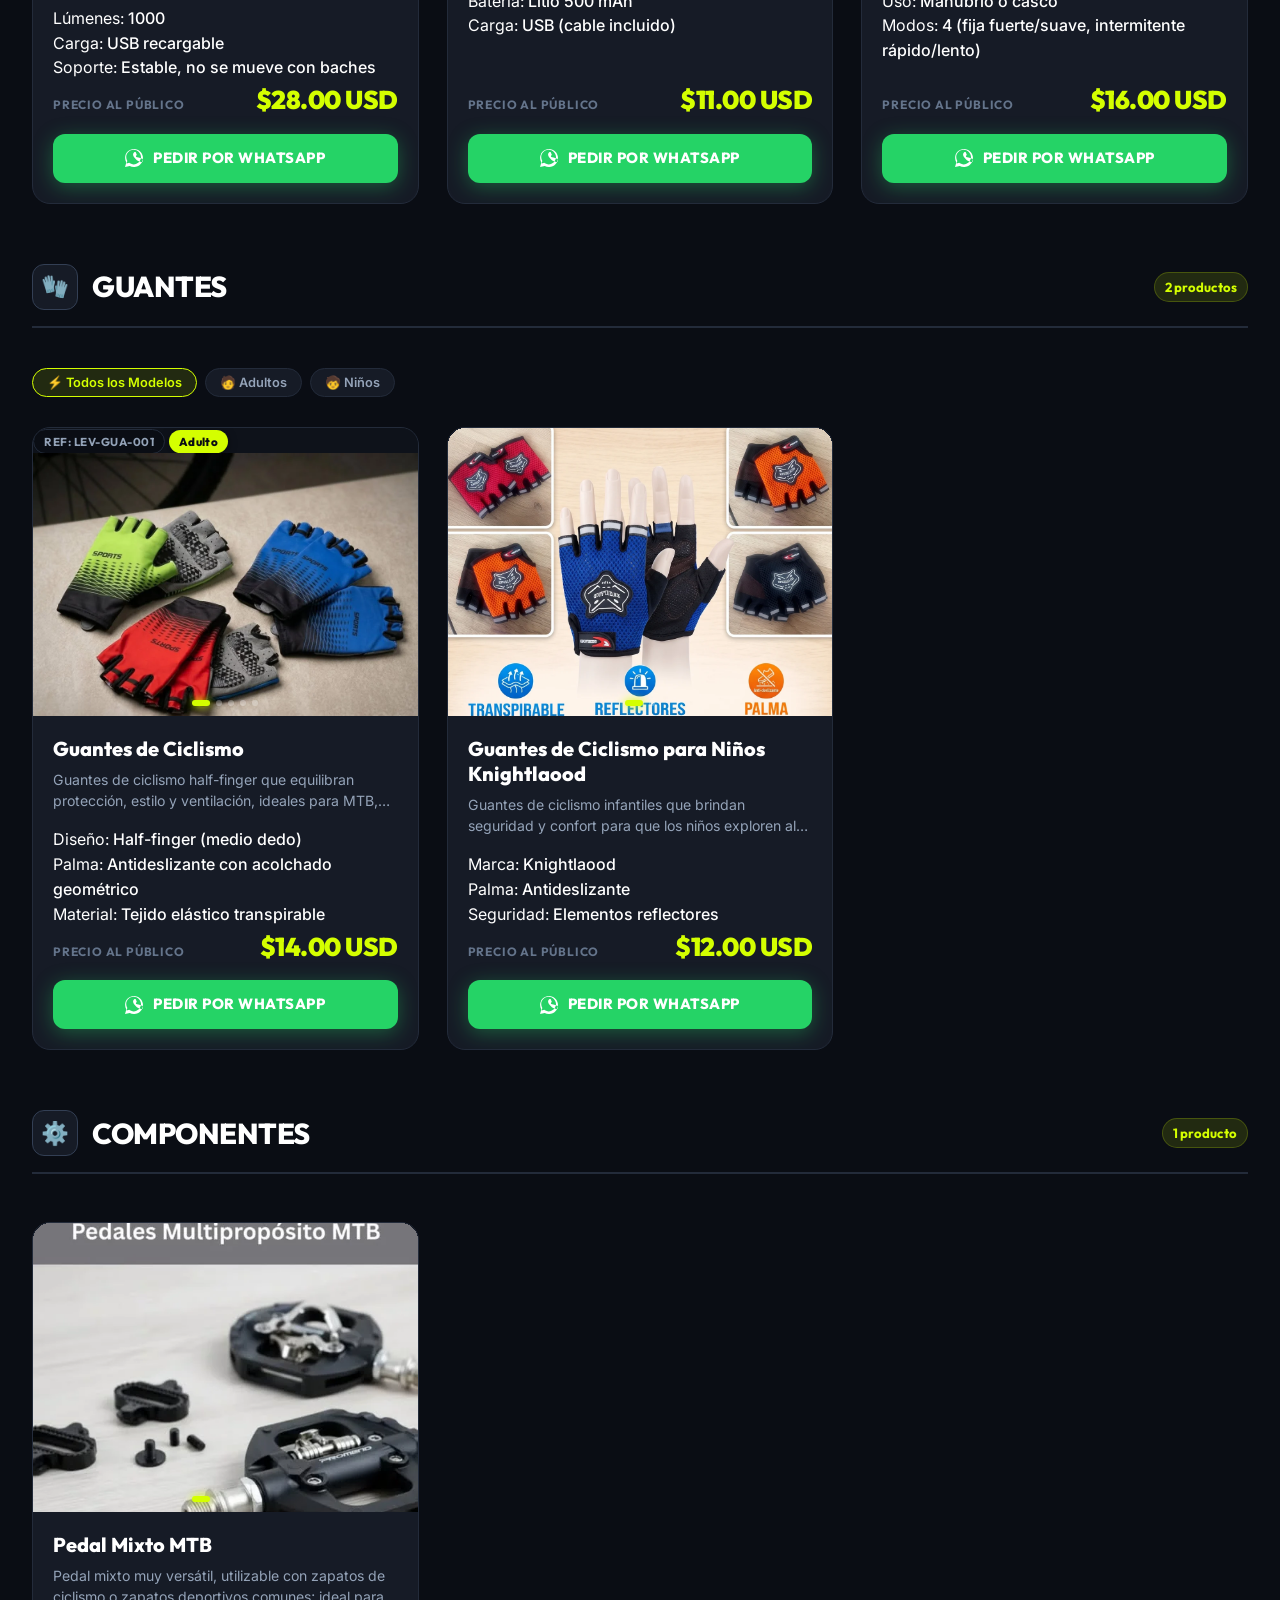
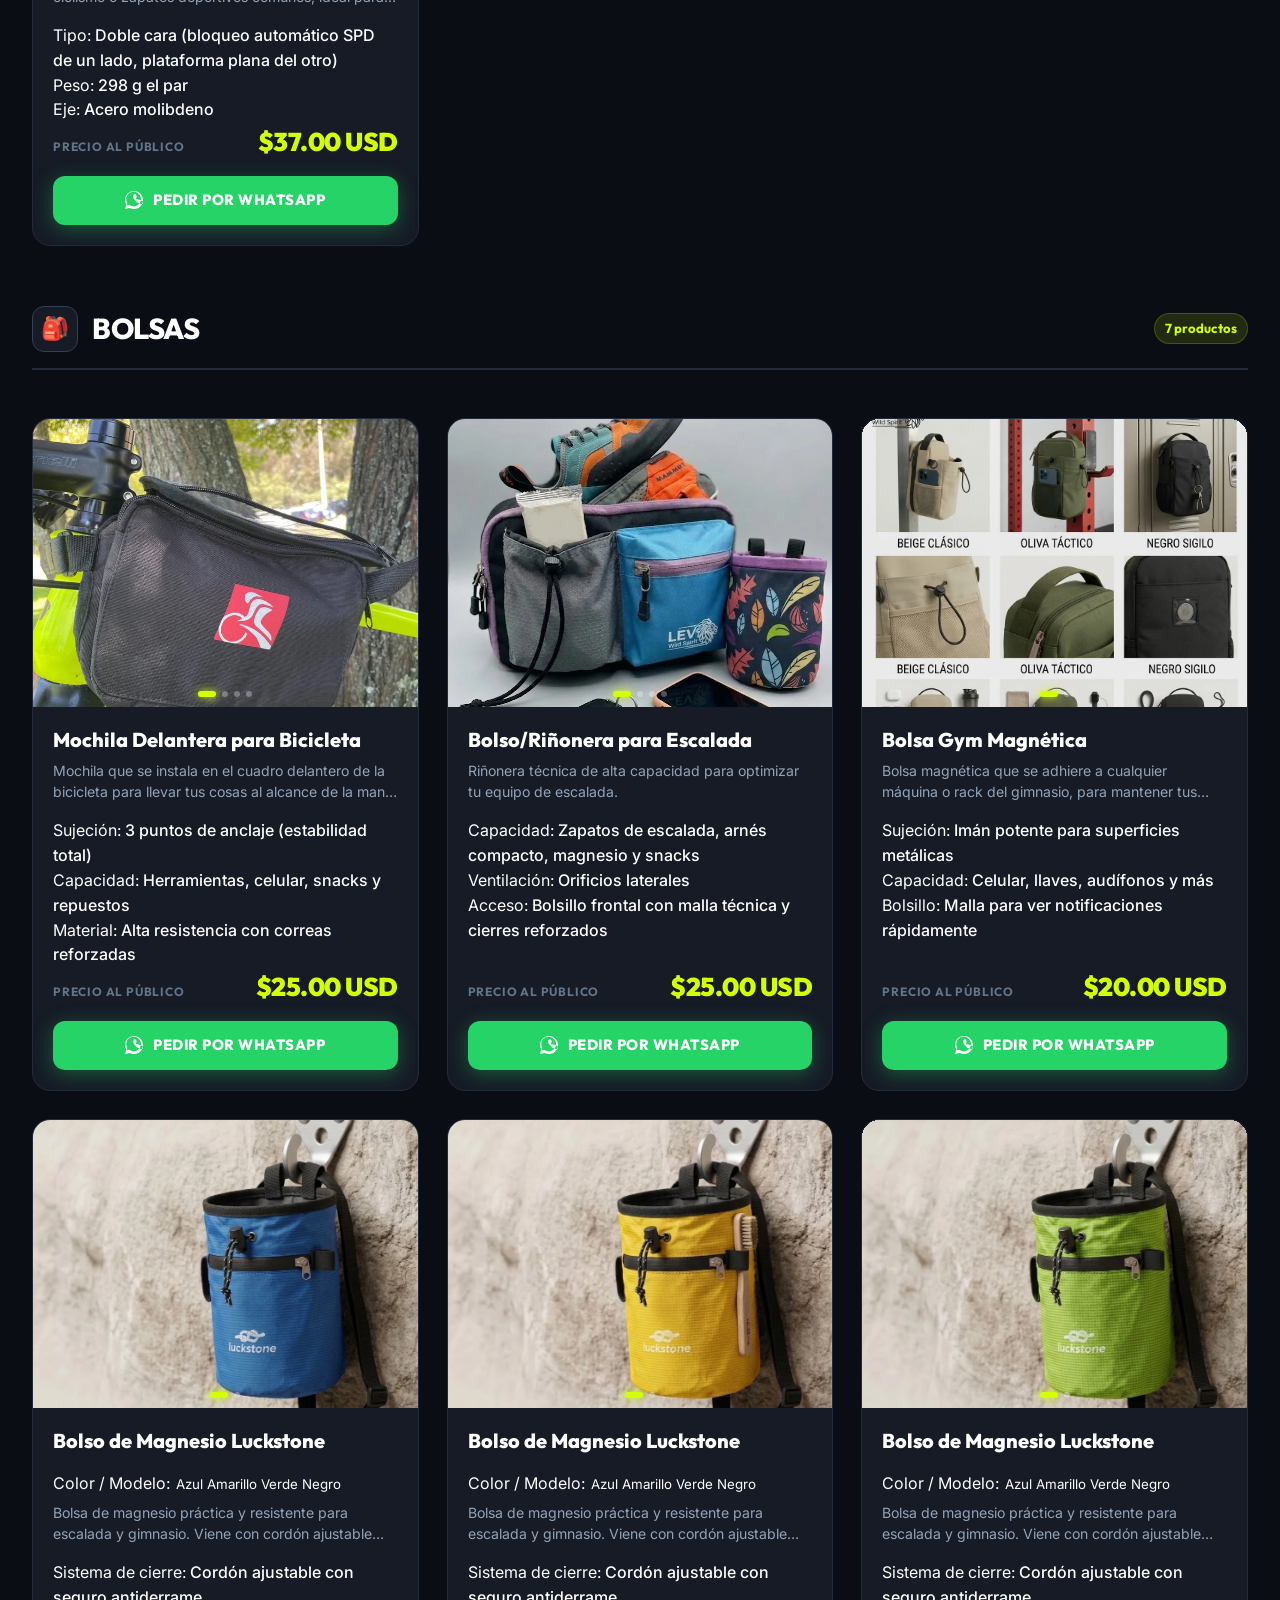
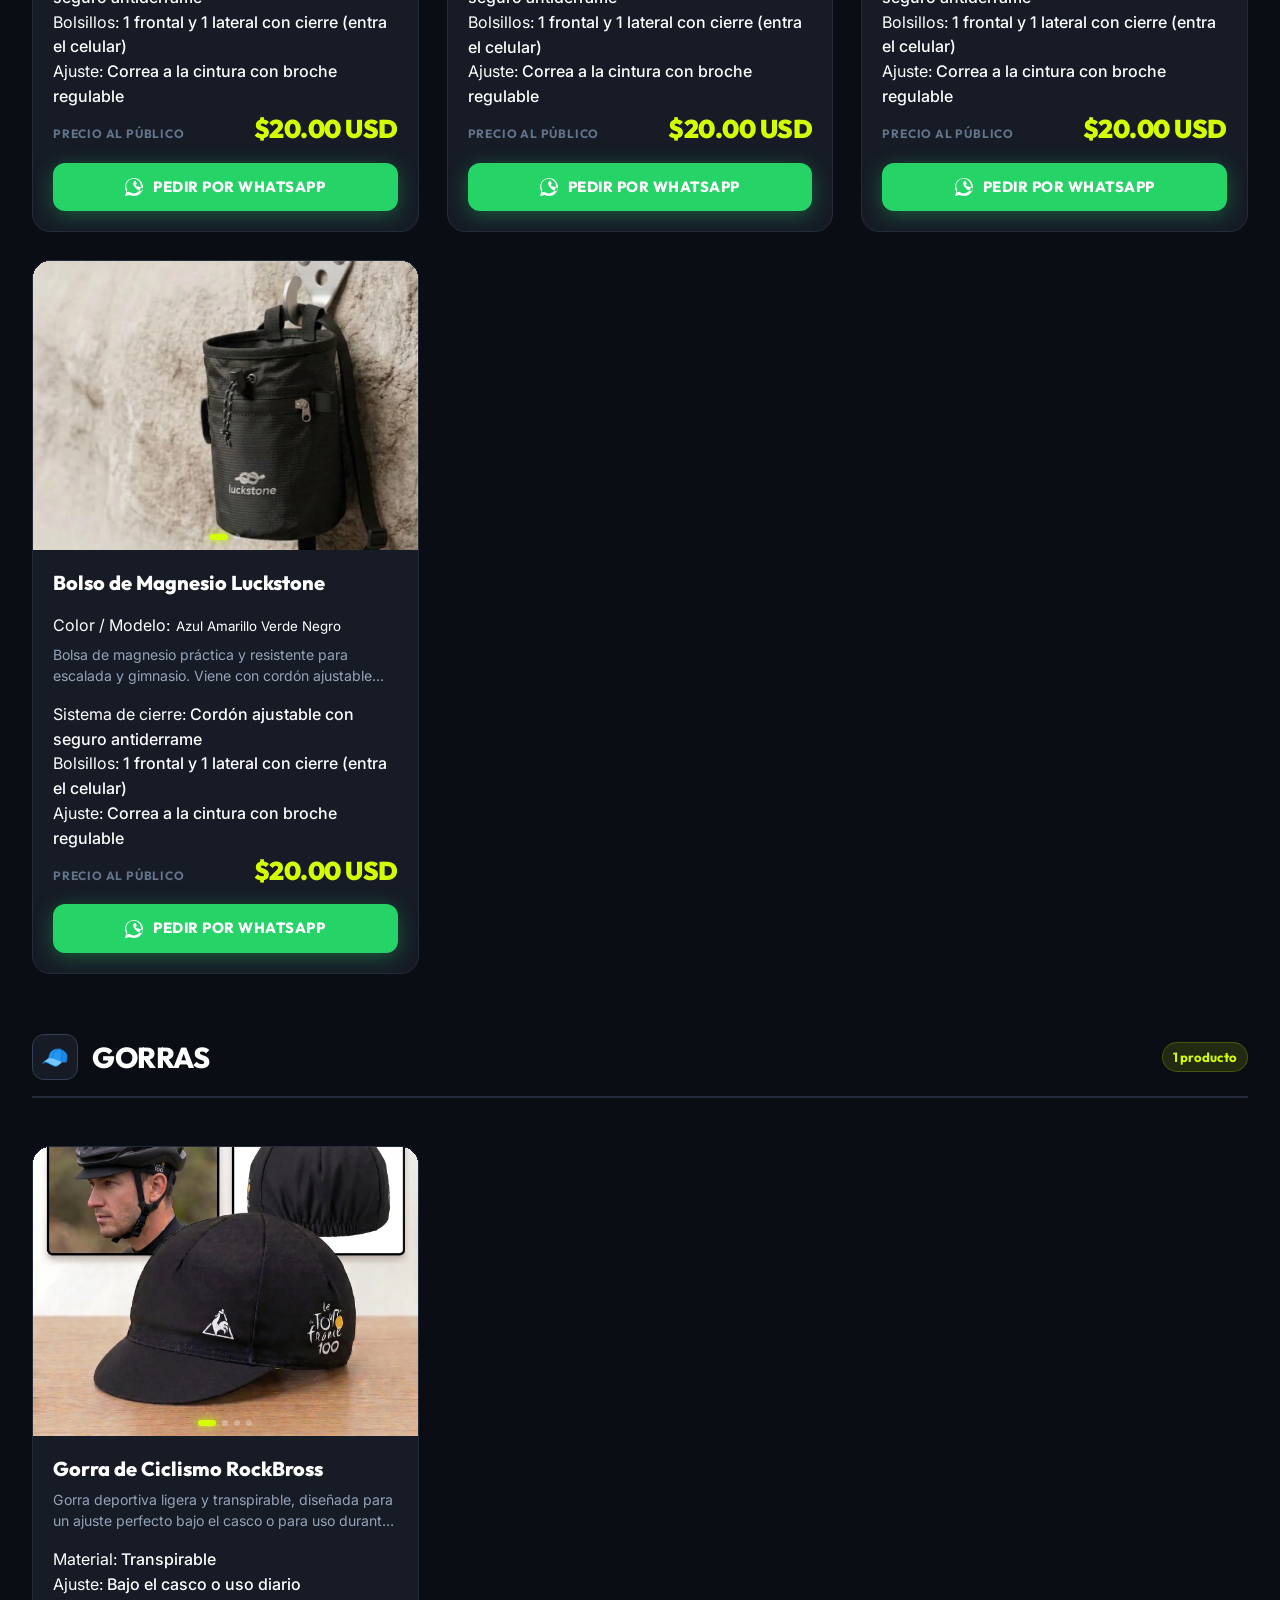
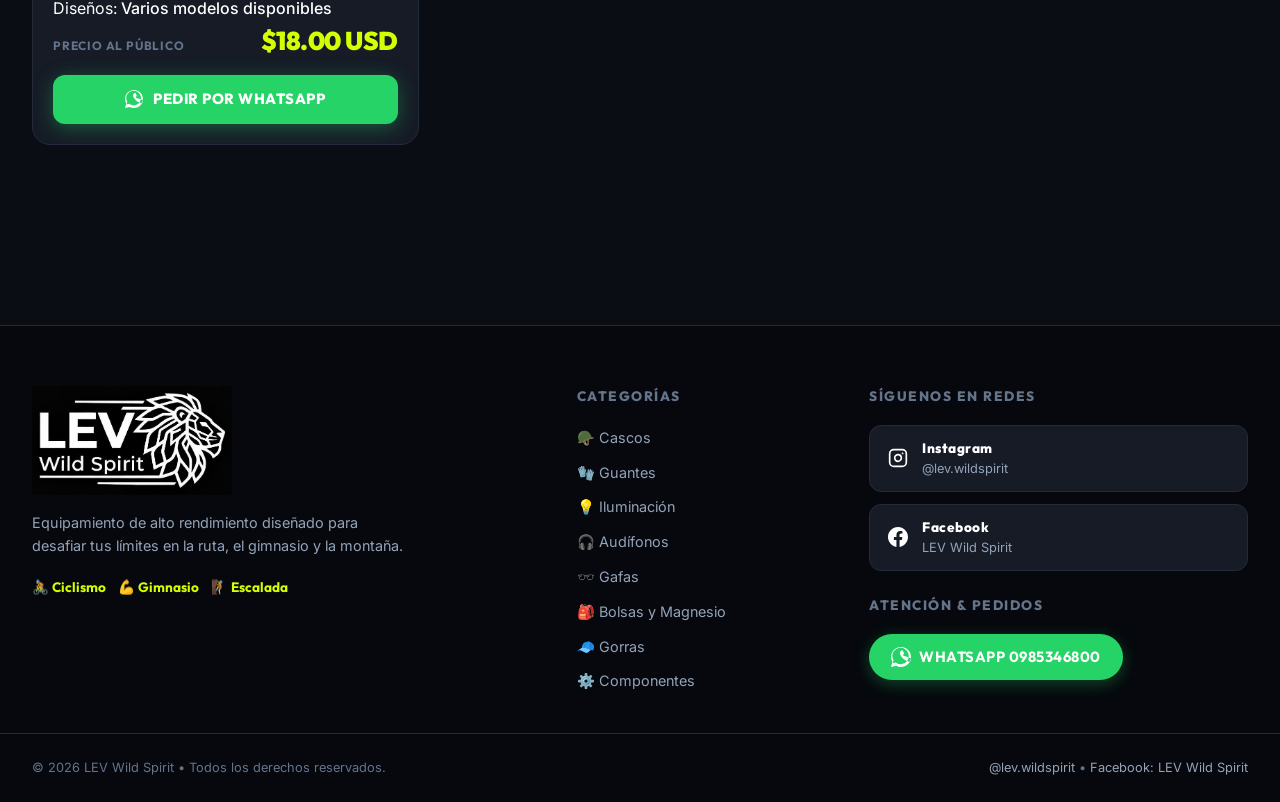
==== commit c5d184e3: "feat(seo): URLs 100% limpias sin hashtags (#), subpáginas estáticas dedicadas, sitemap.xml y robots." ====
--- a/index.html
+++ b/index.html
@@ -4,6 +4,8 @@
   <meta charset="UTF-8">
   <meta name="viewport" content="width=device-width, initial-scale=1.0">
   <title>LEV Wild Spirit | Catálogo Oficial de Equipamiento Deportivo</title>
+  <link rel="canonical" href="https://levwild.com/">
+  
   
   <!-- SEO & Metatags -->
   <meta name="description" id="metaDescription" content="Catálogo oficial de LEV Wild Spirit. Equipamiento de alto rendimiento para ciclismo, gimnasio y escalada: cascos, gafas polarizadas, audífonos deportivos, iluminación LED, guantes, pedales y bolsas técnicas.">
@@ -63,7 +65,7 @@
     <div class="container announcement-content">
       <span class="announcement-badge">⚡ COLECCIÓN OFICIAL 2026</span>
       <span class="announcement-text">Equipamiento técnico para atletas y deportistas &bull; Envíos a todo el país</span>
-      <a href="#catalogo" class="announcement-link">Ver Catálogo &rarr;</a>
+      <a href="/" class="announcement-link" data-action="scroll-catalogo">Ver Catálogo &rarr;</a>
     </div>
   </div>
 
@@ -72,7 +74,7 @@
     <div class="container header-inner">
       
       <!-- Logotipo Oficial LEV -->
-      <a href="#" class="brand-logo" aria-label="LEV Wild Spirit Inicio">
+      <a href="/" class="brand-logo" aria-label="LEV Wild Spirit Inicio">
         <img src="images/brand/logo-lev-nav.png" alt="LEV Wild Spirit Logo" width="180" height="48" class="logo-img">
       </a>
 
@@ -180,50 +182,42 @@
         </p>
 
         <!-- Pastillas de Acceso Rápido por Categoría Directa para WhatsApp y Navegación -->
-        <div class="hero-disciplines-bar animate-fade-in" id="heroCategoryQuickBar">
-          <a href="#cascos" class="hero-quick-tag" data-cat="cascos">
+                        <div class="hero-disciplines-bar animate-fade-in" id="heroCategoryQuickBar">
+          <a href="/cascos/" class="hero-quick-tag" data-cat="cascos">
             <span class="icon">🪖</span>
             <span class="label">Cascos</span>
           </a>
-          <a href="#guantes" class="hero-quick-tag" data-cat="guantes">
+          <a href="/guantes/" class="hero-quick-tag" data-cat="guantes">
             <span class="icon">🧤</span>
             <span class="label">Guantes</span>
           </a>
-          <a href="#luces-delanteras" class="hero-quick-tag" data-cat="luces-delanteras">
+          <a href="/luces-delanteras/" class="hero-quick-tag" data-cat="luces-delanteras">
             <span class="icon">🔦</span>
             <span class="label">Luces Delanteras</span>
           </a>
-          <a href="#luces-traseras" class="hero-quick-tag" data-cat="luces-traseras">
+          <a href="/luces-traseras/" class="hero-quick-tag" data-cat="luces-traseras">
             <span class="icon">🚨</span>
             <span class="label">Luces Traseras</span>
           </a>
-          <a href="#audifonos" class="hero-quick-tag" data-cat="audifonos">
+          <a href="/audifonos/" class="hero-quick-tag" data-cat="audifonos">
             <span class="icon">🎧</span>
             <span class="label">Audífonos</span>
           </a>
-          <a href="#gafas" class="hero-quick-tag" data-cat="gafas">
+          <a href="/gafas/" class="hero-quick-tag" data-cat="gafas">
             <span class="icon">🕶️</span>
             <span class="label">Gafas</span>
           </a>
-          <a href="#bolsas" class="hero-quick-tag" data-cat="bolsas">
+          <a href="/bolsas/" class="hero-quick-tag" data-cat="bolsas">
             <span class="icon">🎒</span>
             <span class="label">Bolsas & Magnesio</span>
           </a>
-        </div>
-
-        <div class="hero-cta-group animate-fade-in">
-          <a href="#catalogo" class="btn btn-primary btn-lg">
-            <span>Explorar Catálogo</span>
-            <svg width="18" height="18" viewBox="0 0 24 24" fill="none" stroke="currentColor" stroke-width="2.5" stroke-linecap="round" stroke-linejoin="round">
-              <line x1="12" y1="5" x2="12" y2="19"></line>
-              <polyline points="19 12 12 19 5 12"></polyline>
-            </svg>
-          </a>
-          <a href="https://wa.me/593985346800?text=%C2%A1Hola%20LEV%20Wild%20Spirit!%20%F0%9F%91%8B%20Deseo%20asesor%C3%ADa%20personalizada%20sobre%20el%20equipamiento%20deportivo." target="_blank" rel="noopener noreferrer" class="btn btn-secondary-outline btn-lg">
-            <svg width="18" height="18" viewBox="0 0 24 24" fill="currentColor">
-              <path d="M.057 24l1.687-6.163c-1.041-1.804-1.588-3.849-1.587-5.946C.06 5.348 5.397.01 12.008.01c3.202.001 6.212 1.246 8.477 3.513 2.262 2.268 3.507 5.28 3.505 8.484-.004 6.657-5.34 11.997-11.953 11.997-2.005-.001-3.973-.503-5.727-1.458L0 24zm6.59-4.846c1.6.95 3.188 1.449 4.825 1.451 5.436 0 9.86-4.37 9.864-9.799.002-2.63-1.023-5.101-2.885-6.97C16.579 1.966 14.12 .94 11.503.94c-5.44 0-9.866 4.372-9.87 9.802 0 1.83.504 3.619 1.46 5.181l-.959 3.501 3.616-.948l.307.182zm11.391-7.795c-.328-.162-1.94-.949-2.24-.1.057-.301-.15-.406-.328-.488-.3-.136-.527-.243-.728-.544-.2-.301-.2-.581-.1-.861.1-.281.428-.681.628-.881.2-.201.272-.281.399-.481.129-.2.057-.381-.043-.581-.1-.2-.828-1.971-1.128-2.693-.3-.721-.586-.622-.8-.632l-.685-.01c-.243 0-.643.09-.971.451-.328.361-1.257 1.213-1.257 2.946 0 1.733 1.271 3.407 1.443 3.637.171.23 2.5 3.778 6.057 5.283.846.357 1.506.57 2.02.729.85.267 1.624.23 2.235.14.68-.101 2.086-.842 2.371-1.663.286-.822.286-1.523.2-1.663-.085-.141-.314-.221-.643-.382z"/>
-            </svg>
-            <span>Asesoría WhatsApp</span>
+          <a href="/gorras/" class="hero-quick-tag" data-cat="gorras">
+            <span class="icon">🧢</span>
+            <span class="label">Gorras</span>
+          </a>
+          <a href="/componentes/" class="hero-quick-tag" data-cat="componentes">
+            <span class="icon">⚙️</span>
+            <span class="label">Componentes</span>
           </a>
         </div>
       </div>
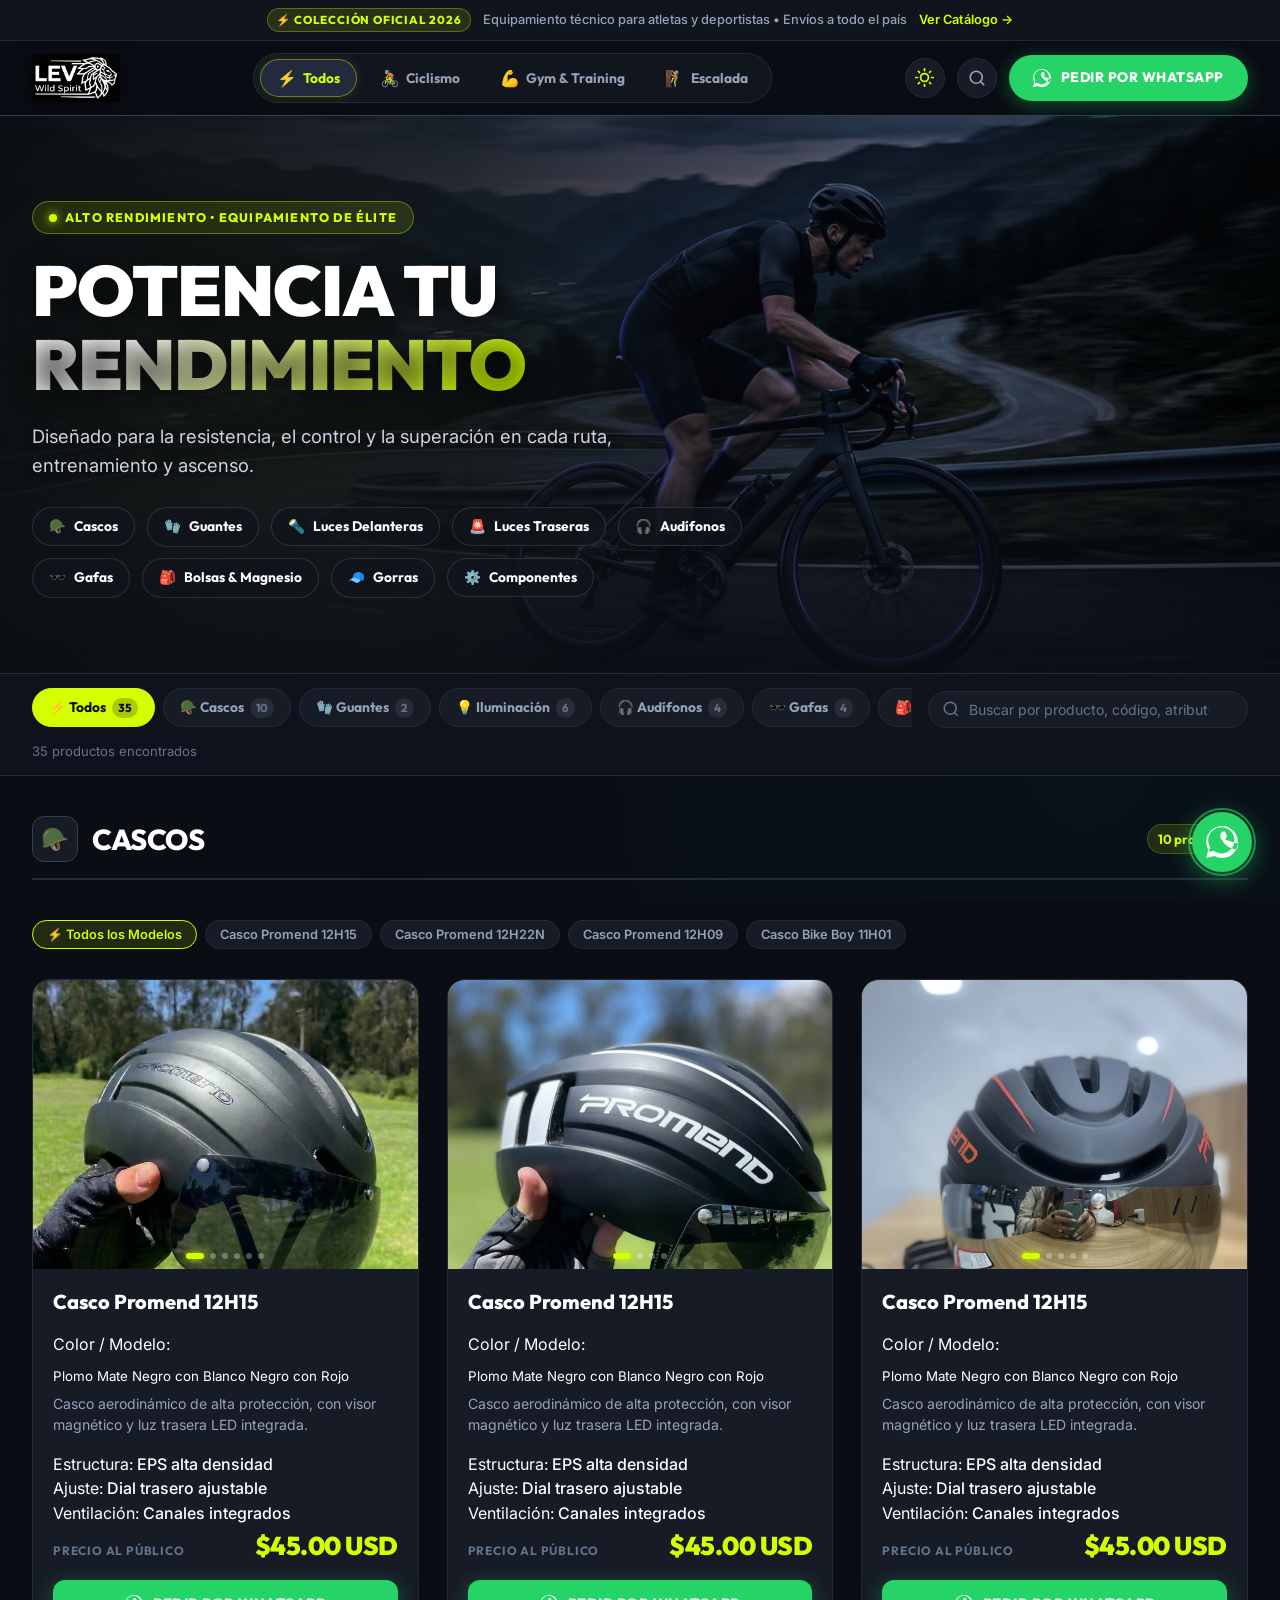
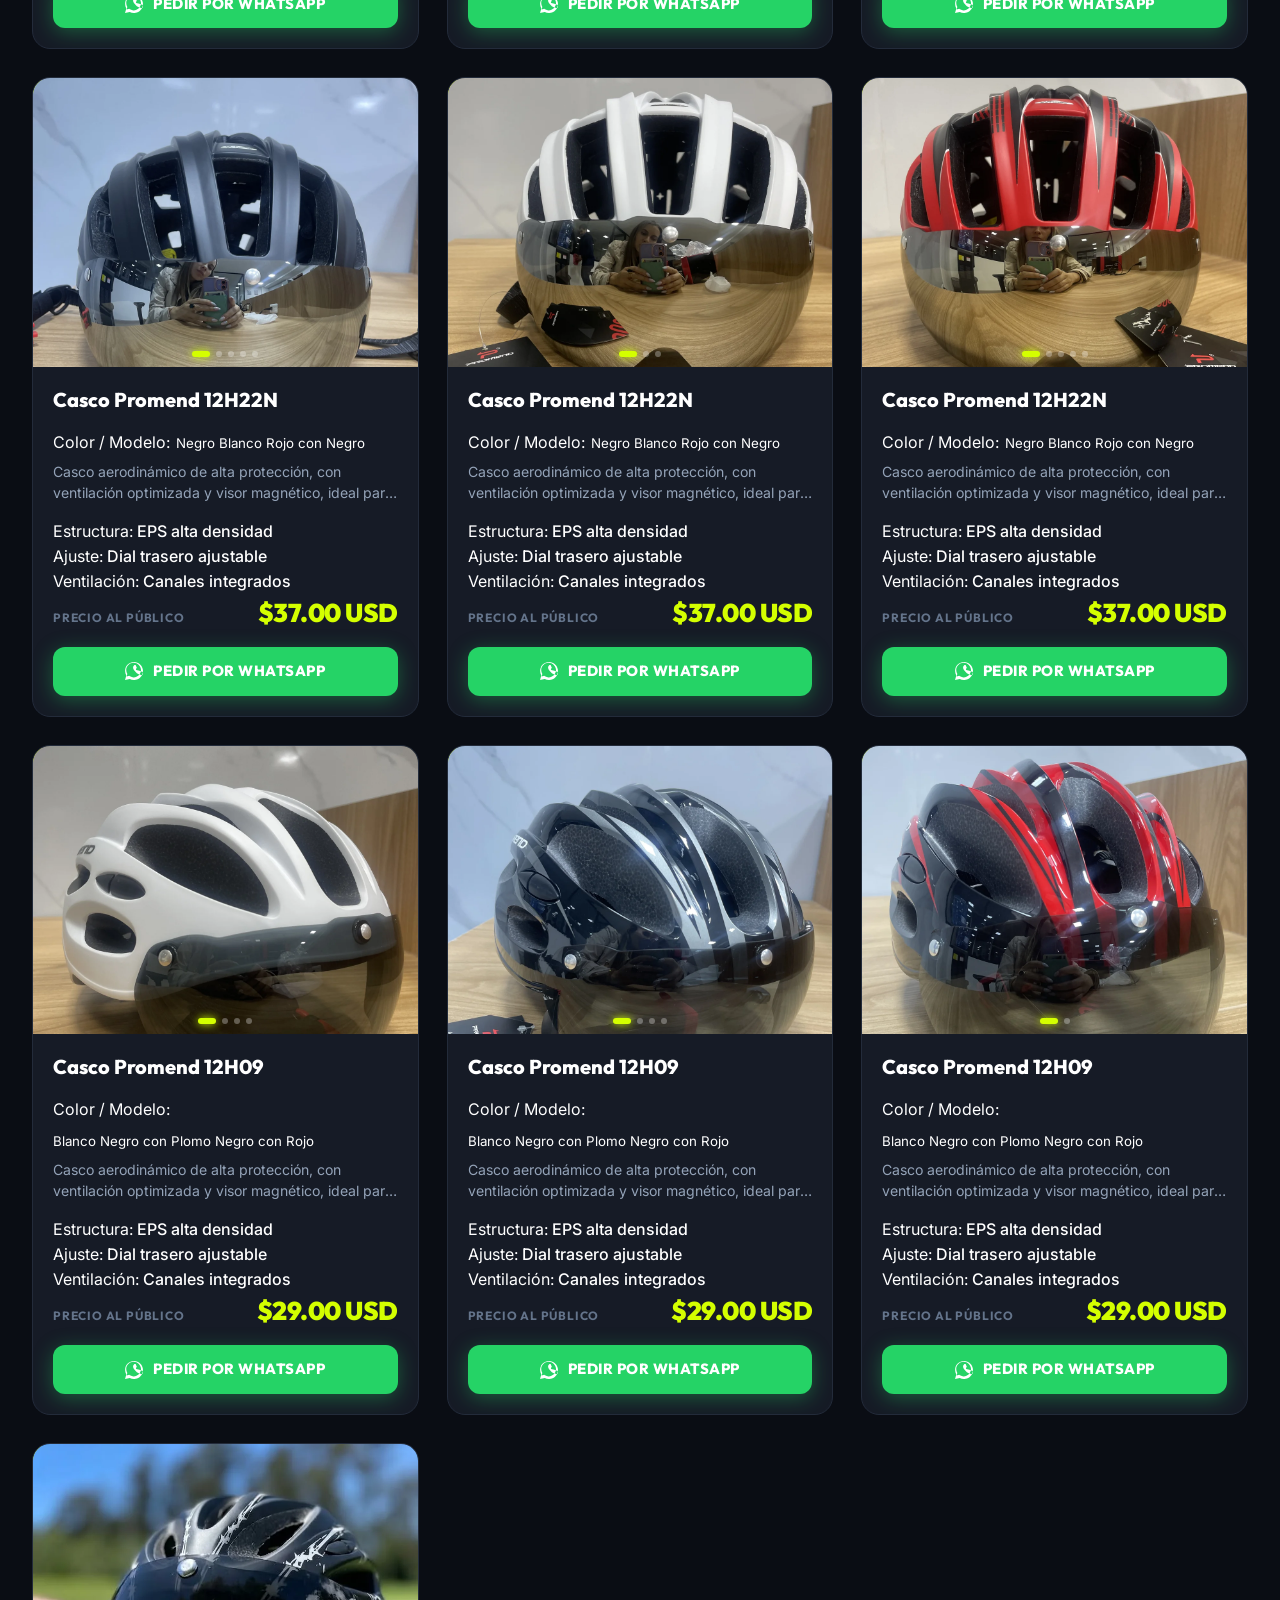
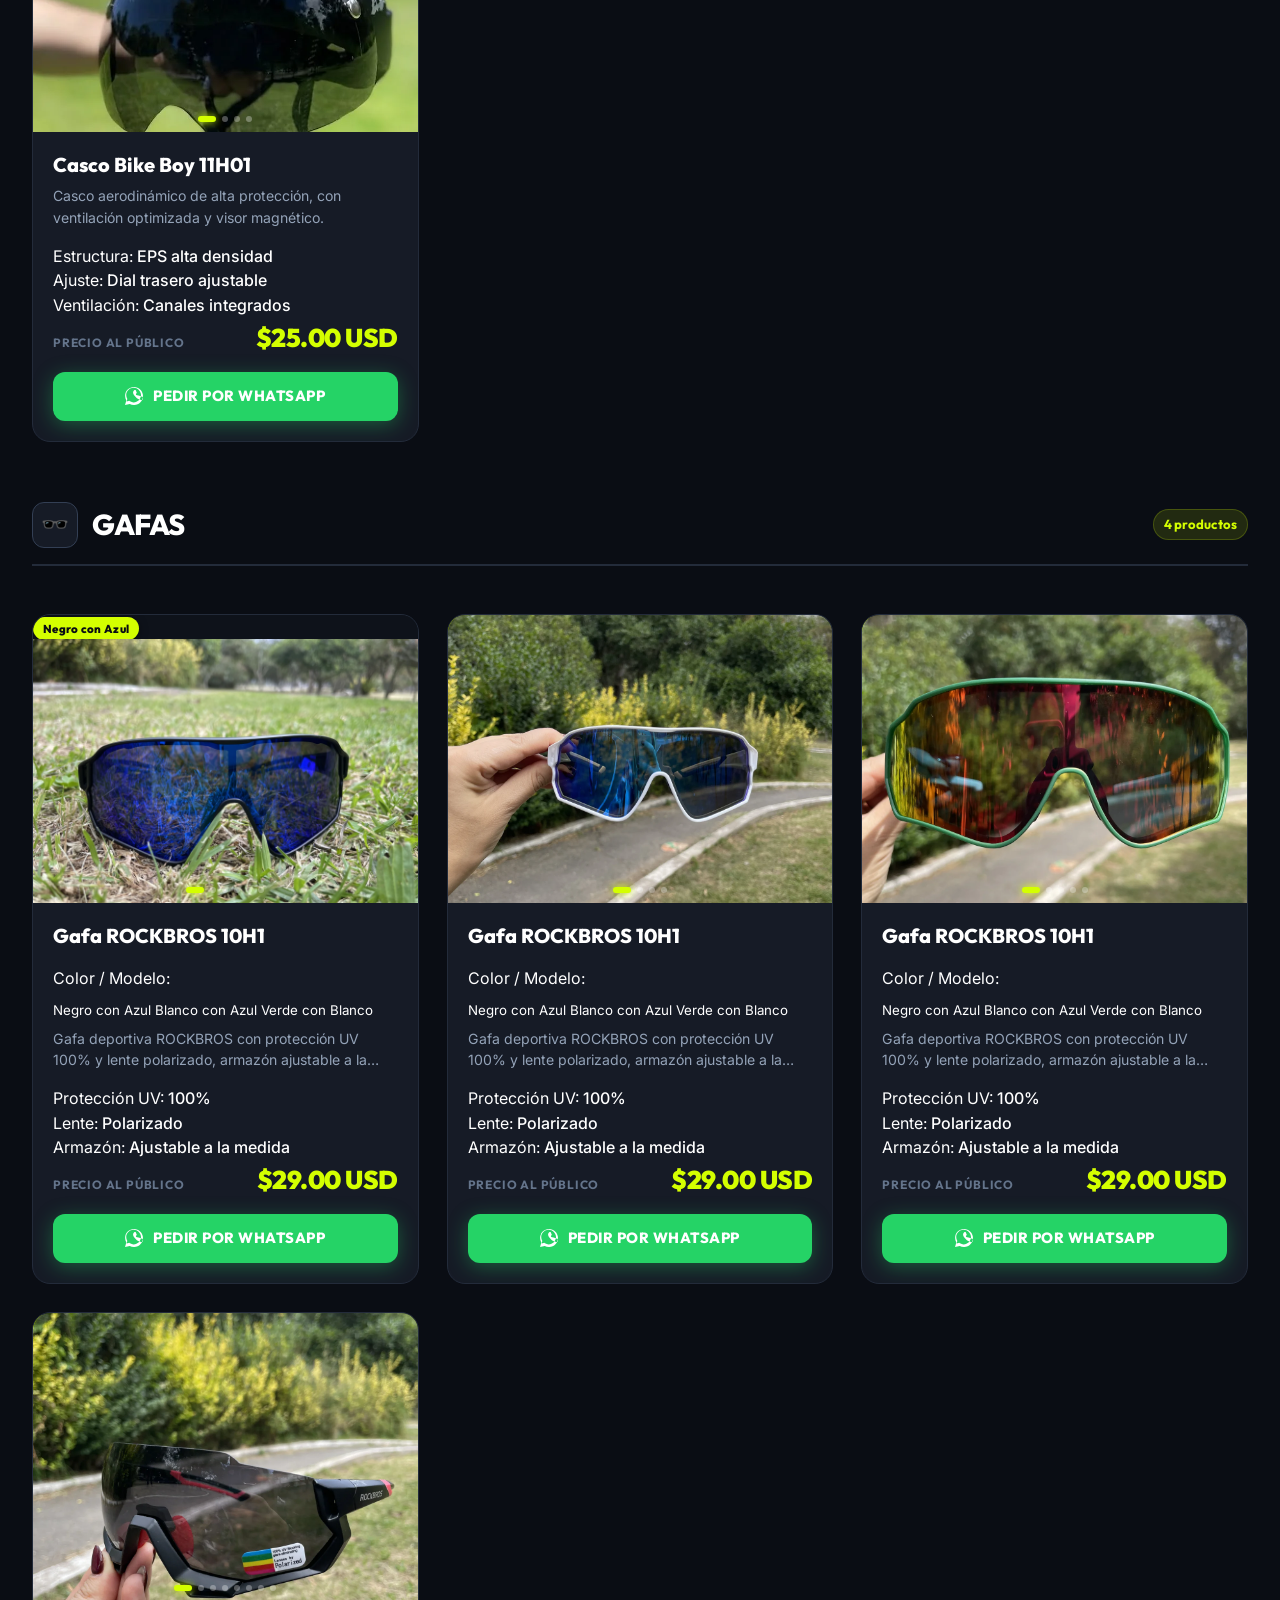
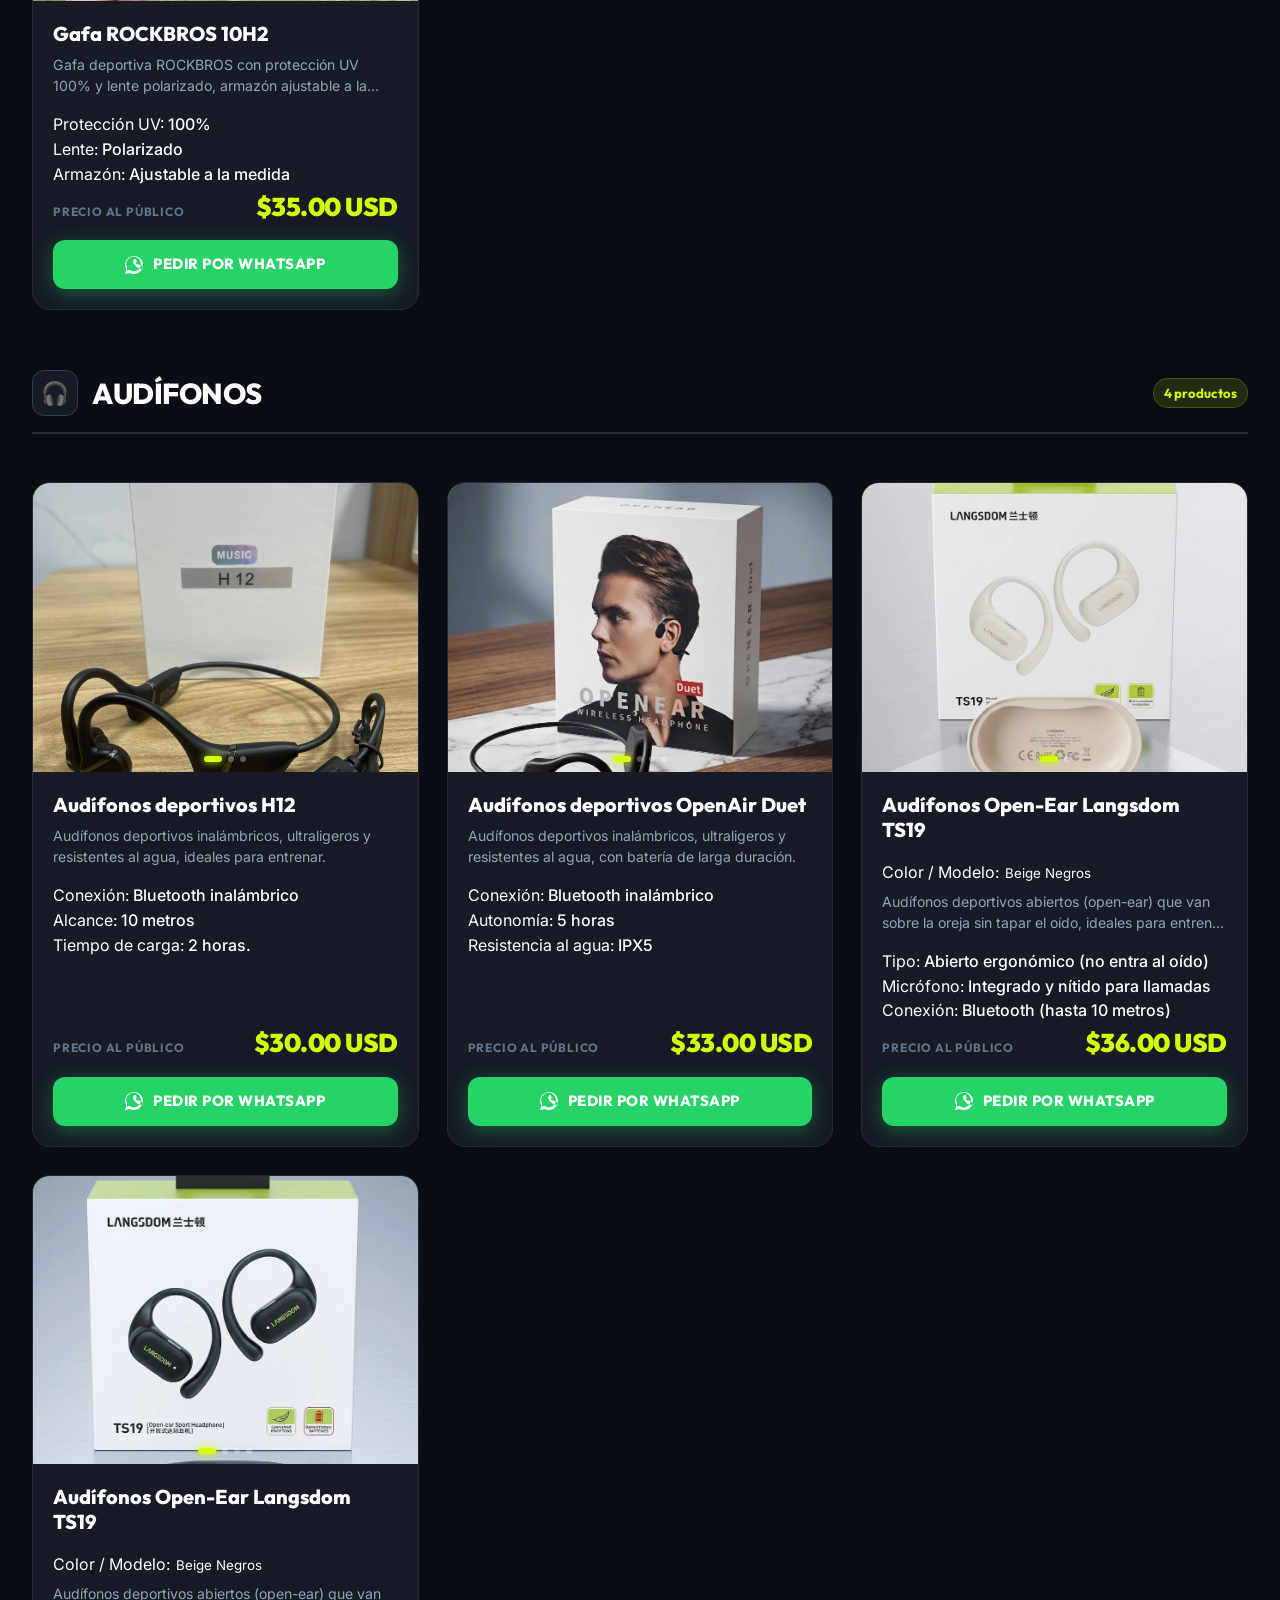
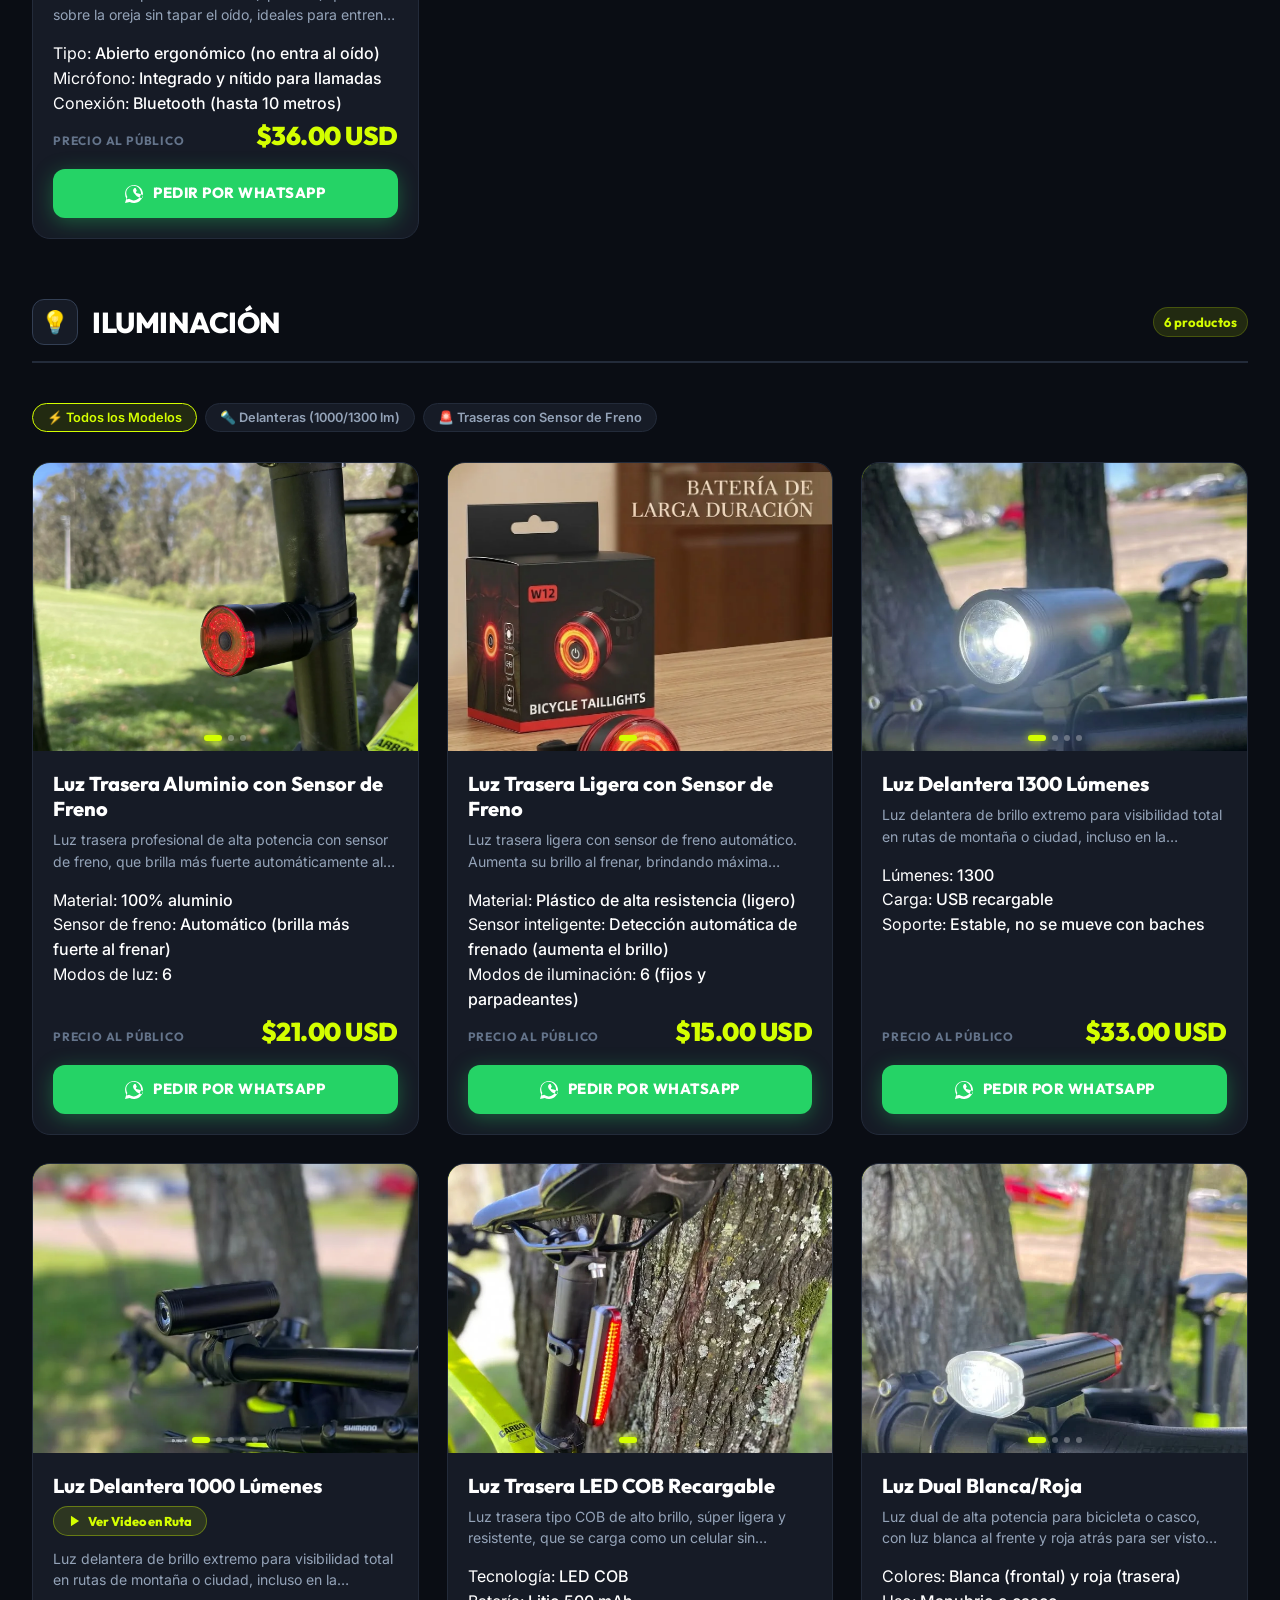
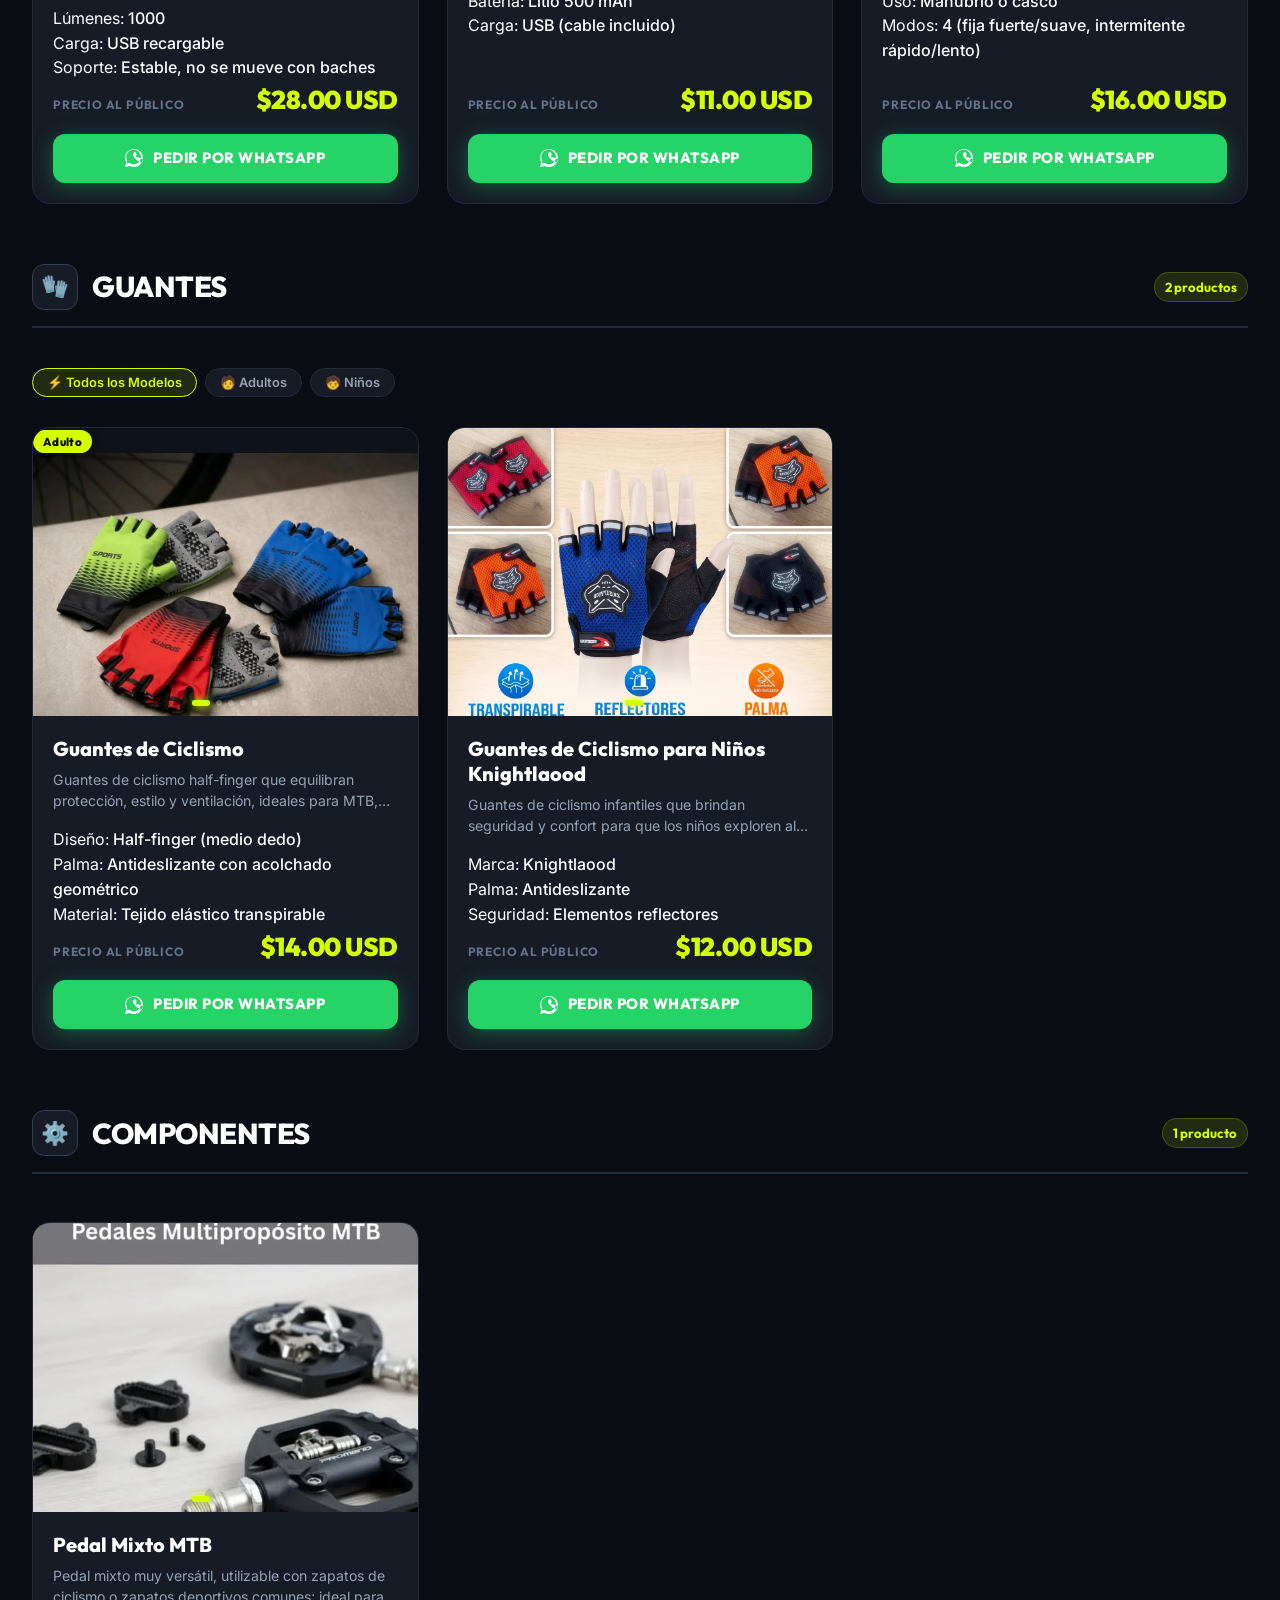
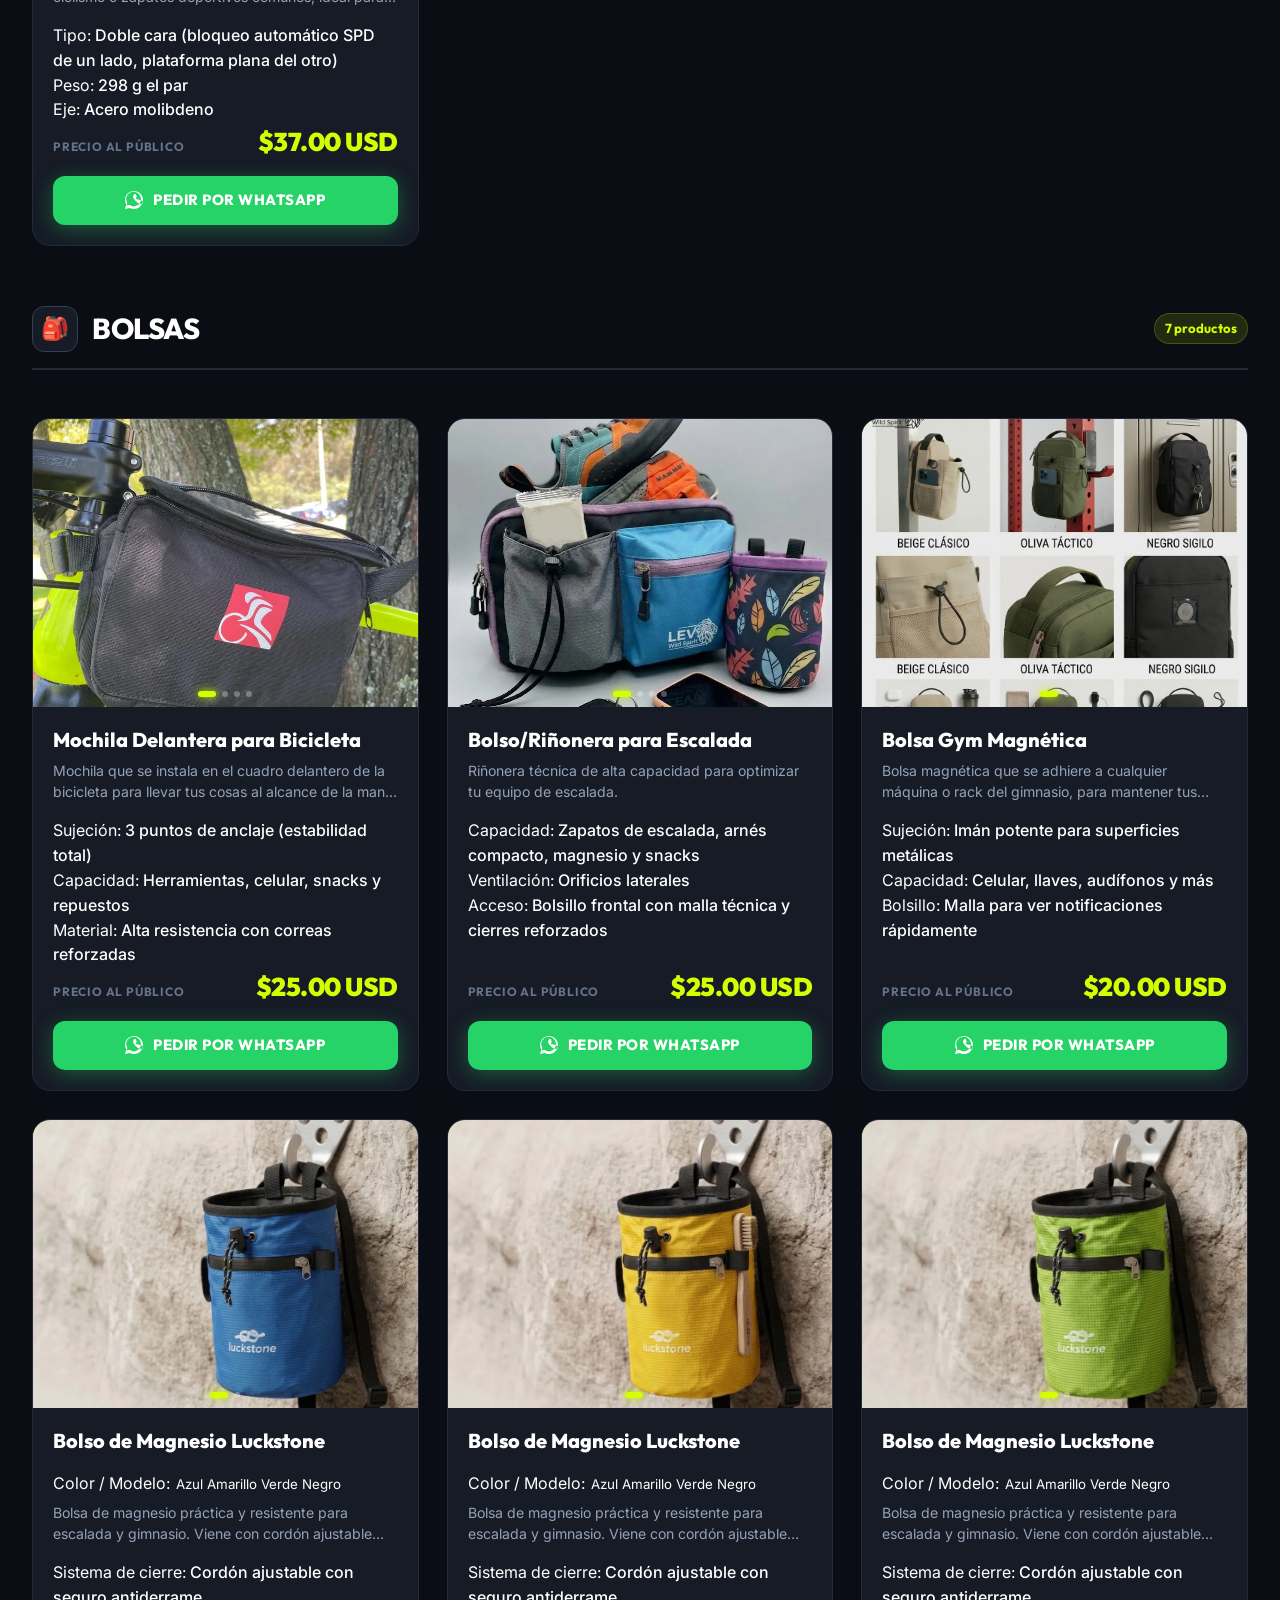
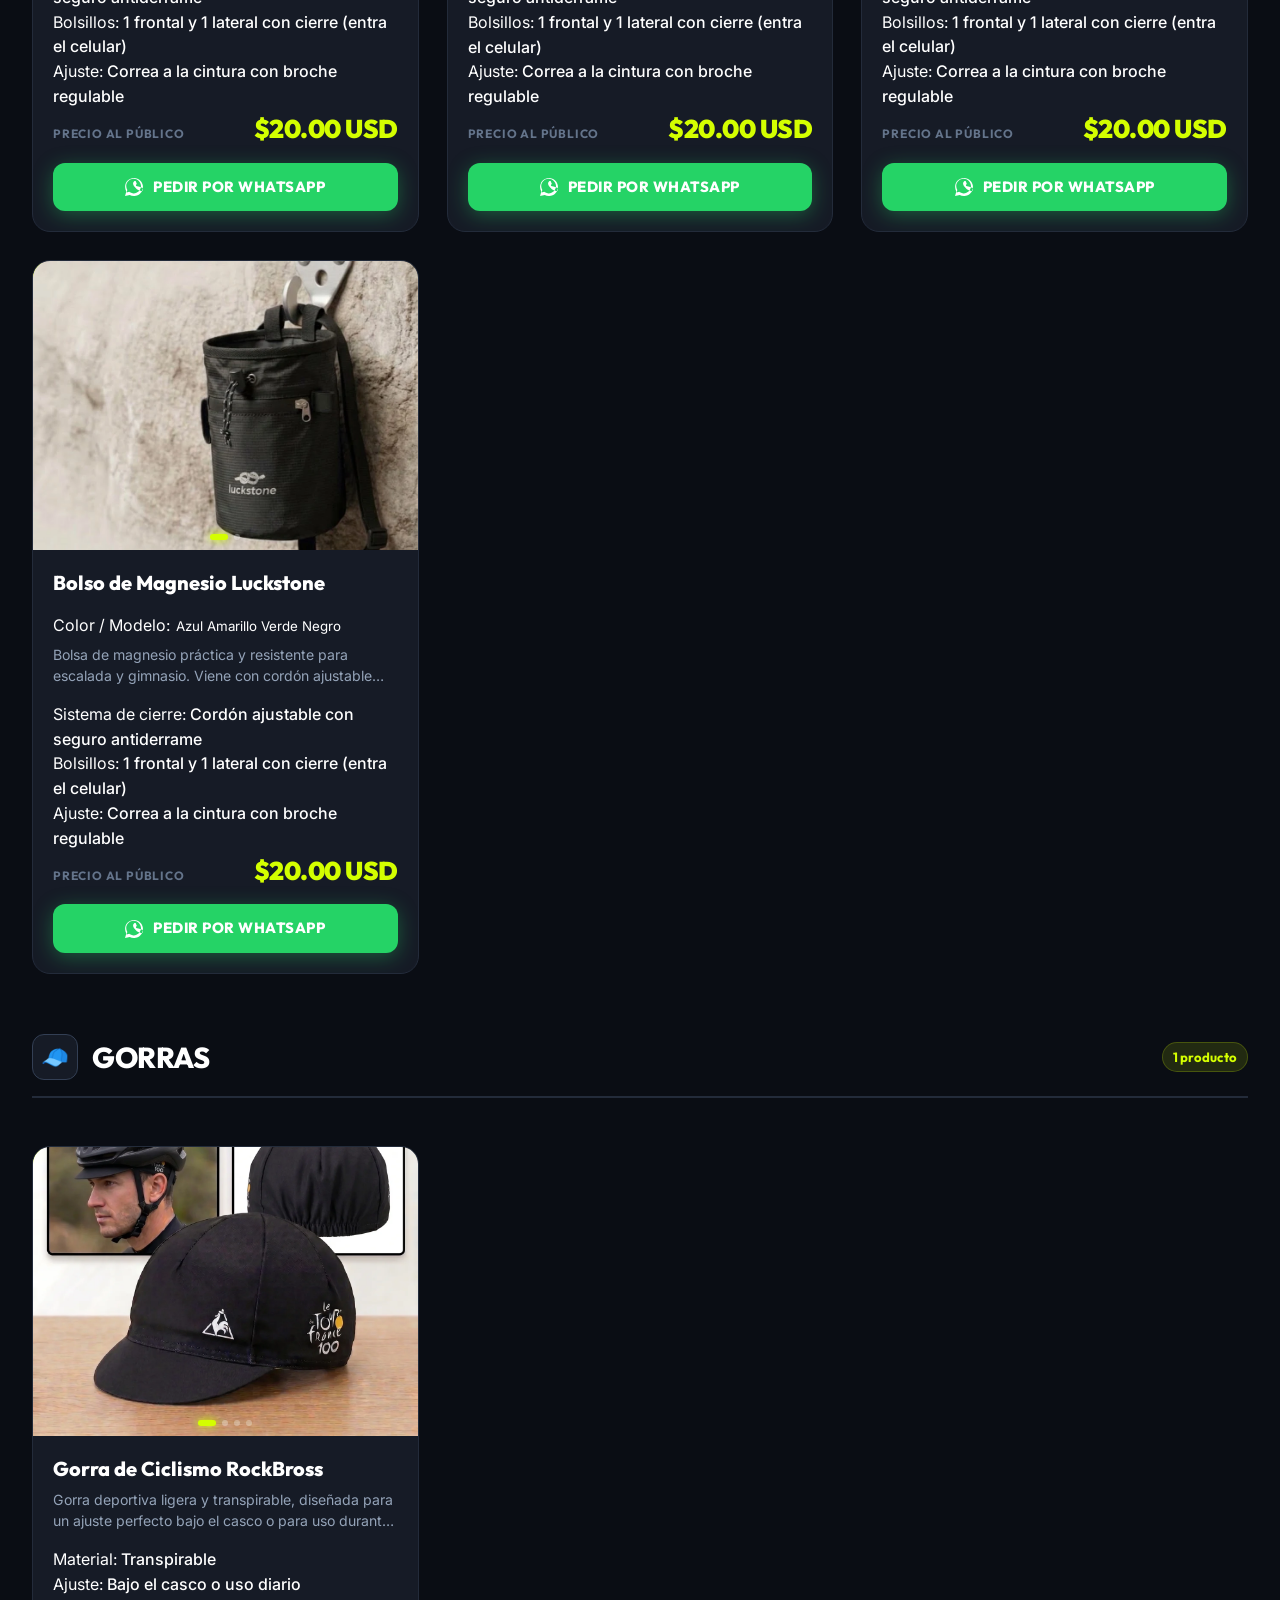
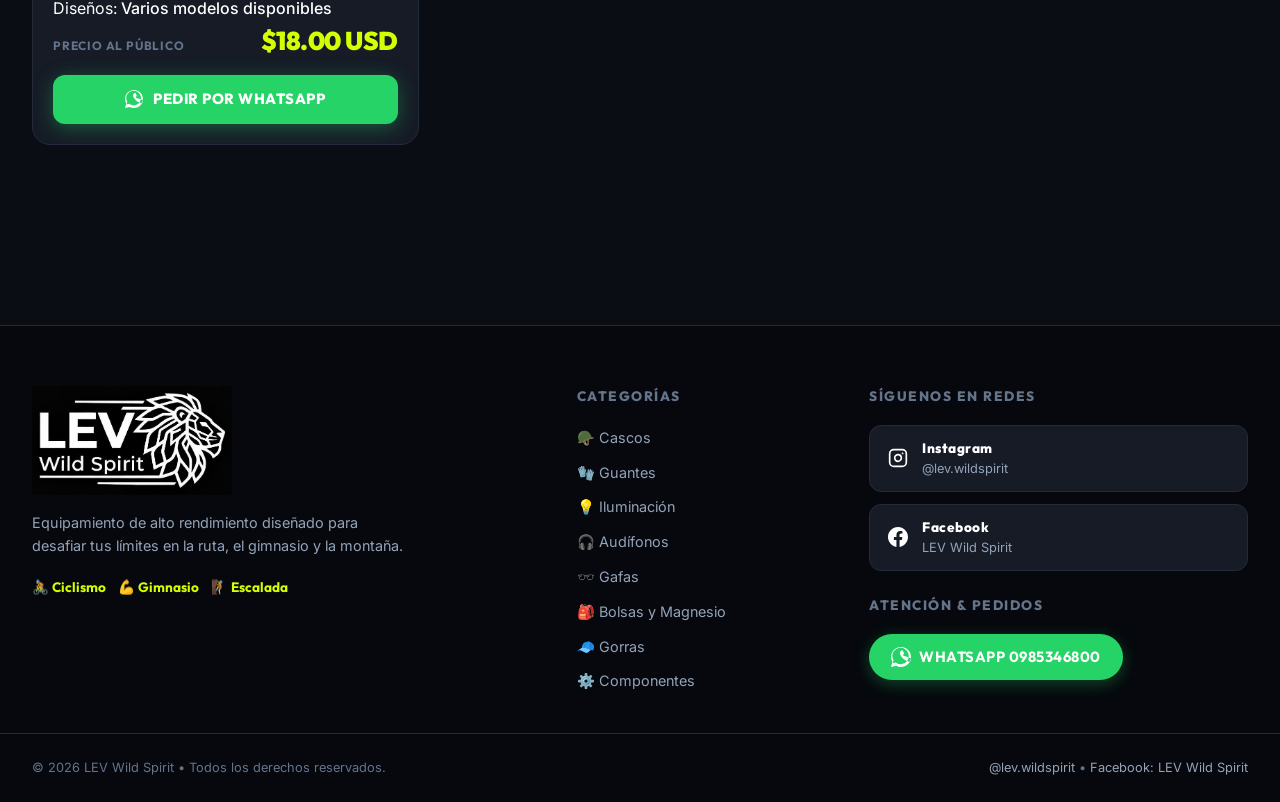
==== commit 30dd6a21: "fix: remover etiquetas de códigos REF de la interfaz y corregir precios de audífonos (H12 a , OpenAi" ====
--- a/index.html
+++ b/index.html
@@ -5,6 +5,7 @@
   <meta name="viewport" content="width=device-width, initial-scale=1.0">
   <title>LEV Wild Spirit | Catálogo Oficial de Equipamiento Deportivo</title>
   <link rel="canonical" href="https://levwild.com/">
+  
   
   
   <!-- SEO & Metatags -->
@@ -182,7 +183,7 @@
         </p>
 
         <!-- Pastillas de Acceso Rápido por Categoría Directa para WhatsApp y Navegación -->
-                        <div class="hero-disciplines-bar animate-fade-in" id="heroCategoryQuickBar">
+                                <div class="hero-disciplines-bar animate-fade-in" id="heroCategoryQuickBar">
           <a href="/cascos/" class="hero-quick-tag" data-cat="cascos">
             <span class="icon">🪖</span>
             <span class="label">Cascos</span>
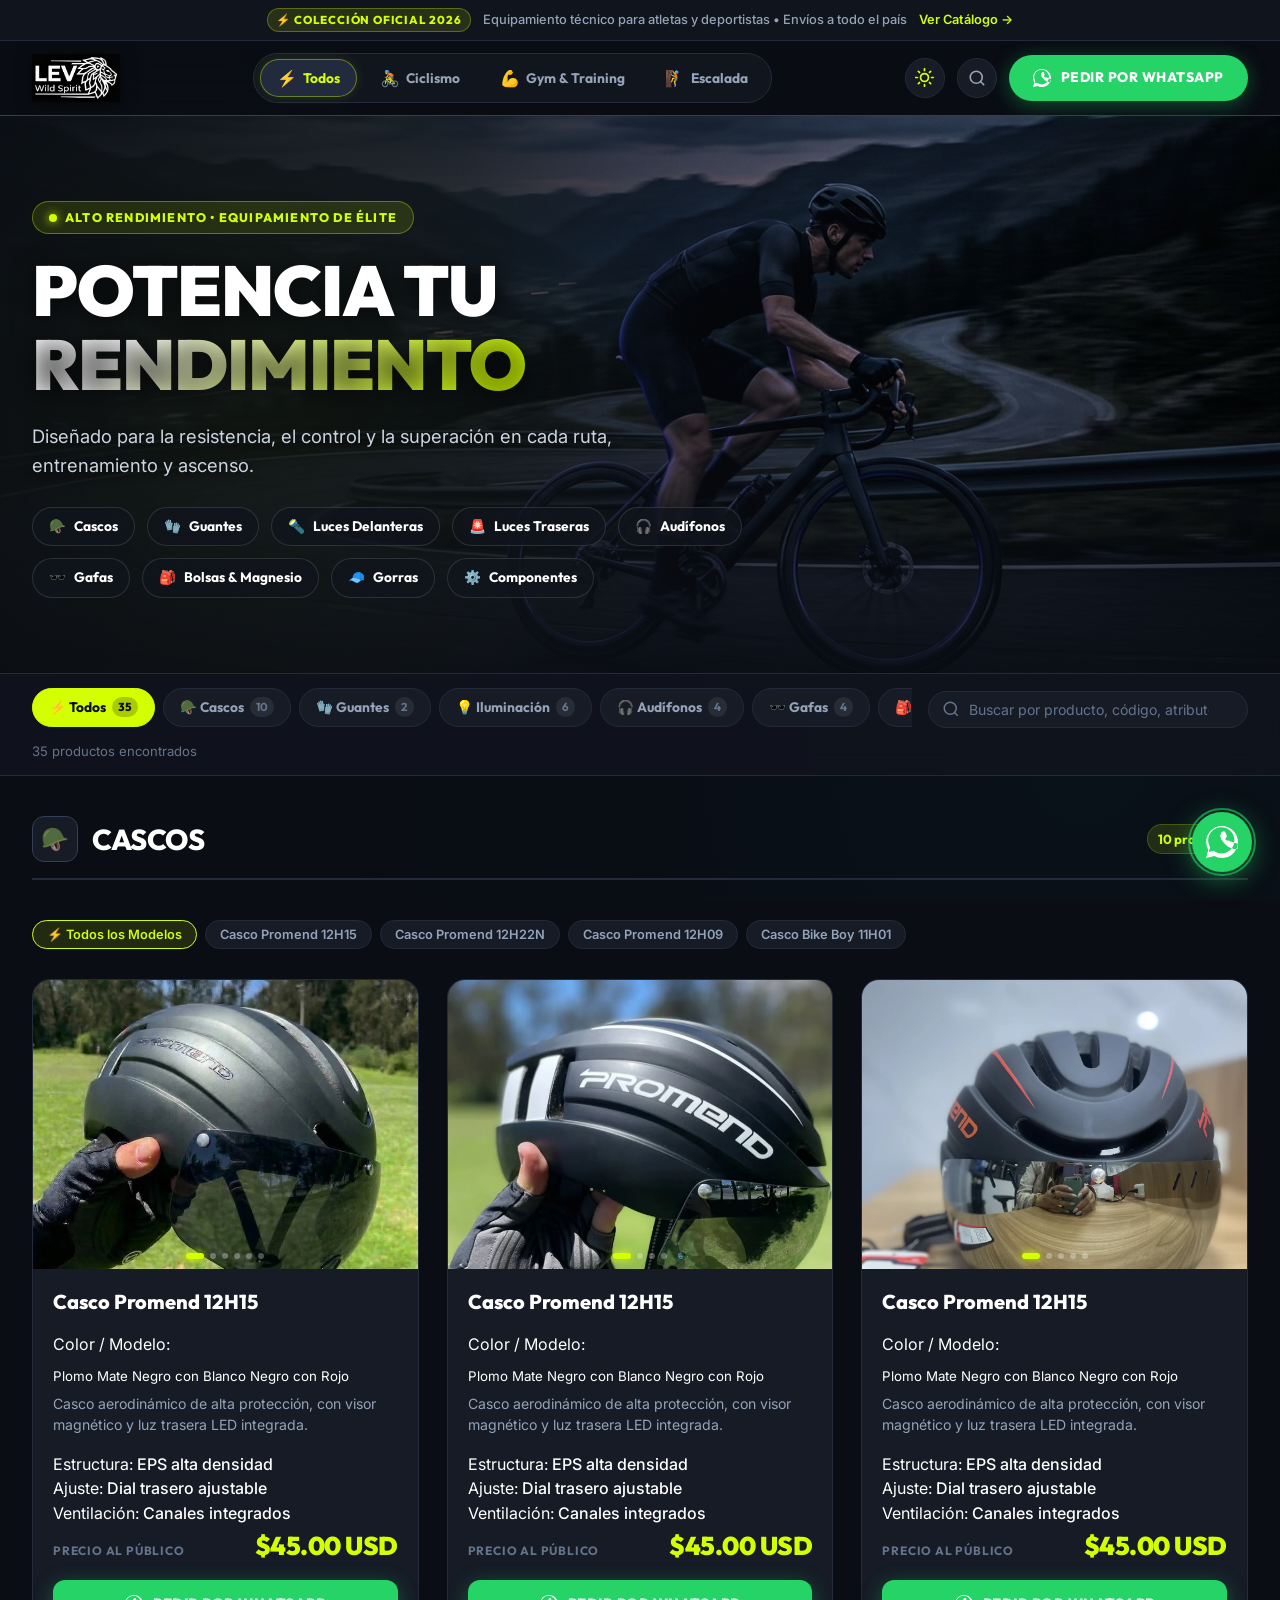
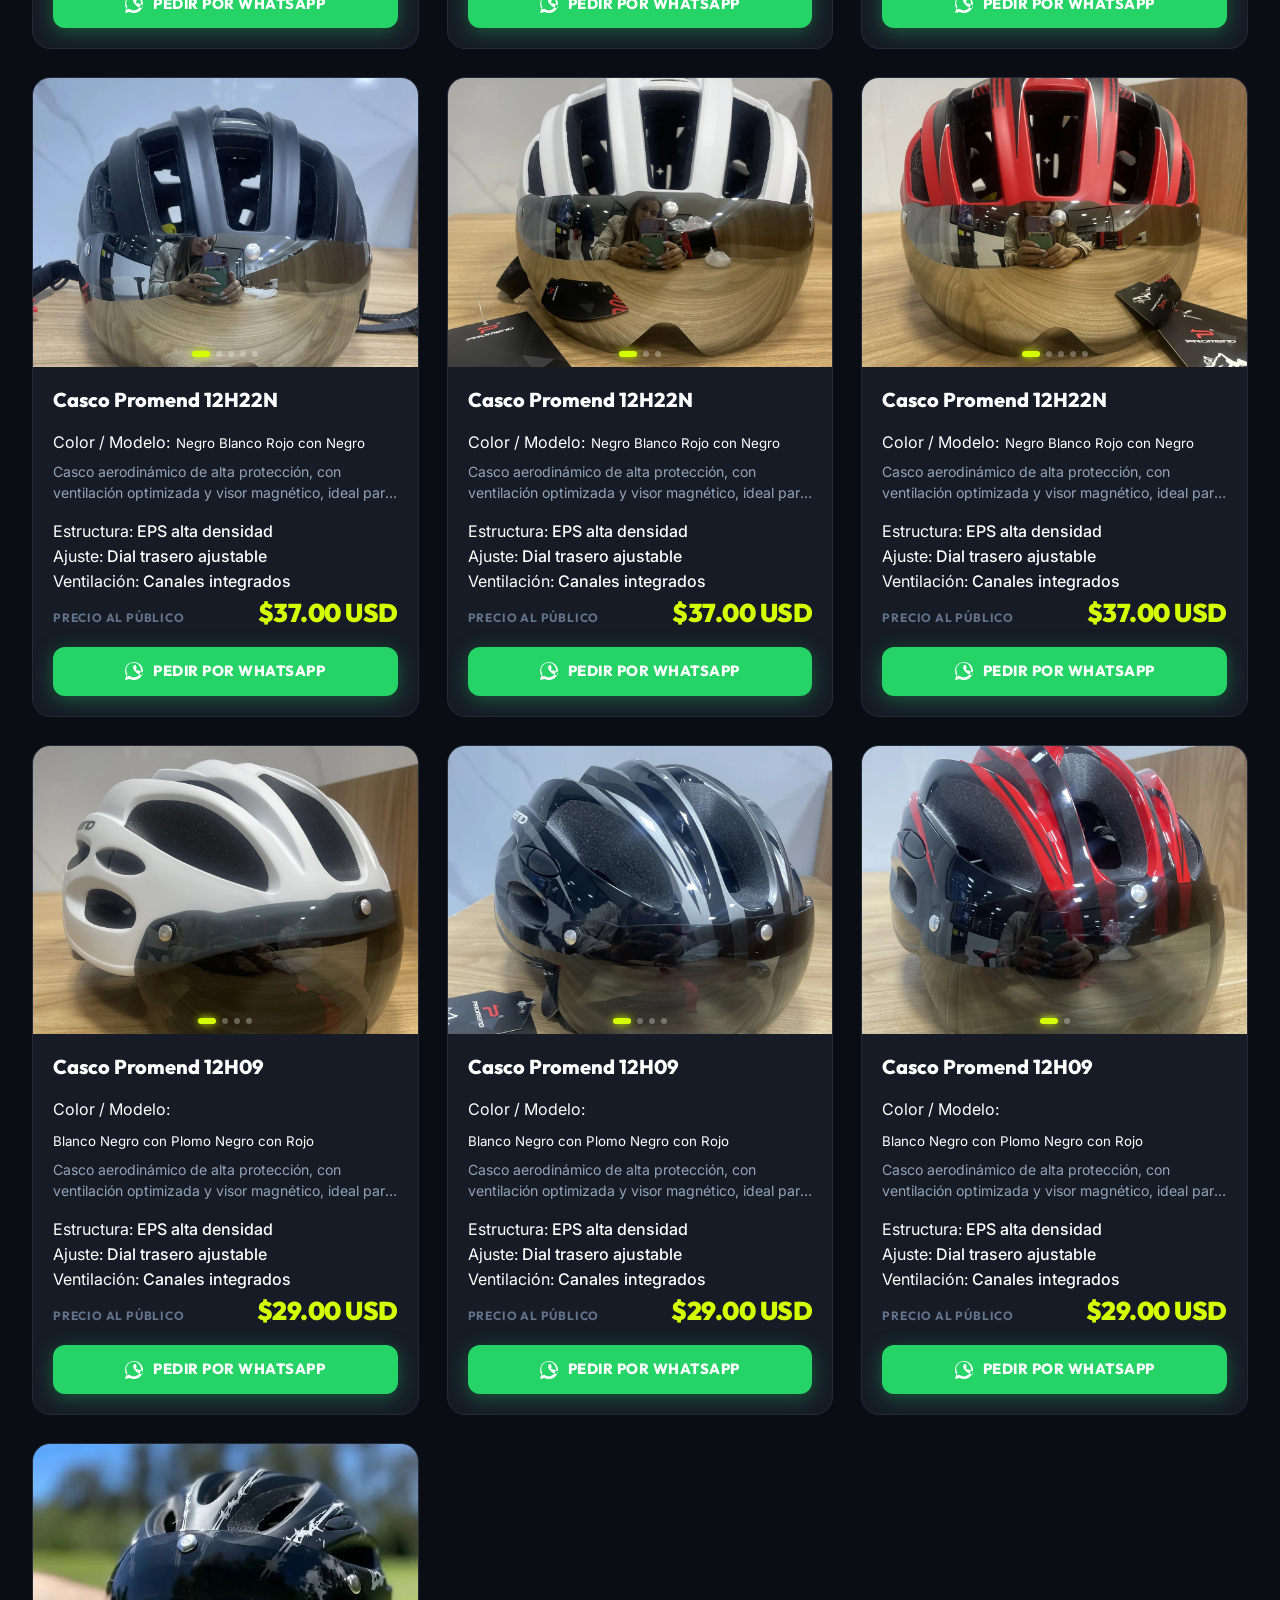
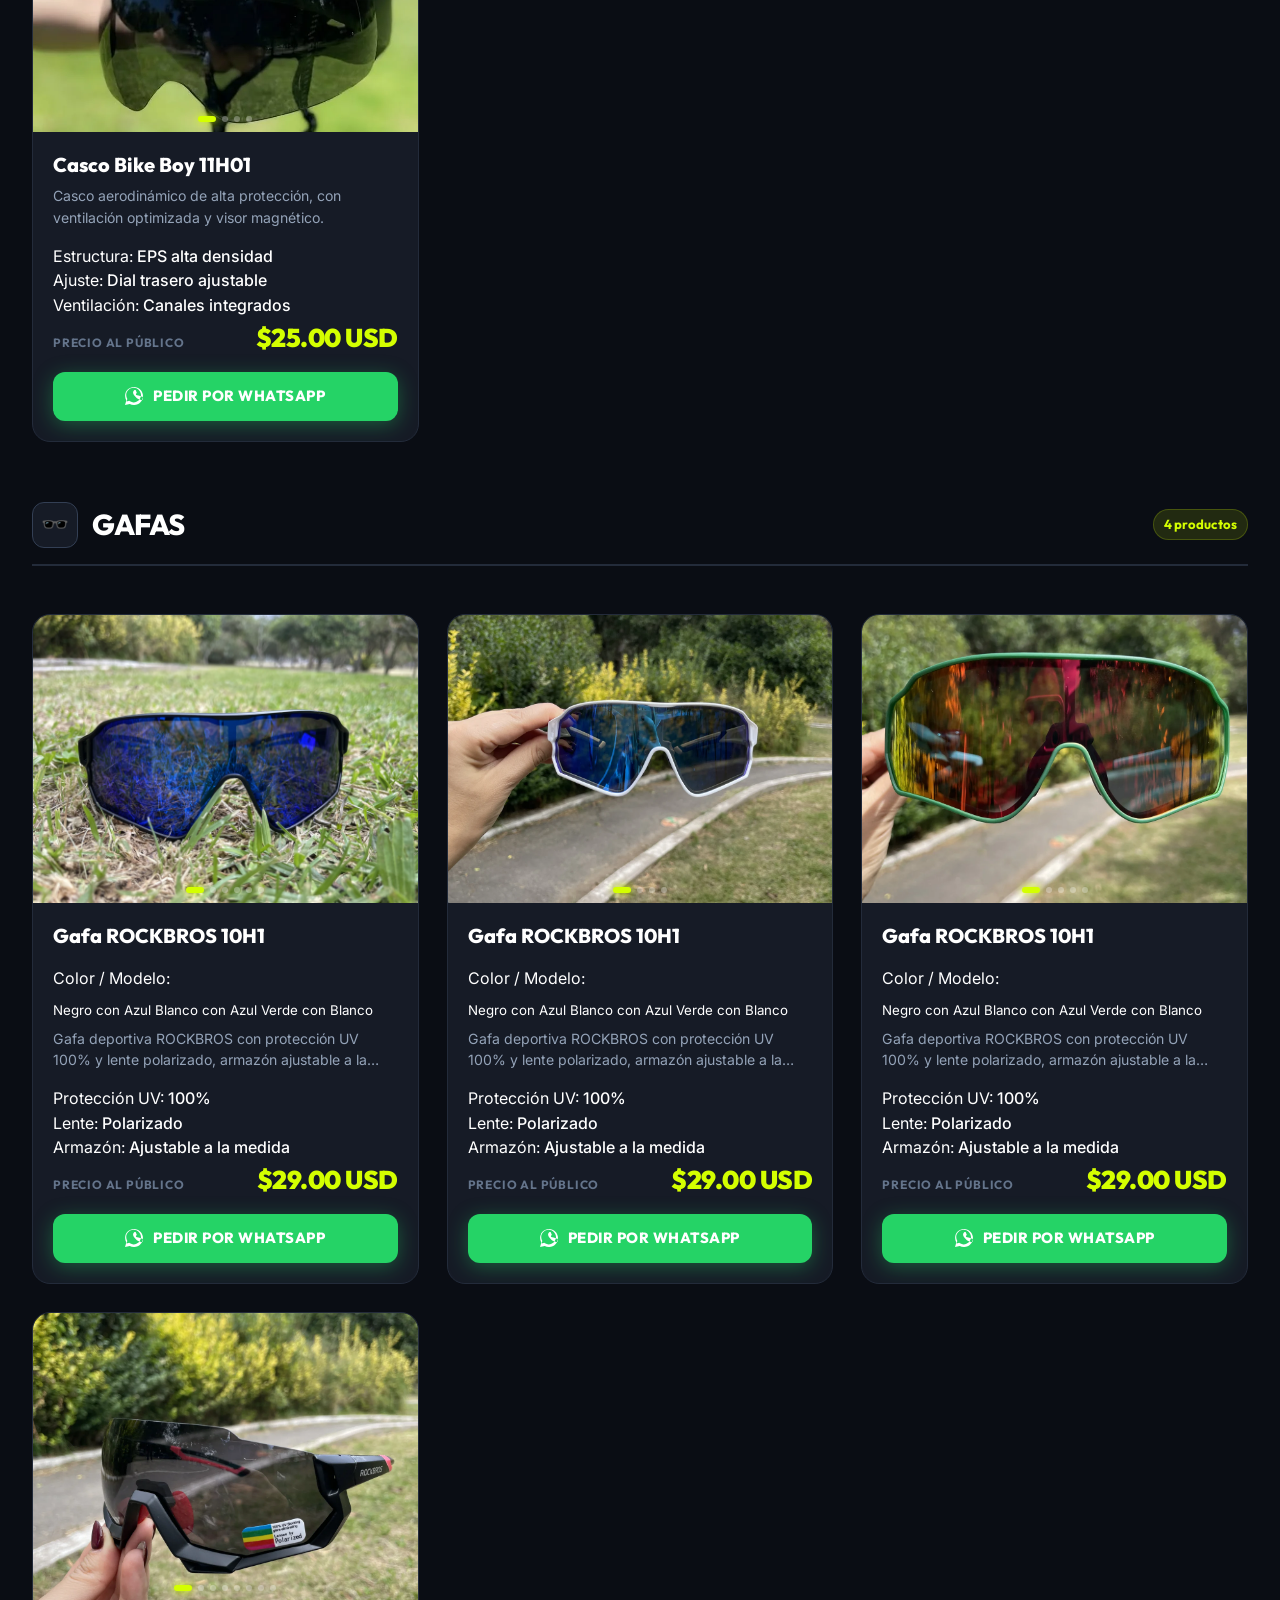
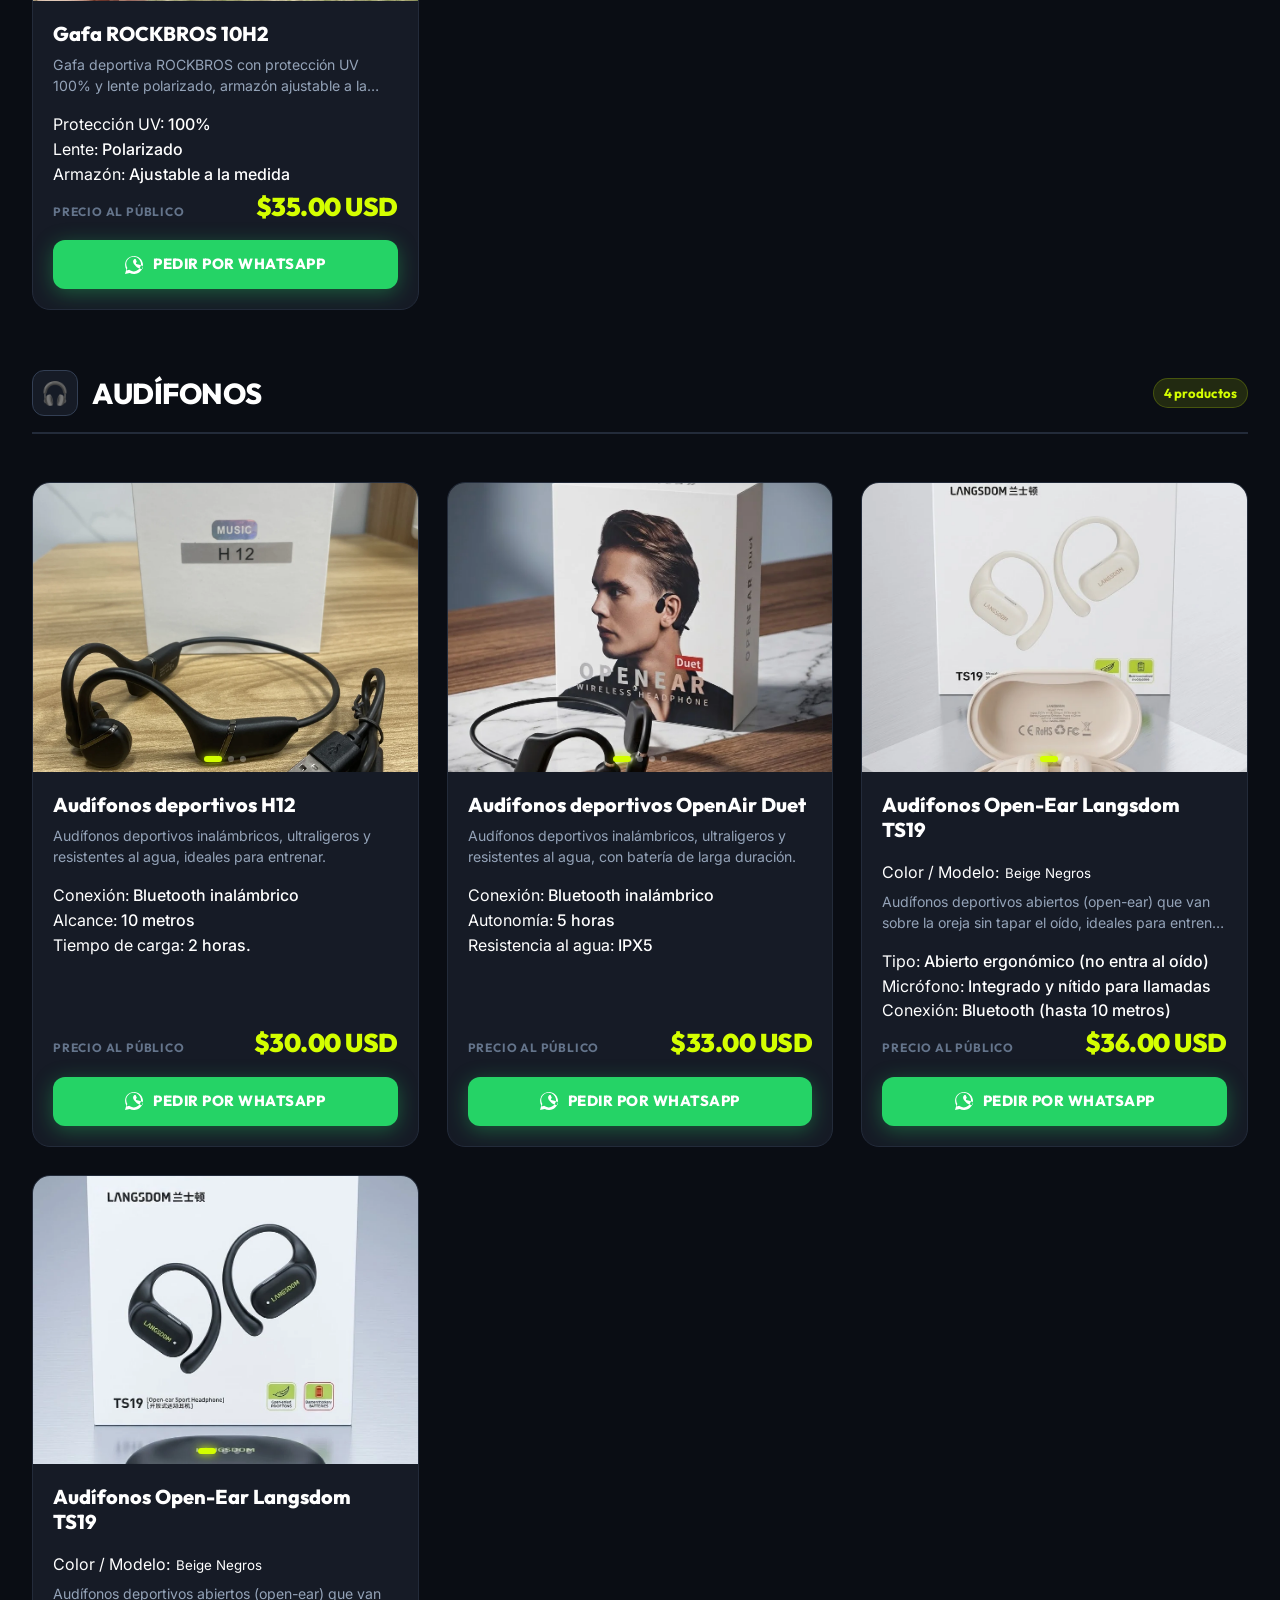
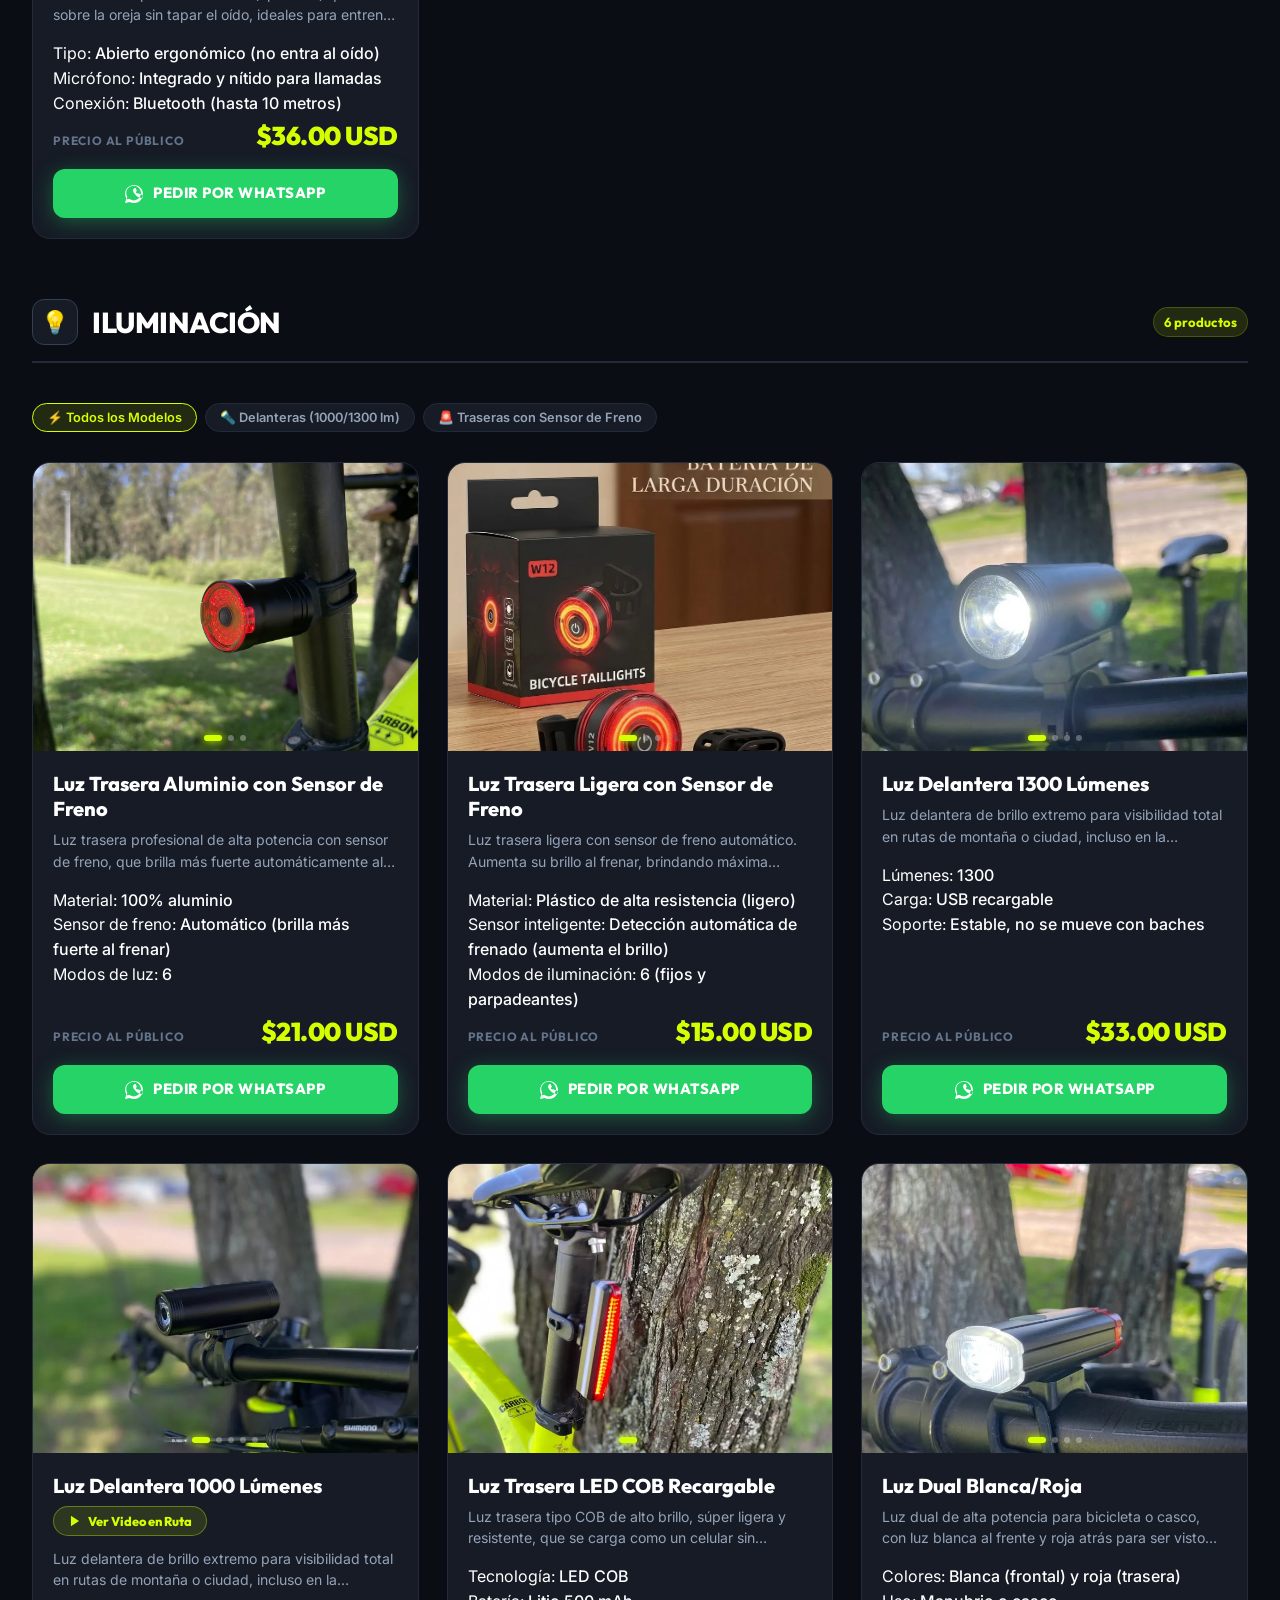
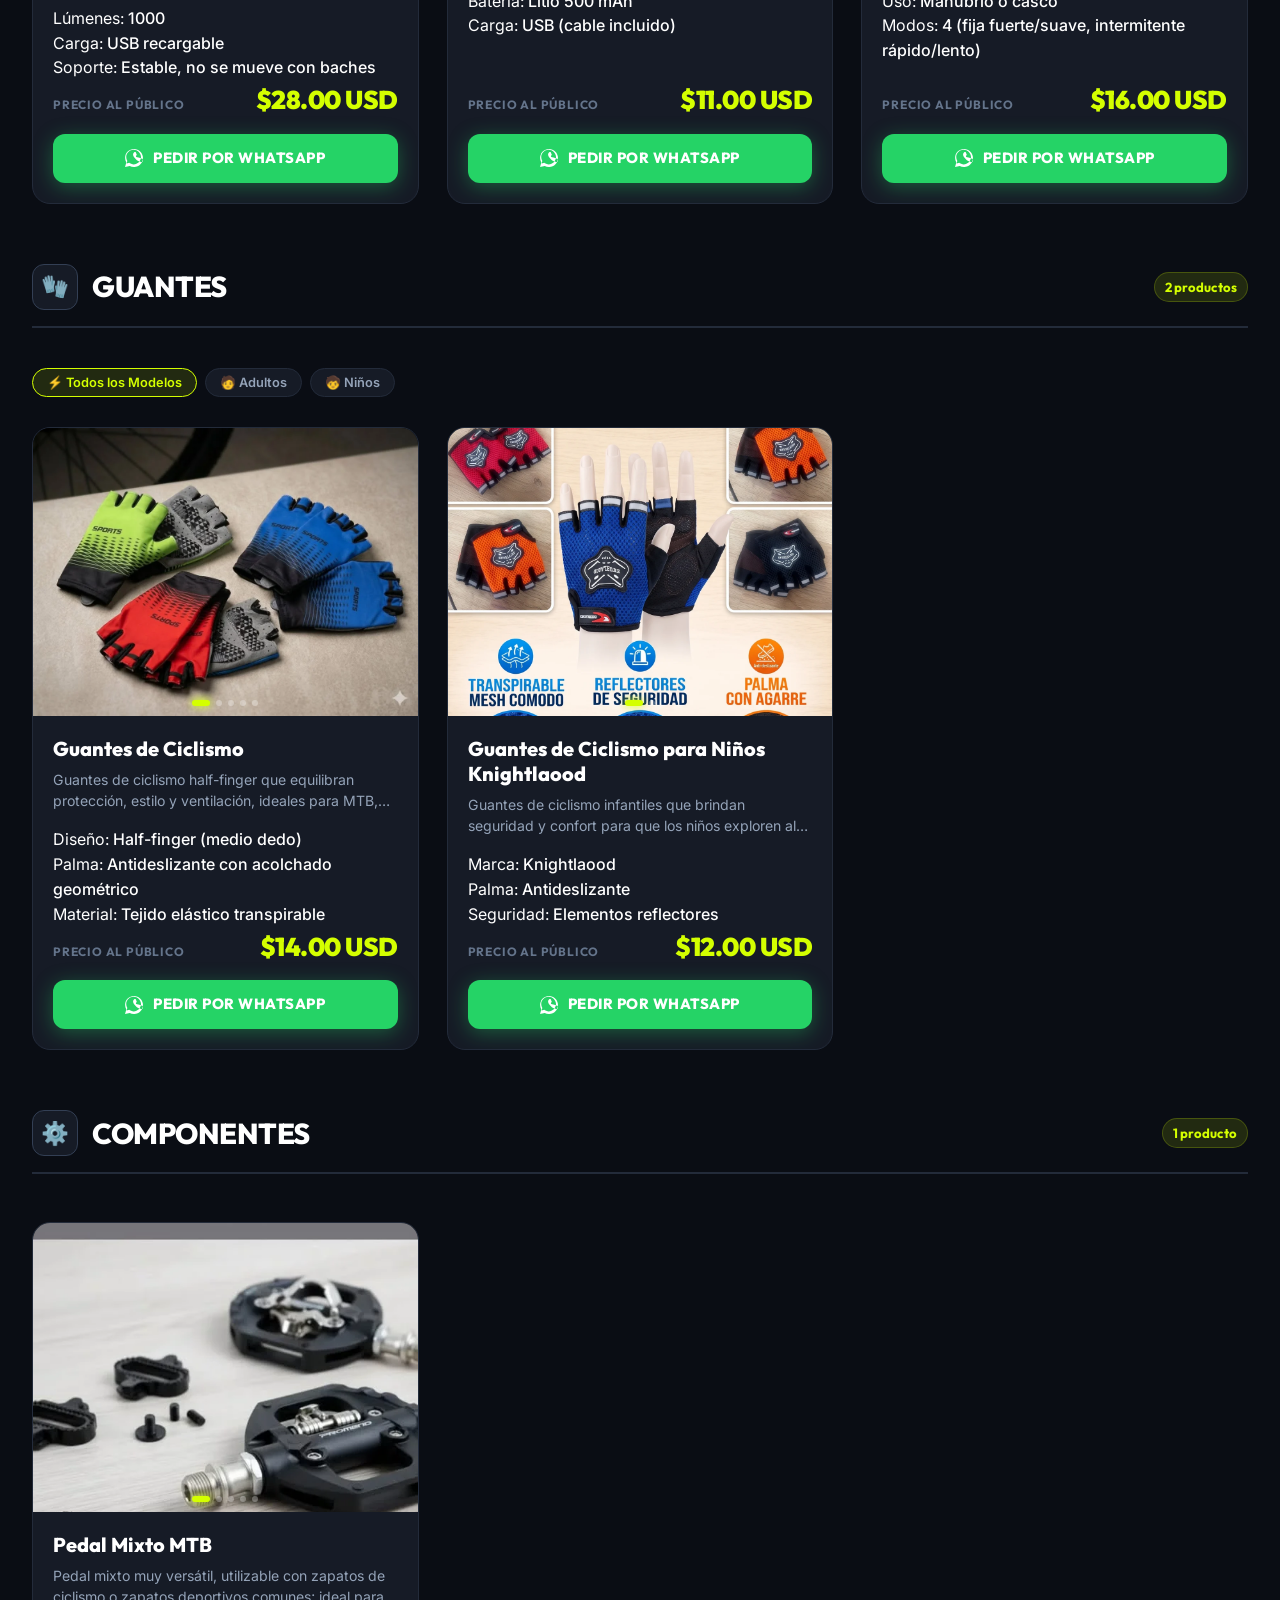
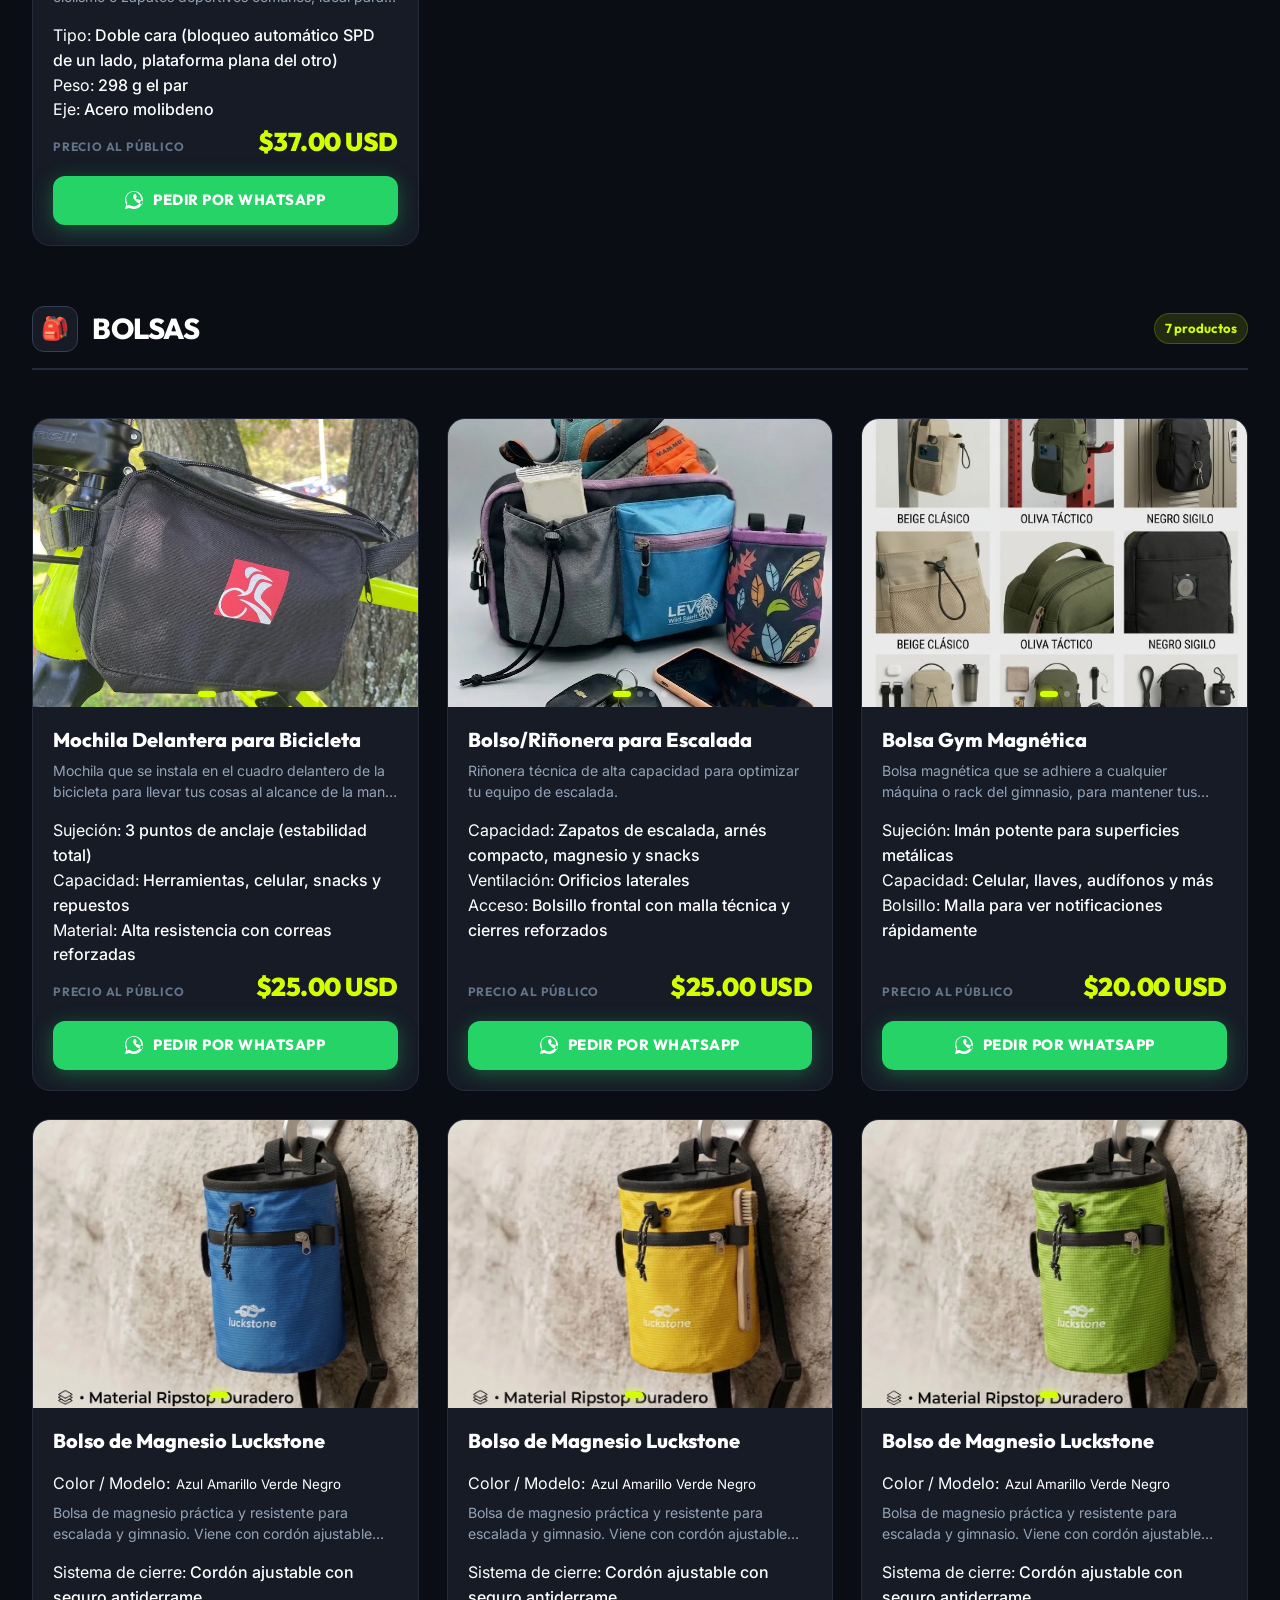
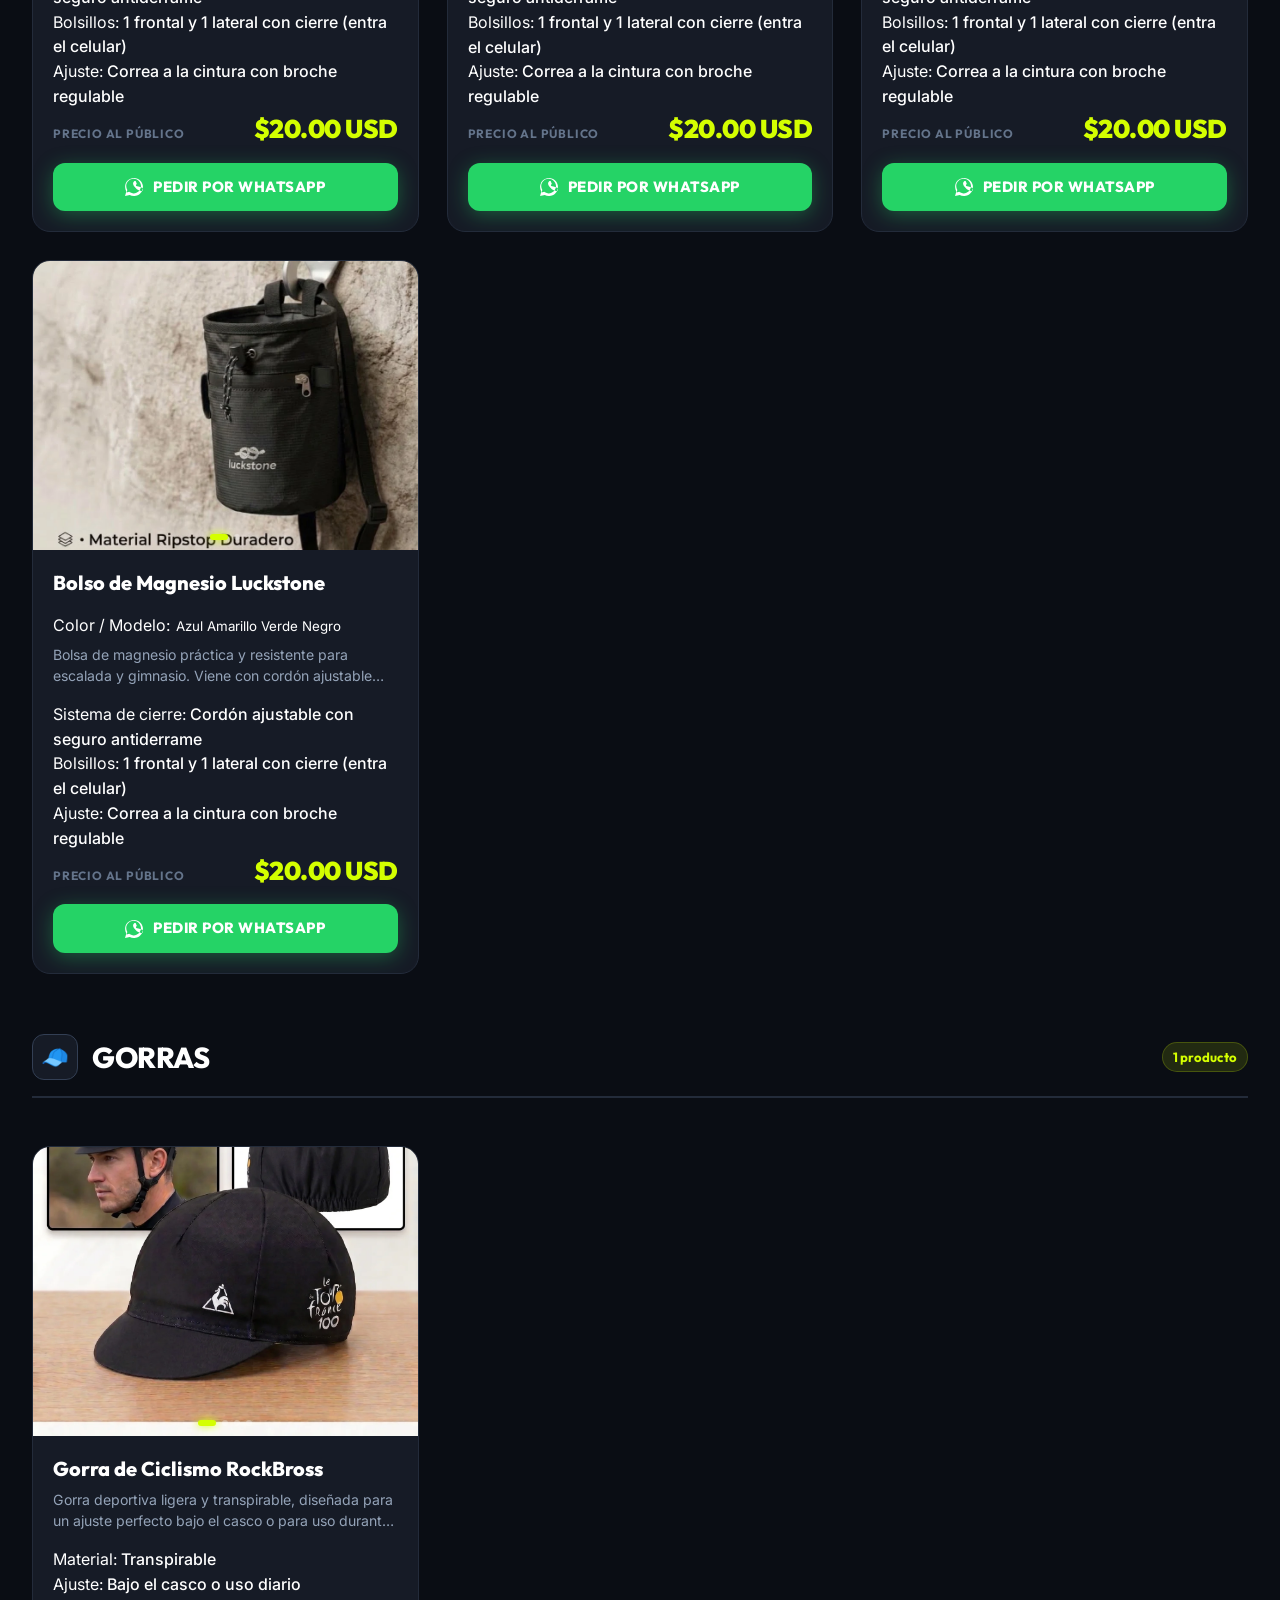
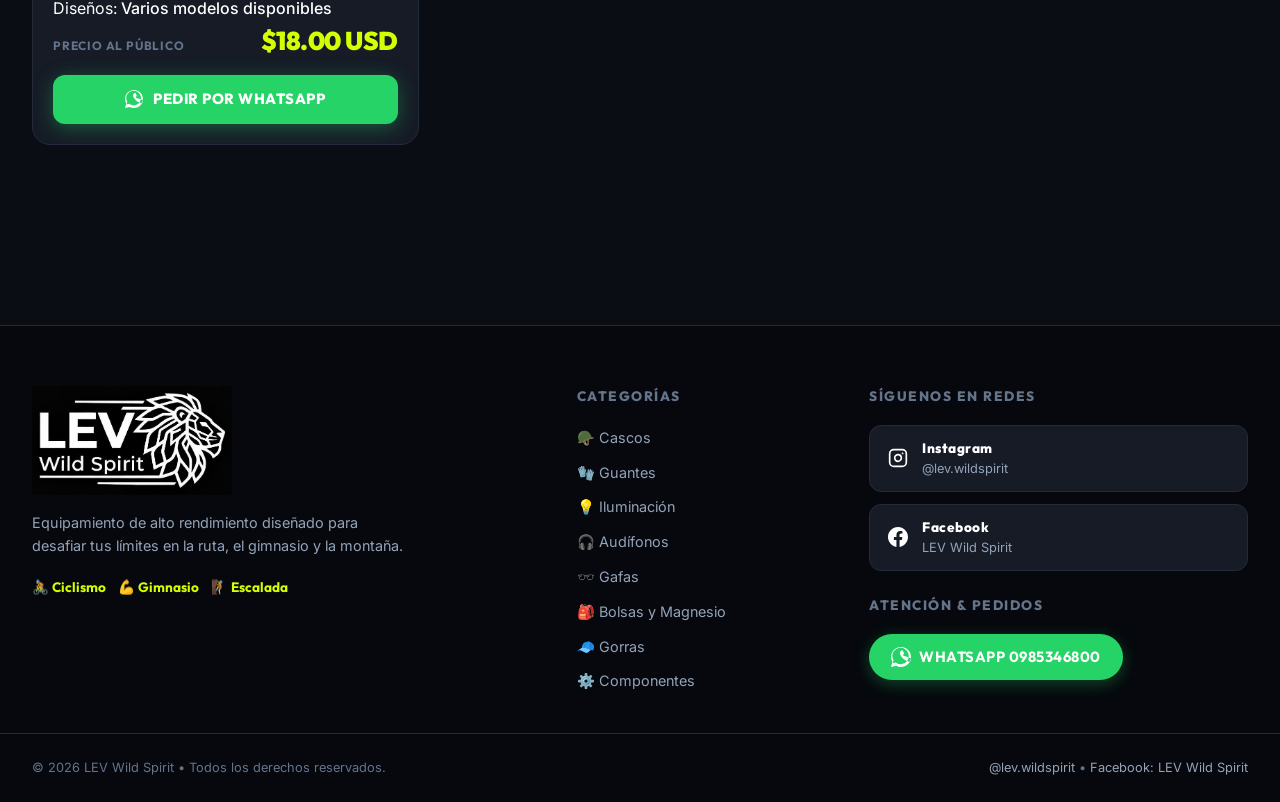
==== commit ae3cfea3: "fix: remover etiquetas flotantes de color/variante sobre las fotos de las tarjetas y modales" ====
--- a/index.html
+++ b/index.html
@@ -5,6 +5,7 @@
   <meta name="viewport" content="width=device-width, initial-scale=1.0">
   <title>LEV Wild Spirit | Catálogo Oficial de Equipamiento Deportivo</title>
   <link rel="canonical" href="https://levwild.com/">
+  
   
   
   
@@ -183,7 +184,7 @@
         </p>
 
         <!-- Pastillas de Acceso Rápido por Categoría Directa para WhatsApp y Navegación -->
-                                <div class="hero-disciplines-bar animate-fade-in" id="heroCategoryQuickBar">
+                                        <div class="hero-disciplines-bar animate-fade-in" id="heroCategoryQuickBar">
           <a href="/cascos/" class="hero-quick-tag" data-cat="cascos">
             <span class="icon">🪖</span>
             <span class="label">Cascos</span>
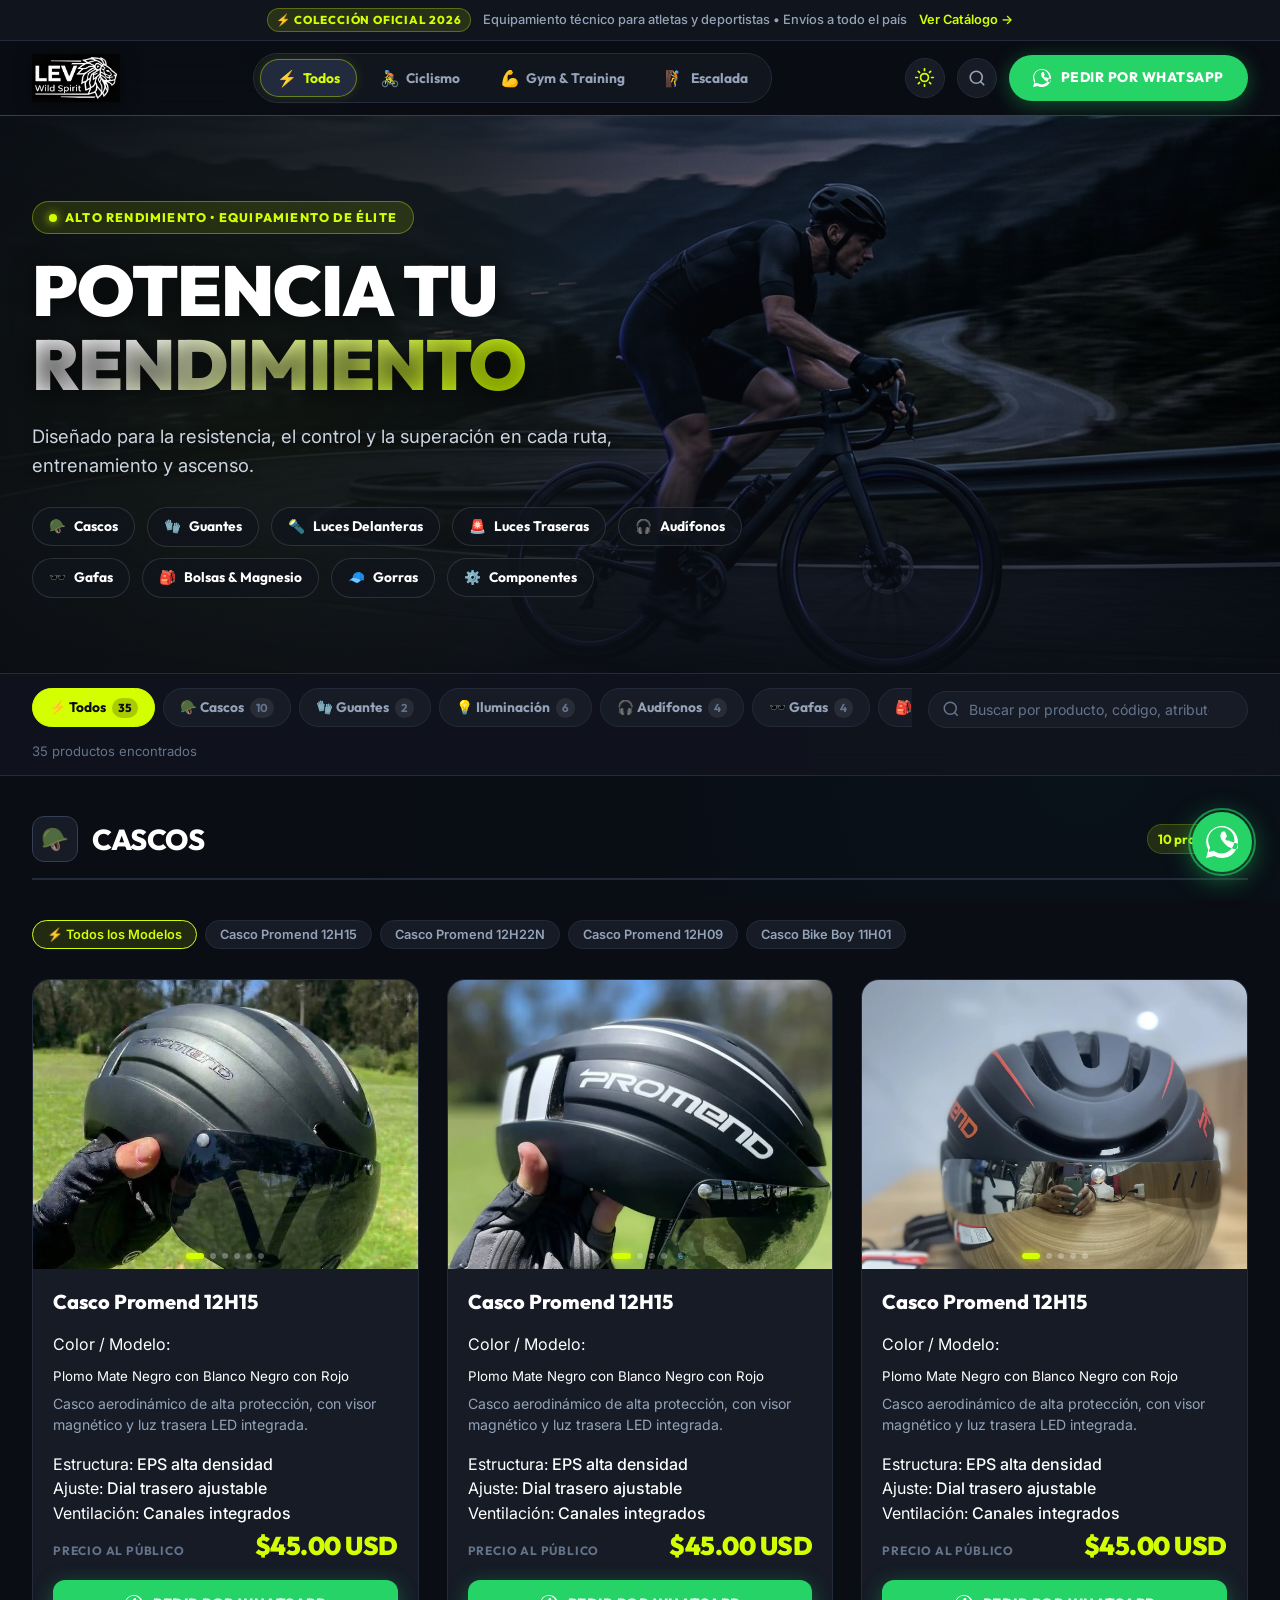
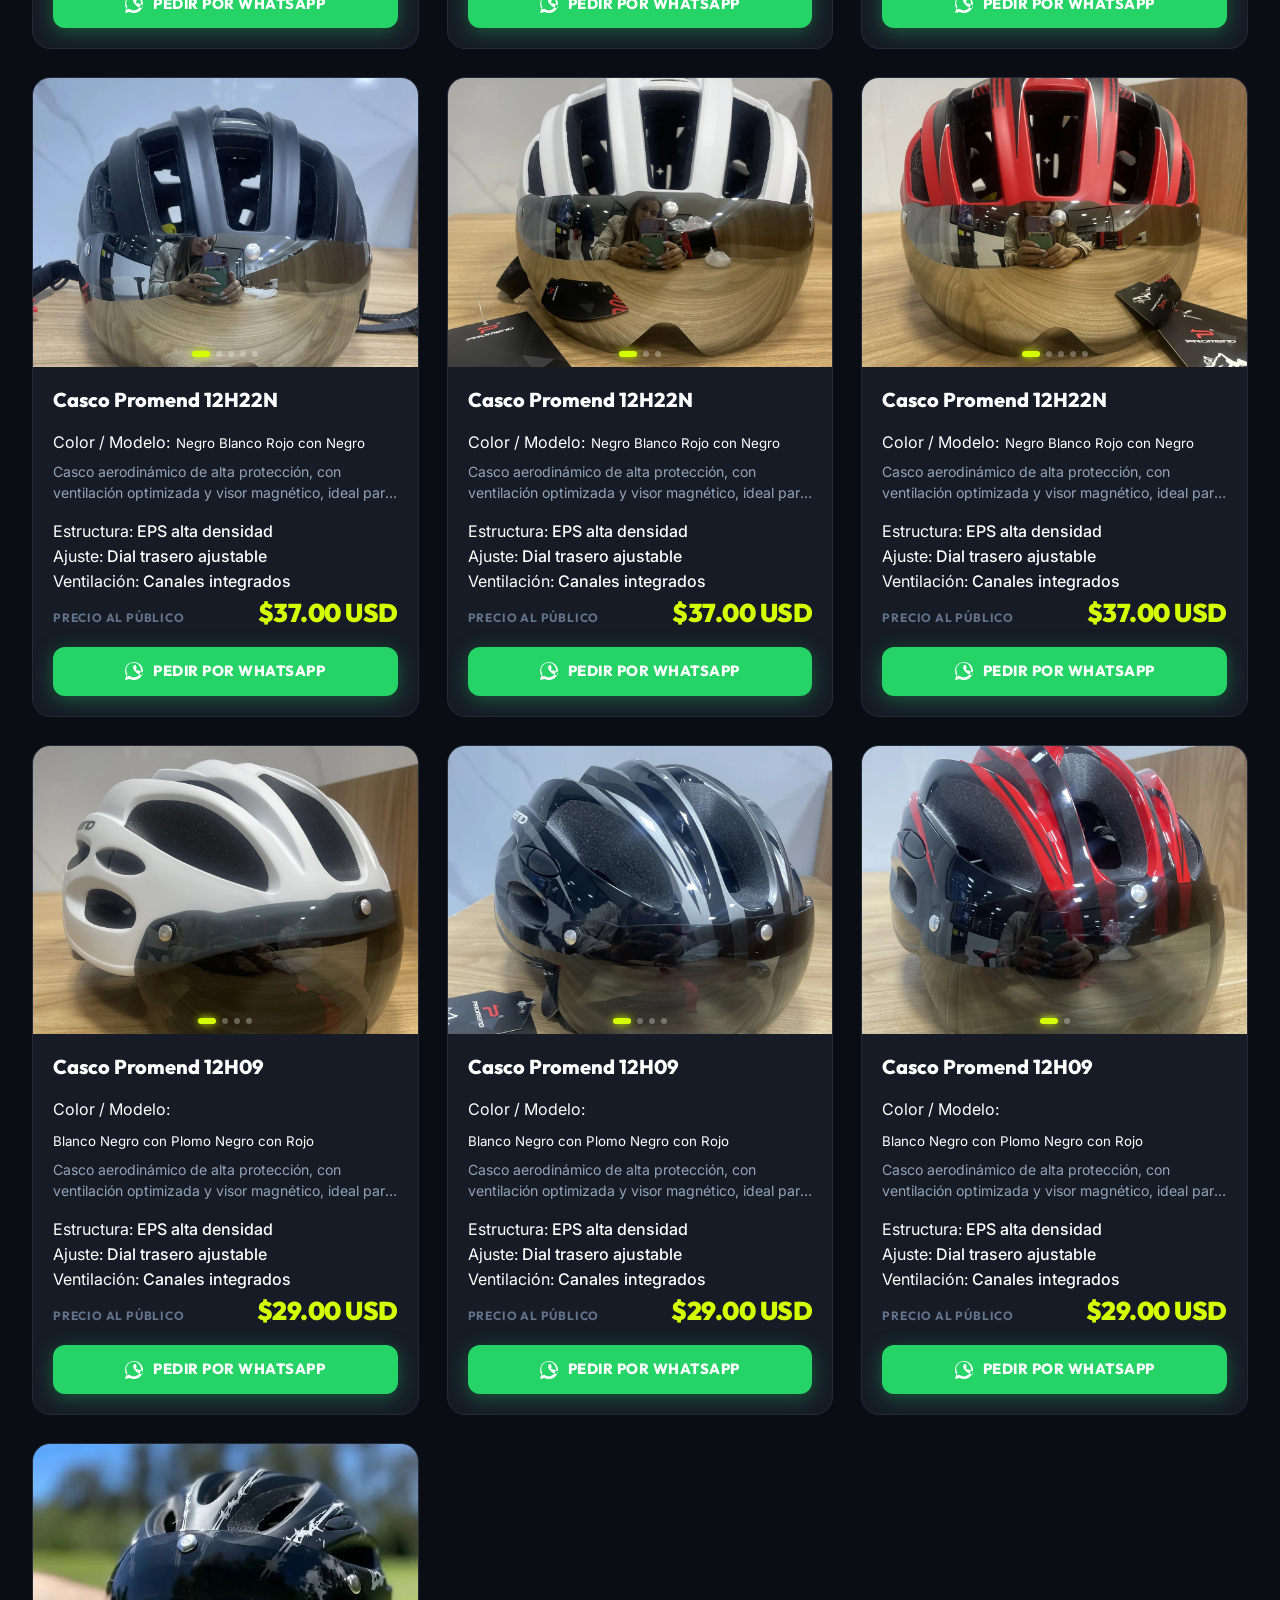
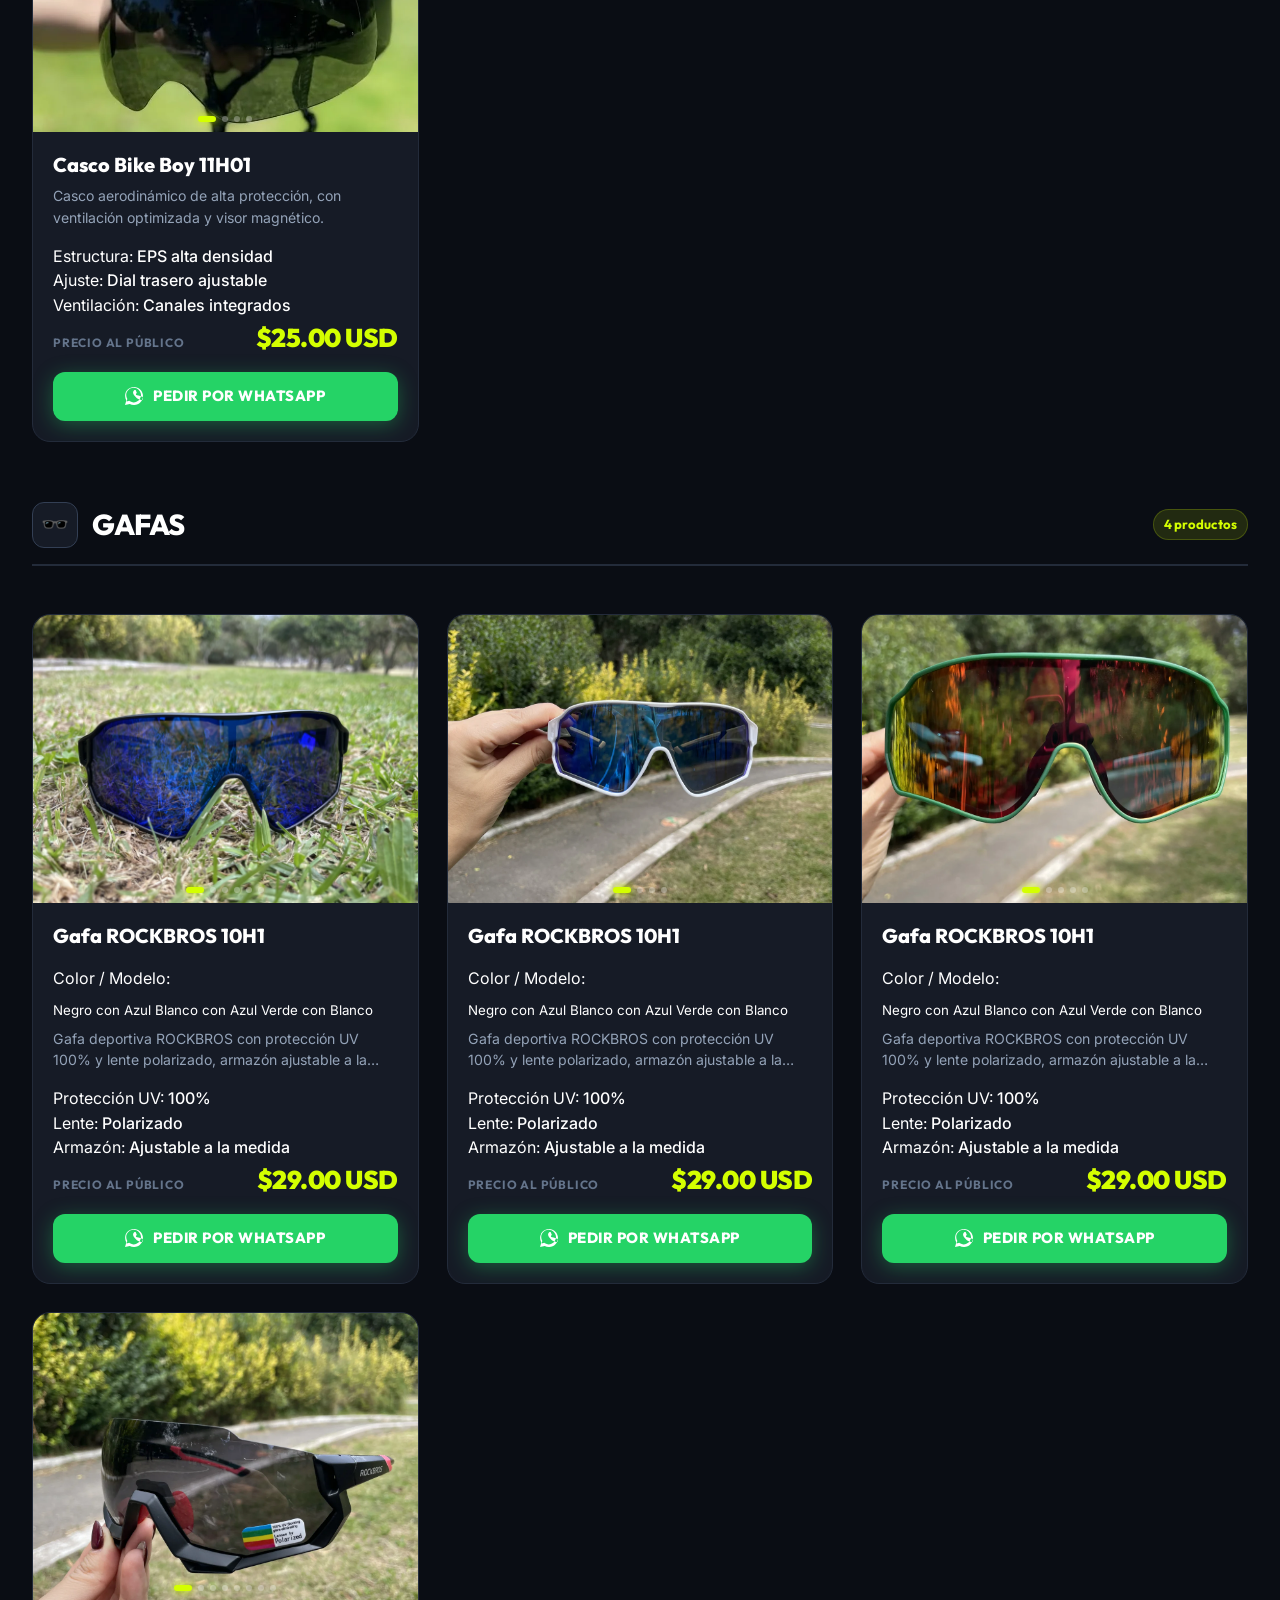
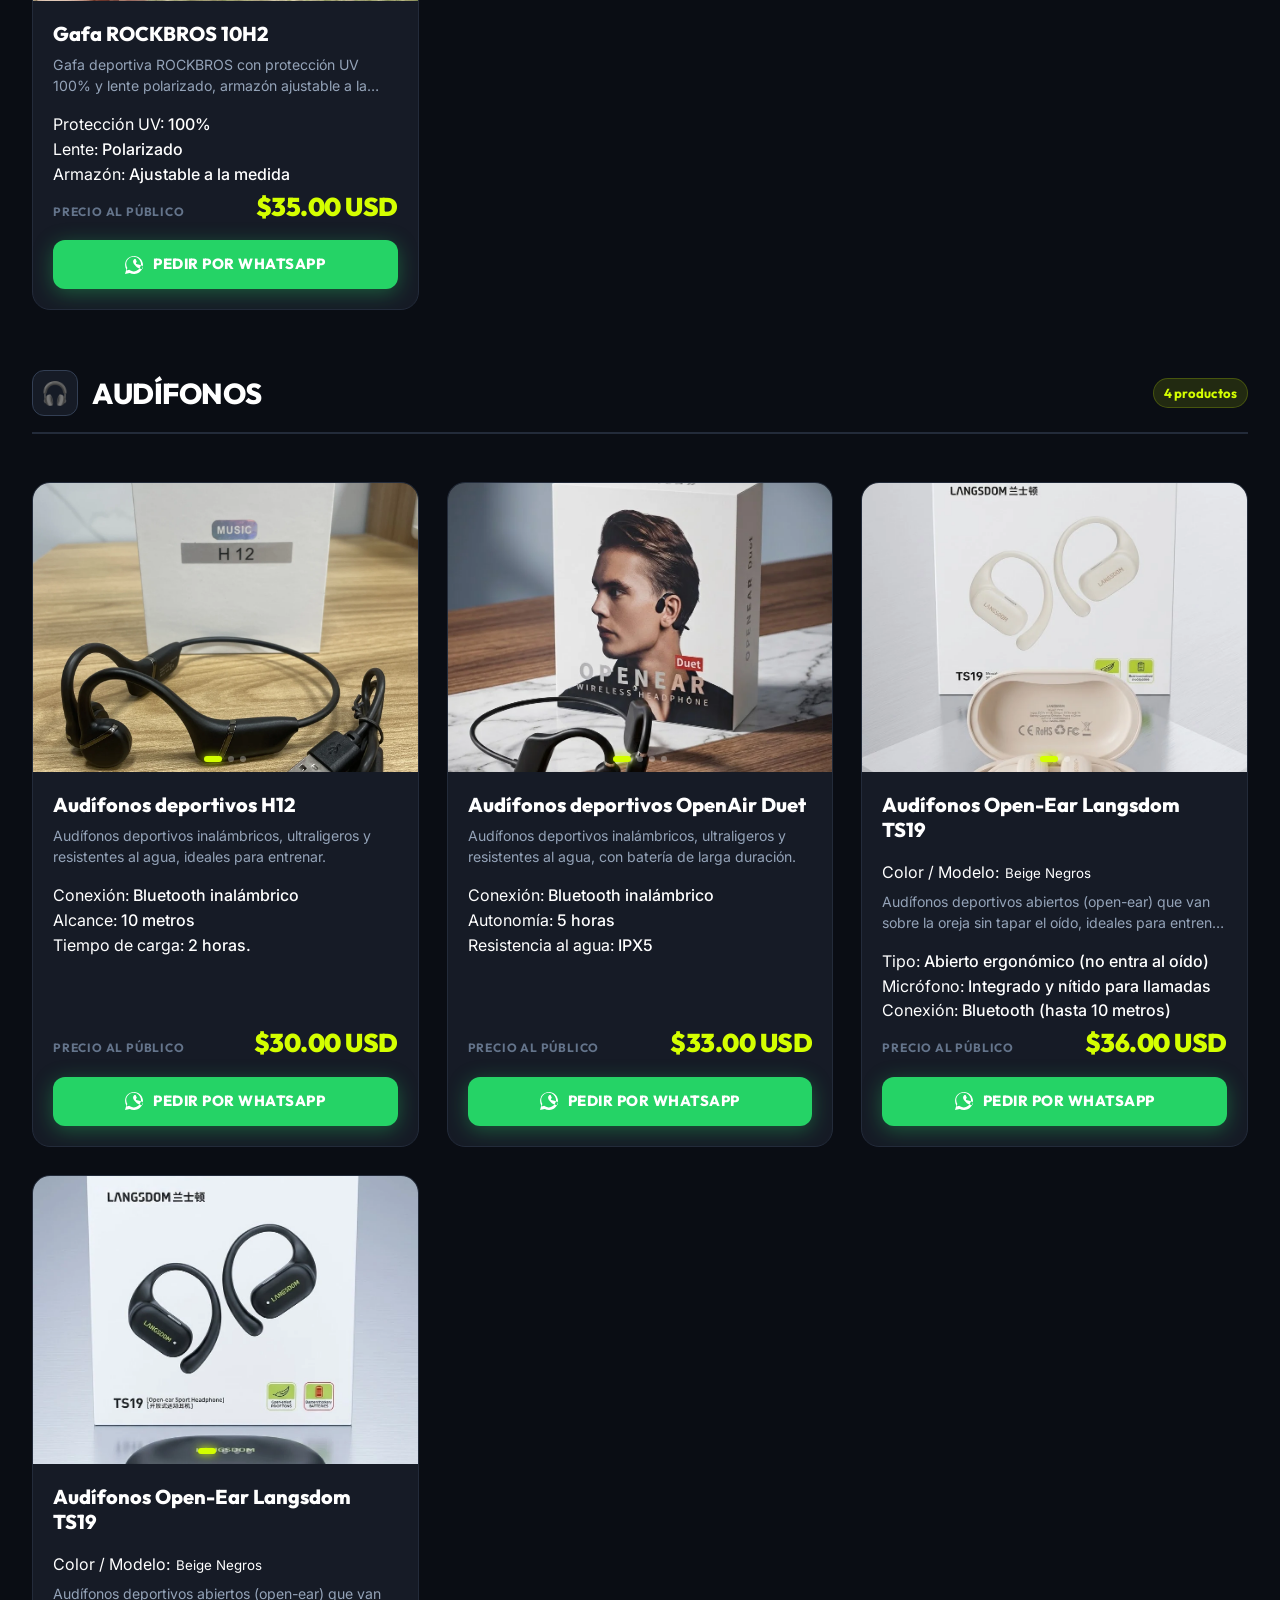
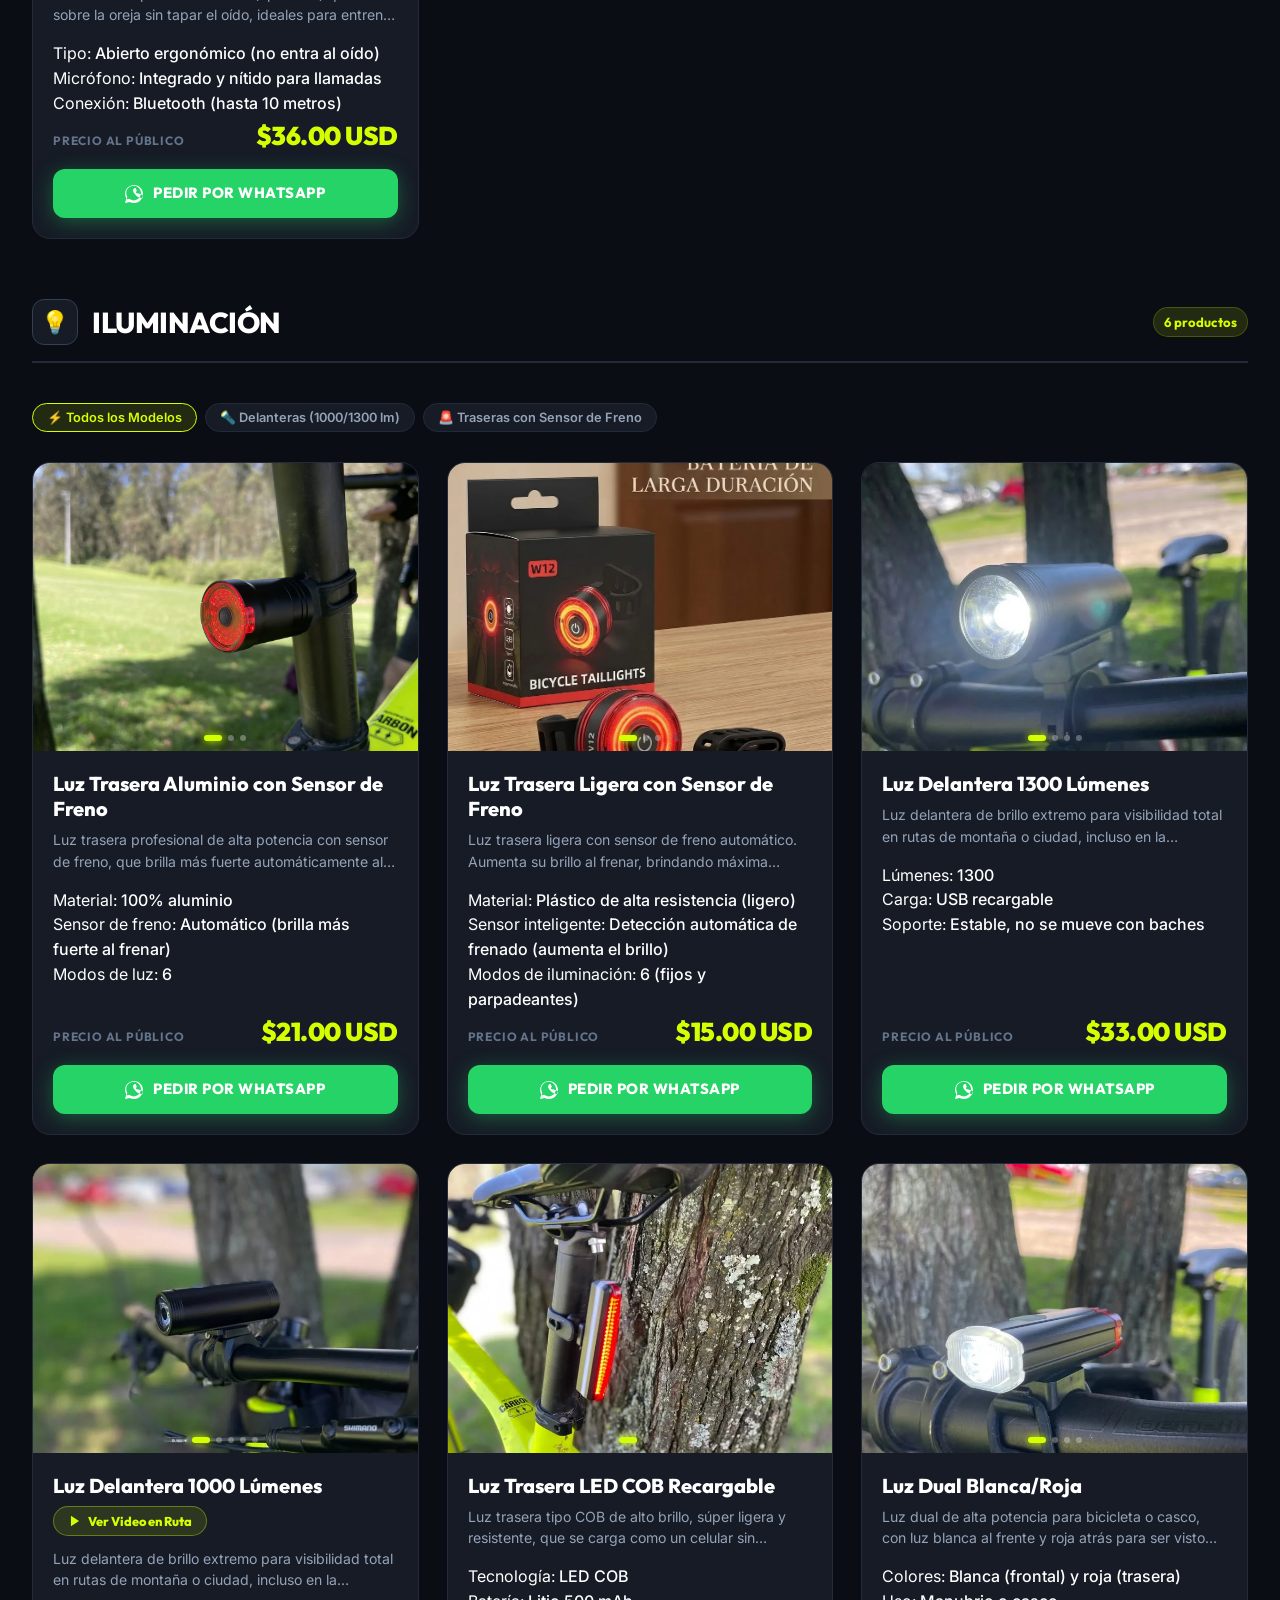
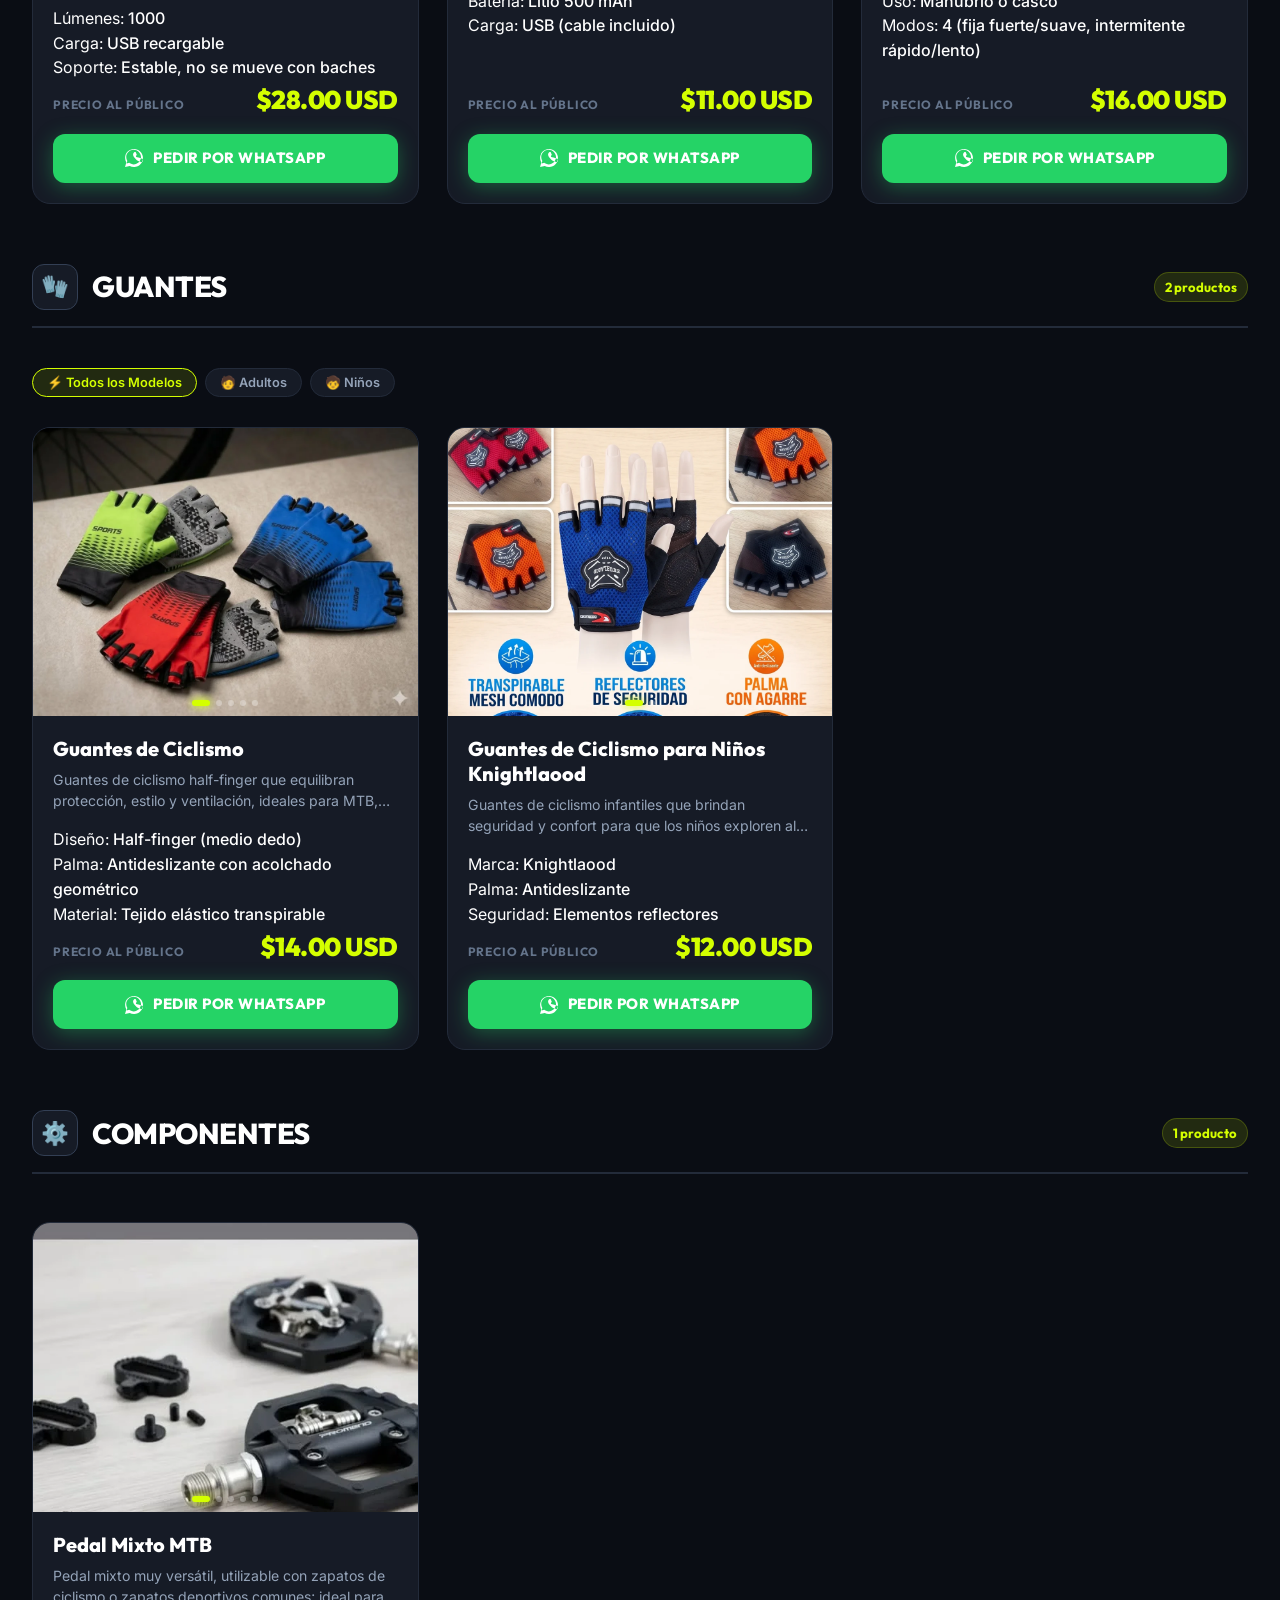
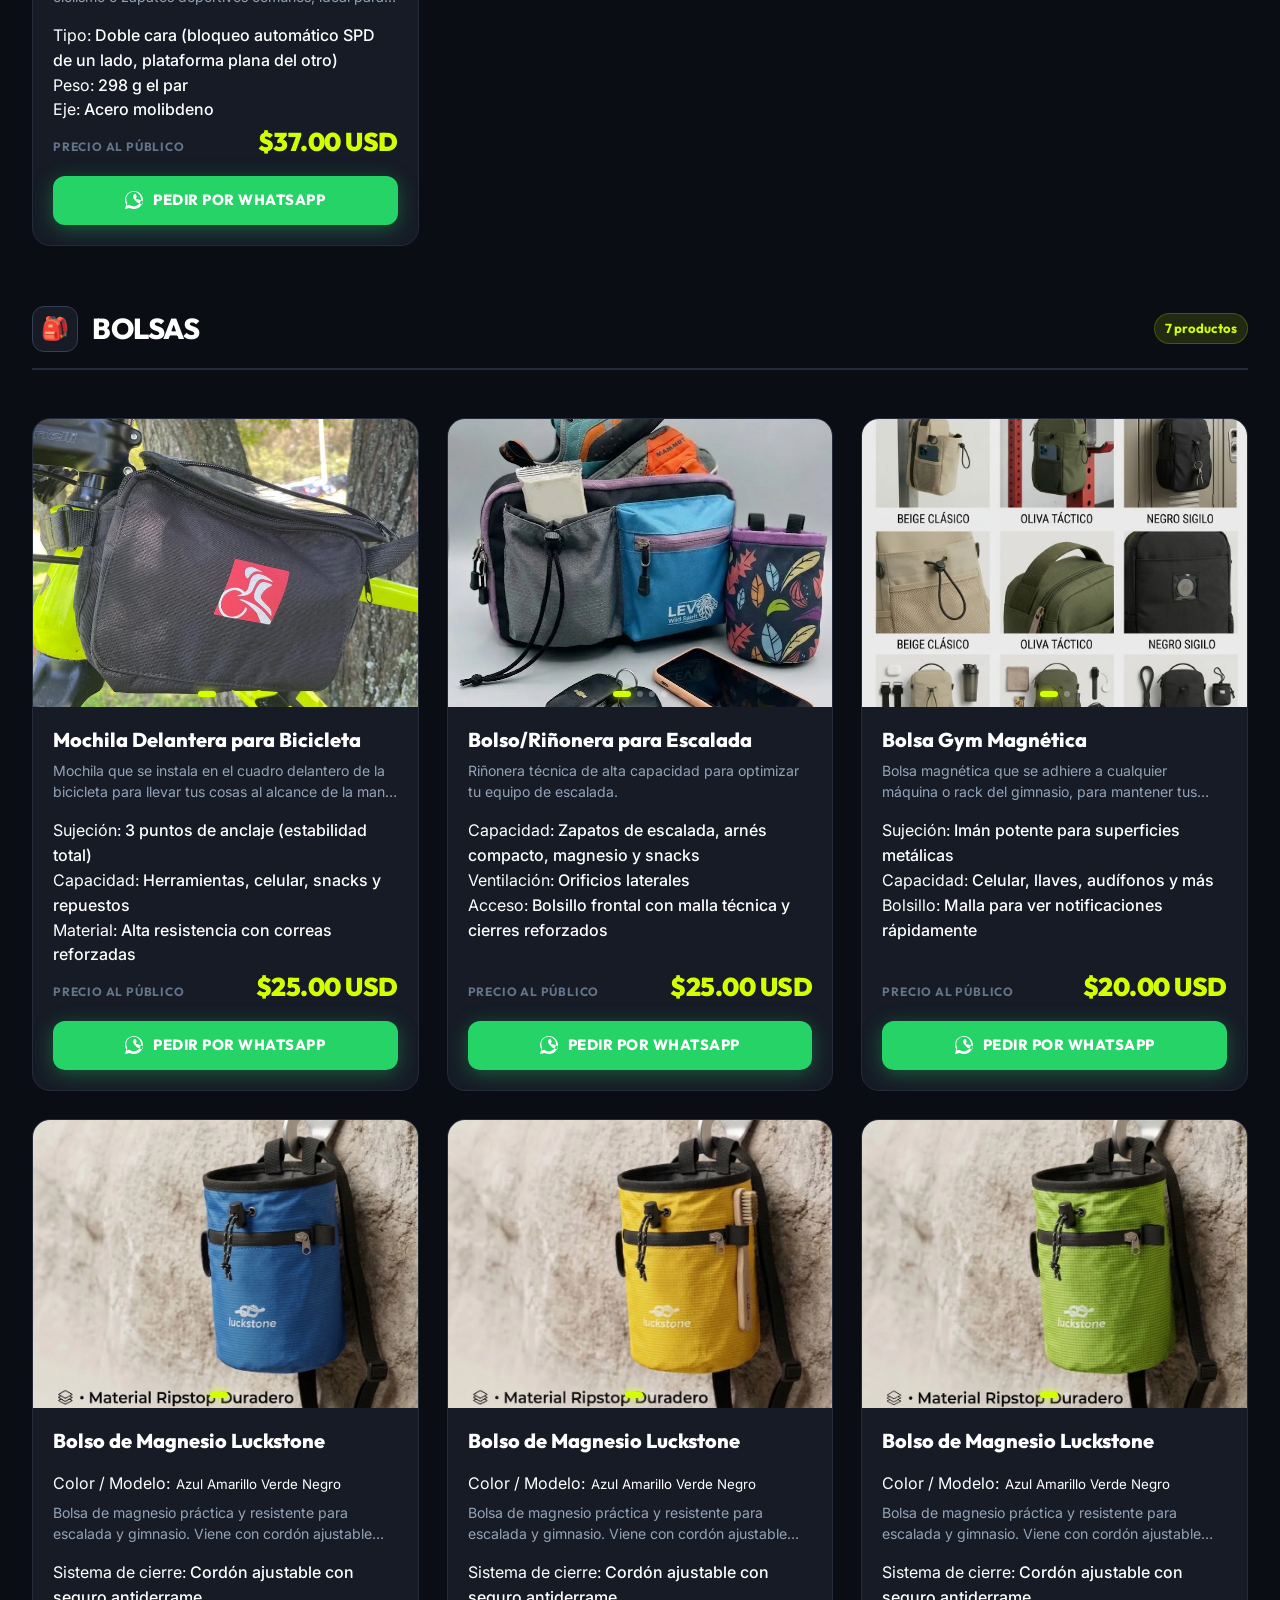
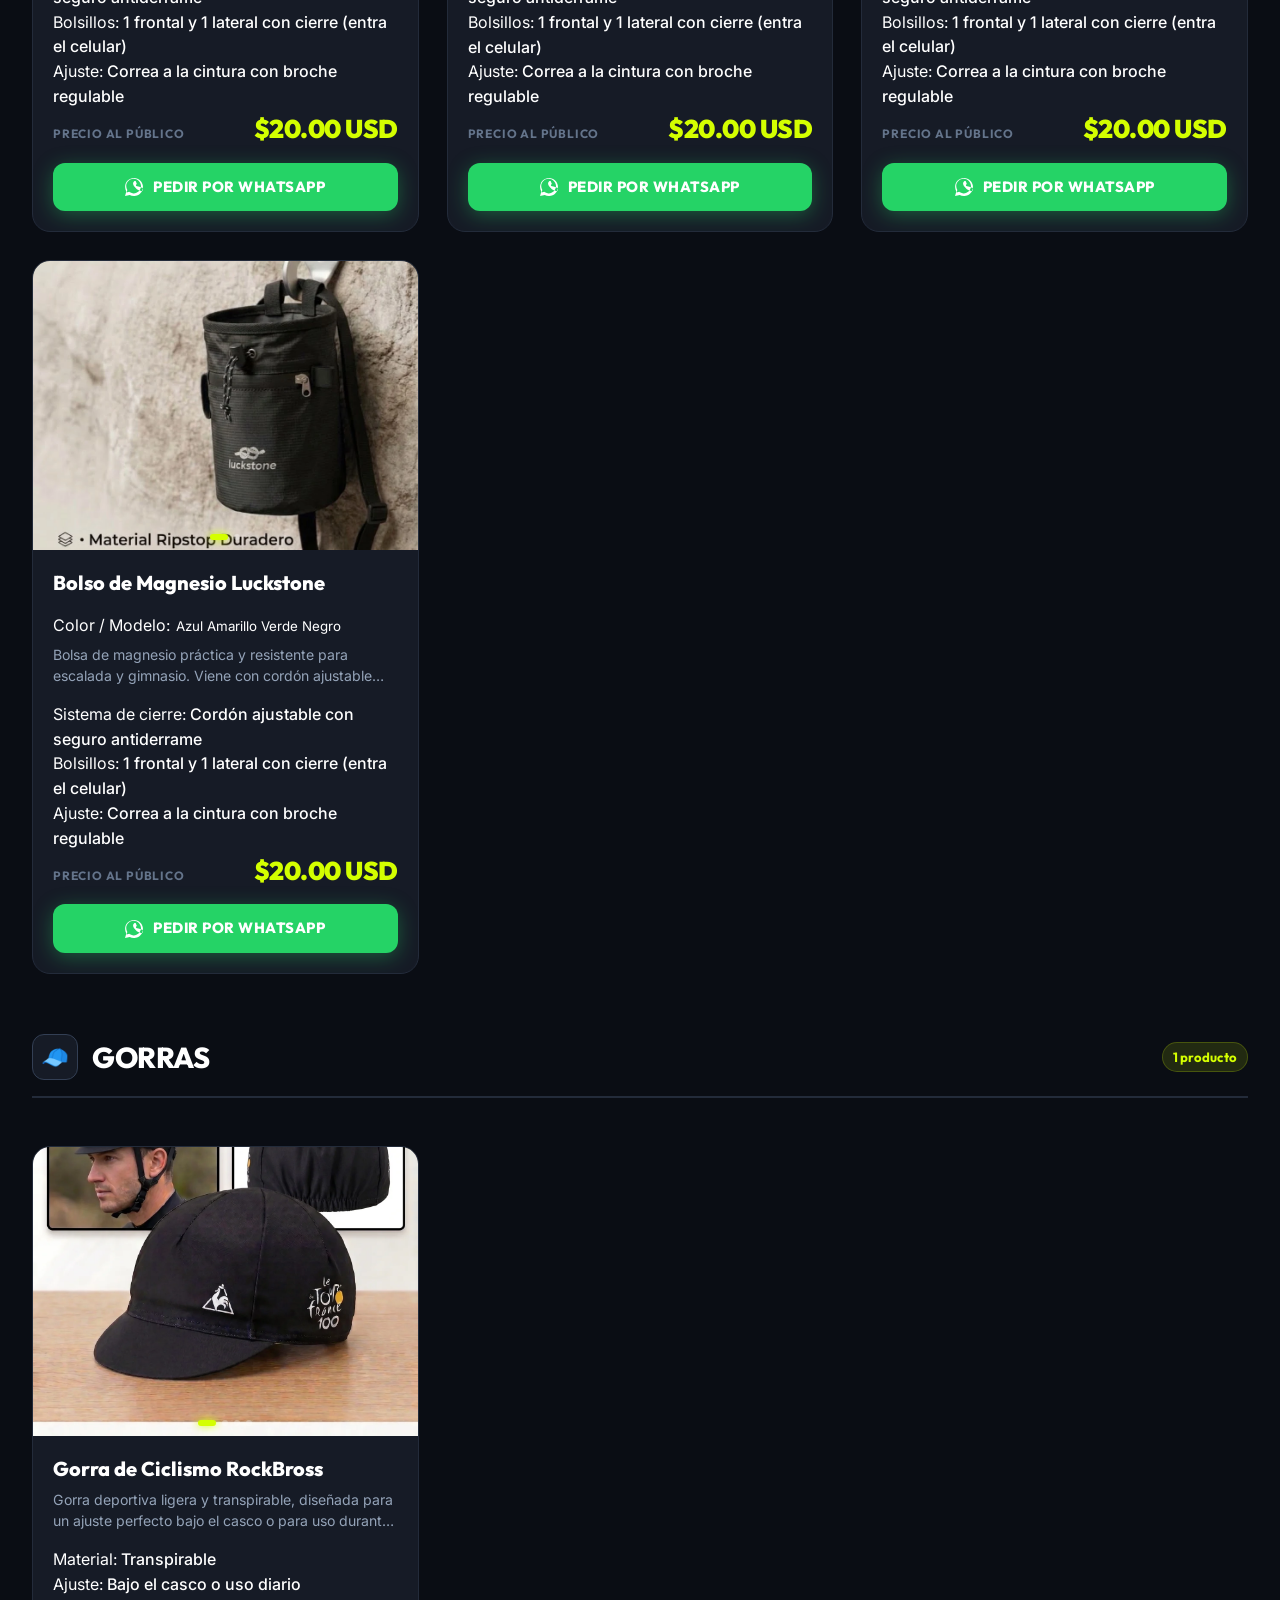
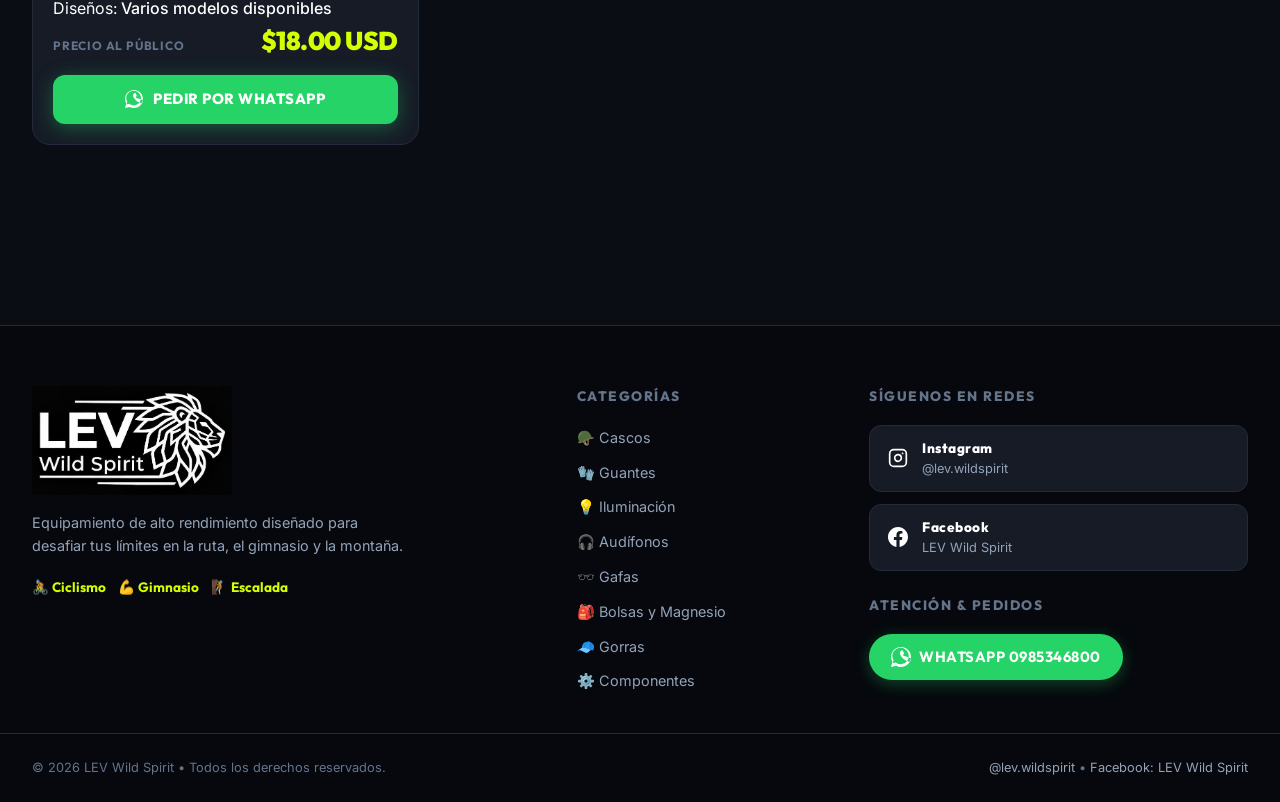
==== commit 91b15bd0: "feat: estandarizar sincronizador maestro sync_catalogo.py y documentar flujo de actualización" ====
--- a/index.html
+++ b/index.html
@@ -5,6 +5,7 @@
   <meta name="viewport" content="width=device-width, initial-scale=1.0">
   <title>LEV Wild Spirit | Catálogo Oficial de Equipamiento Deportivo</title>
   <link rel="canonical" href="https://levwild.com/">
+  
   
   
   
@@ -184,7 +185,7 @@
         </p>
 
         <!-- Pastillas de Acceso Rápido por Categoría Directa para WhatsApp y Navegación -->
-                                        <div class="hero-disciplines-bar animate-fade-in" id="heroCategoryQuickBar">
+                                                <div class="hero-disciplines-bar animate-fade-in" id="heroCategoryQuickBar">
           <a href="/cascos/" class="hero-quick-tag" data-cat="cascos">
             <span class="icon">🪖</span>
             <span class="label">Cascos</span>
